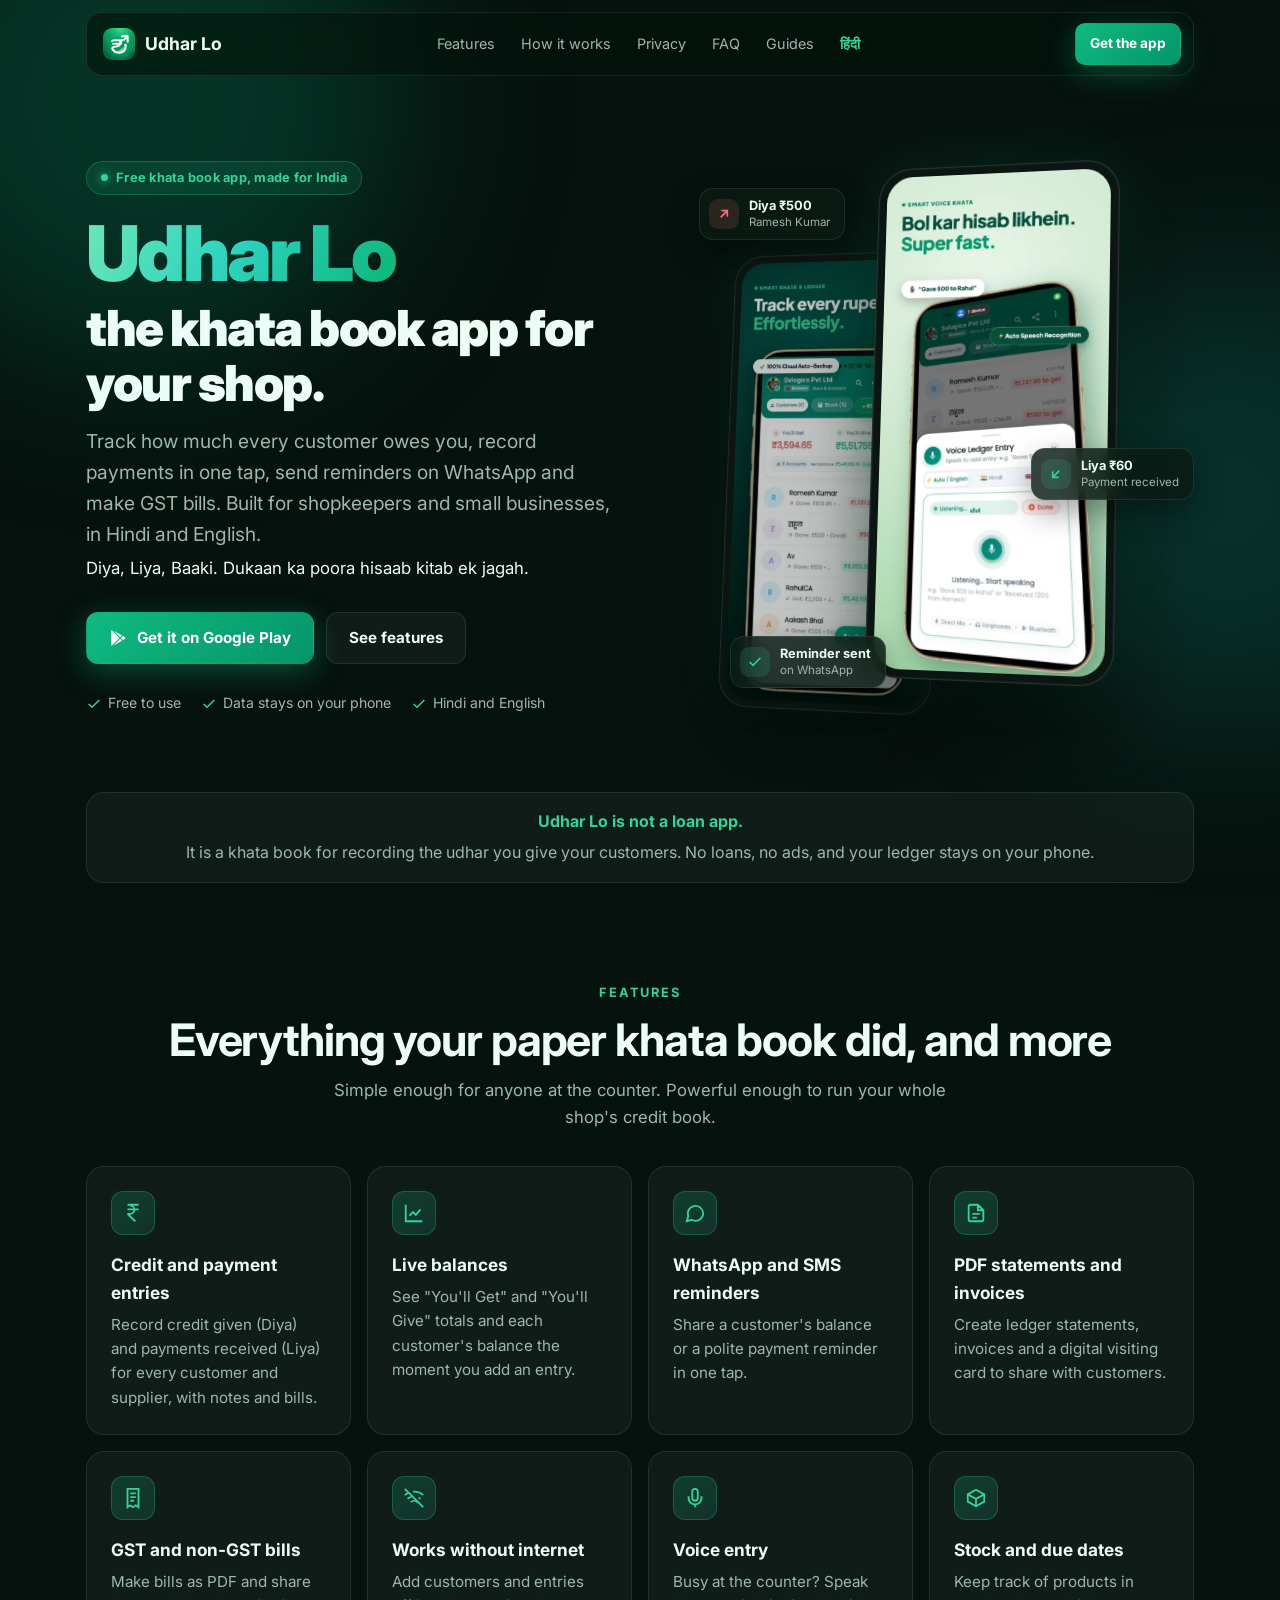
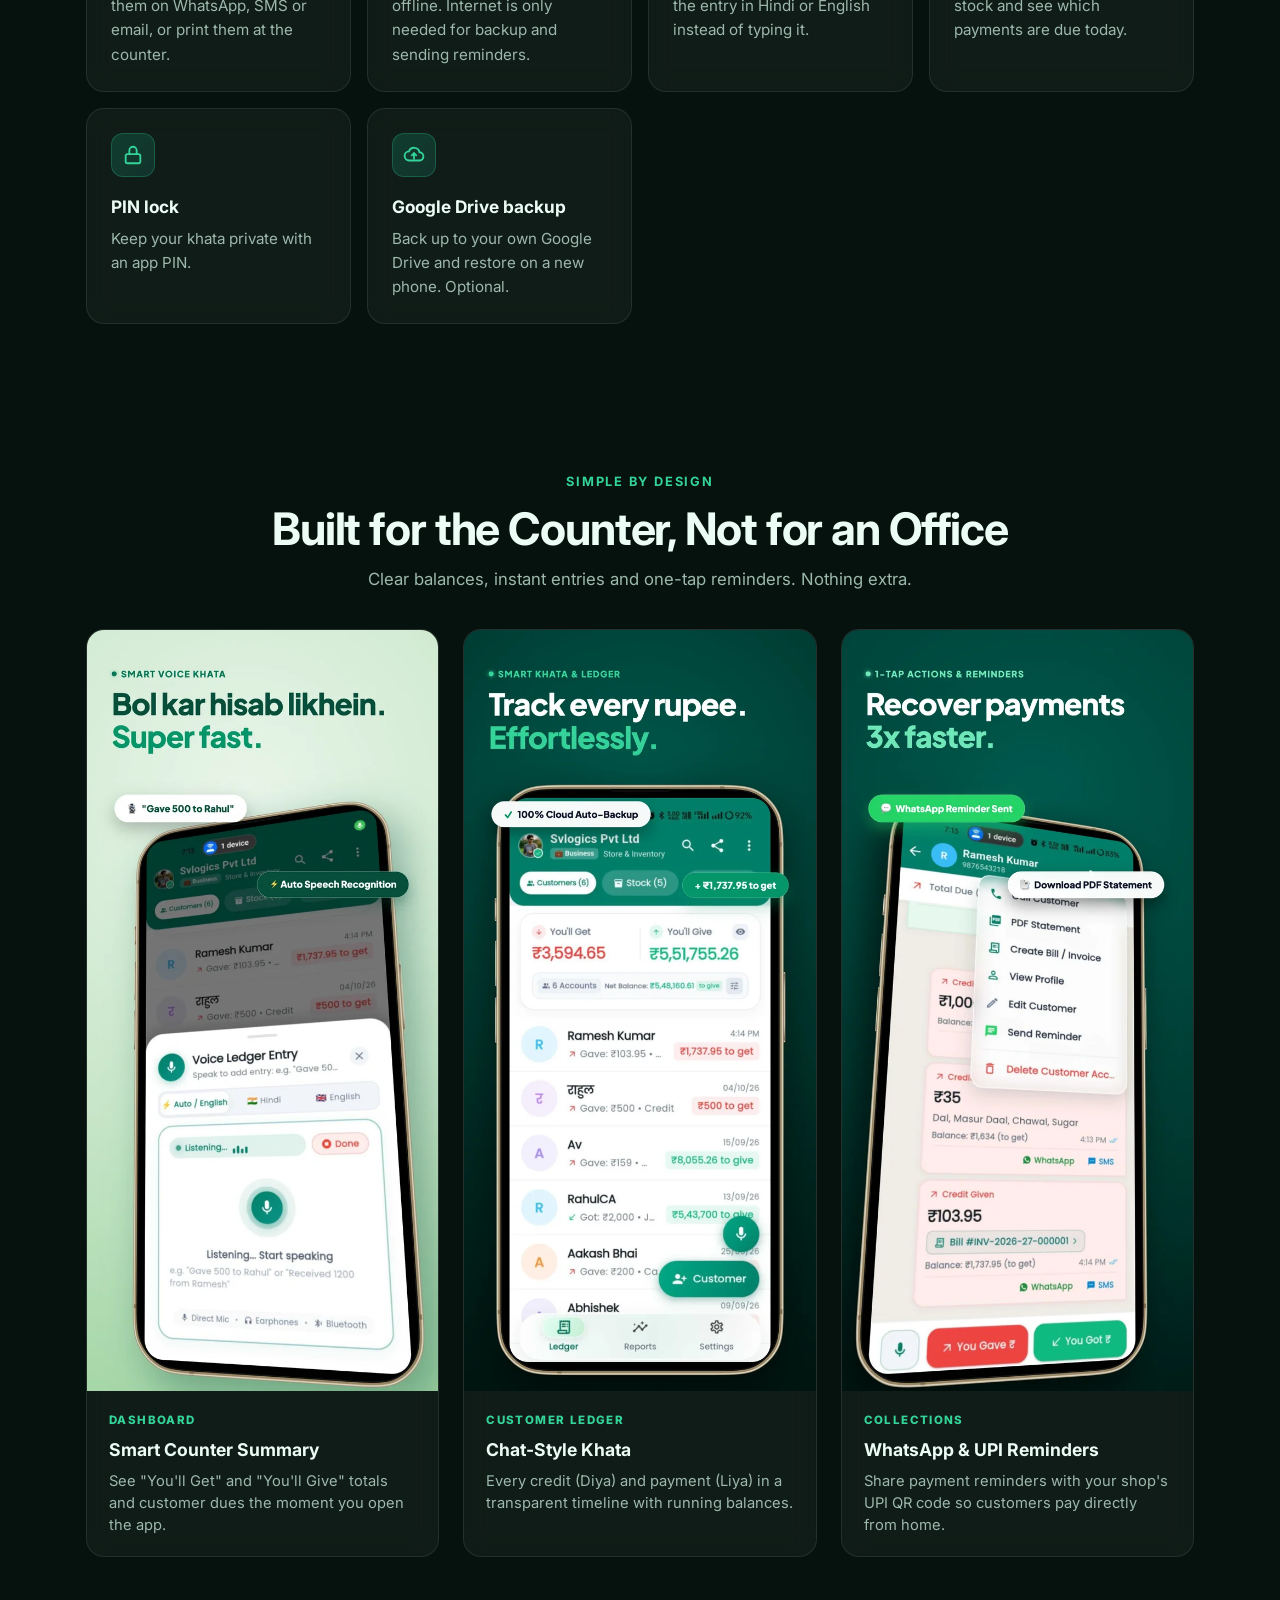
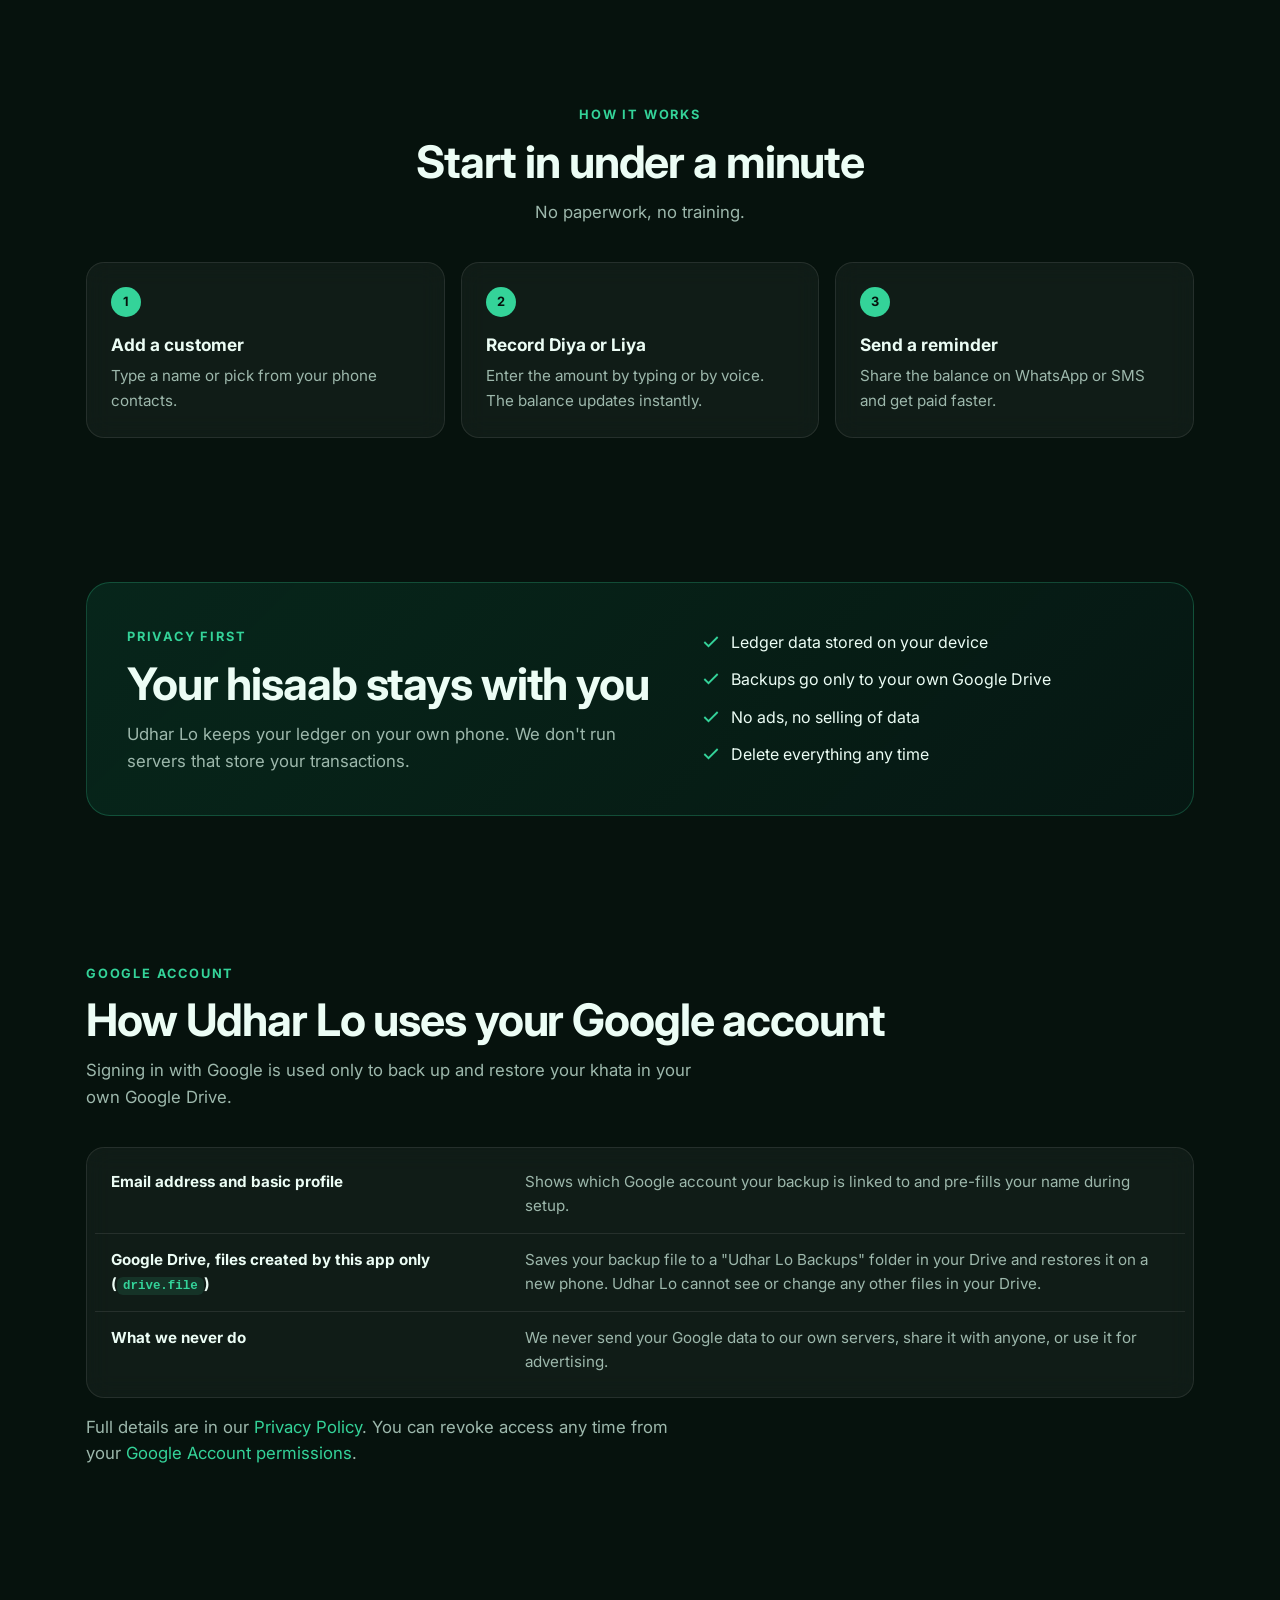
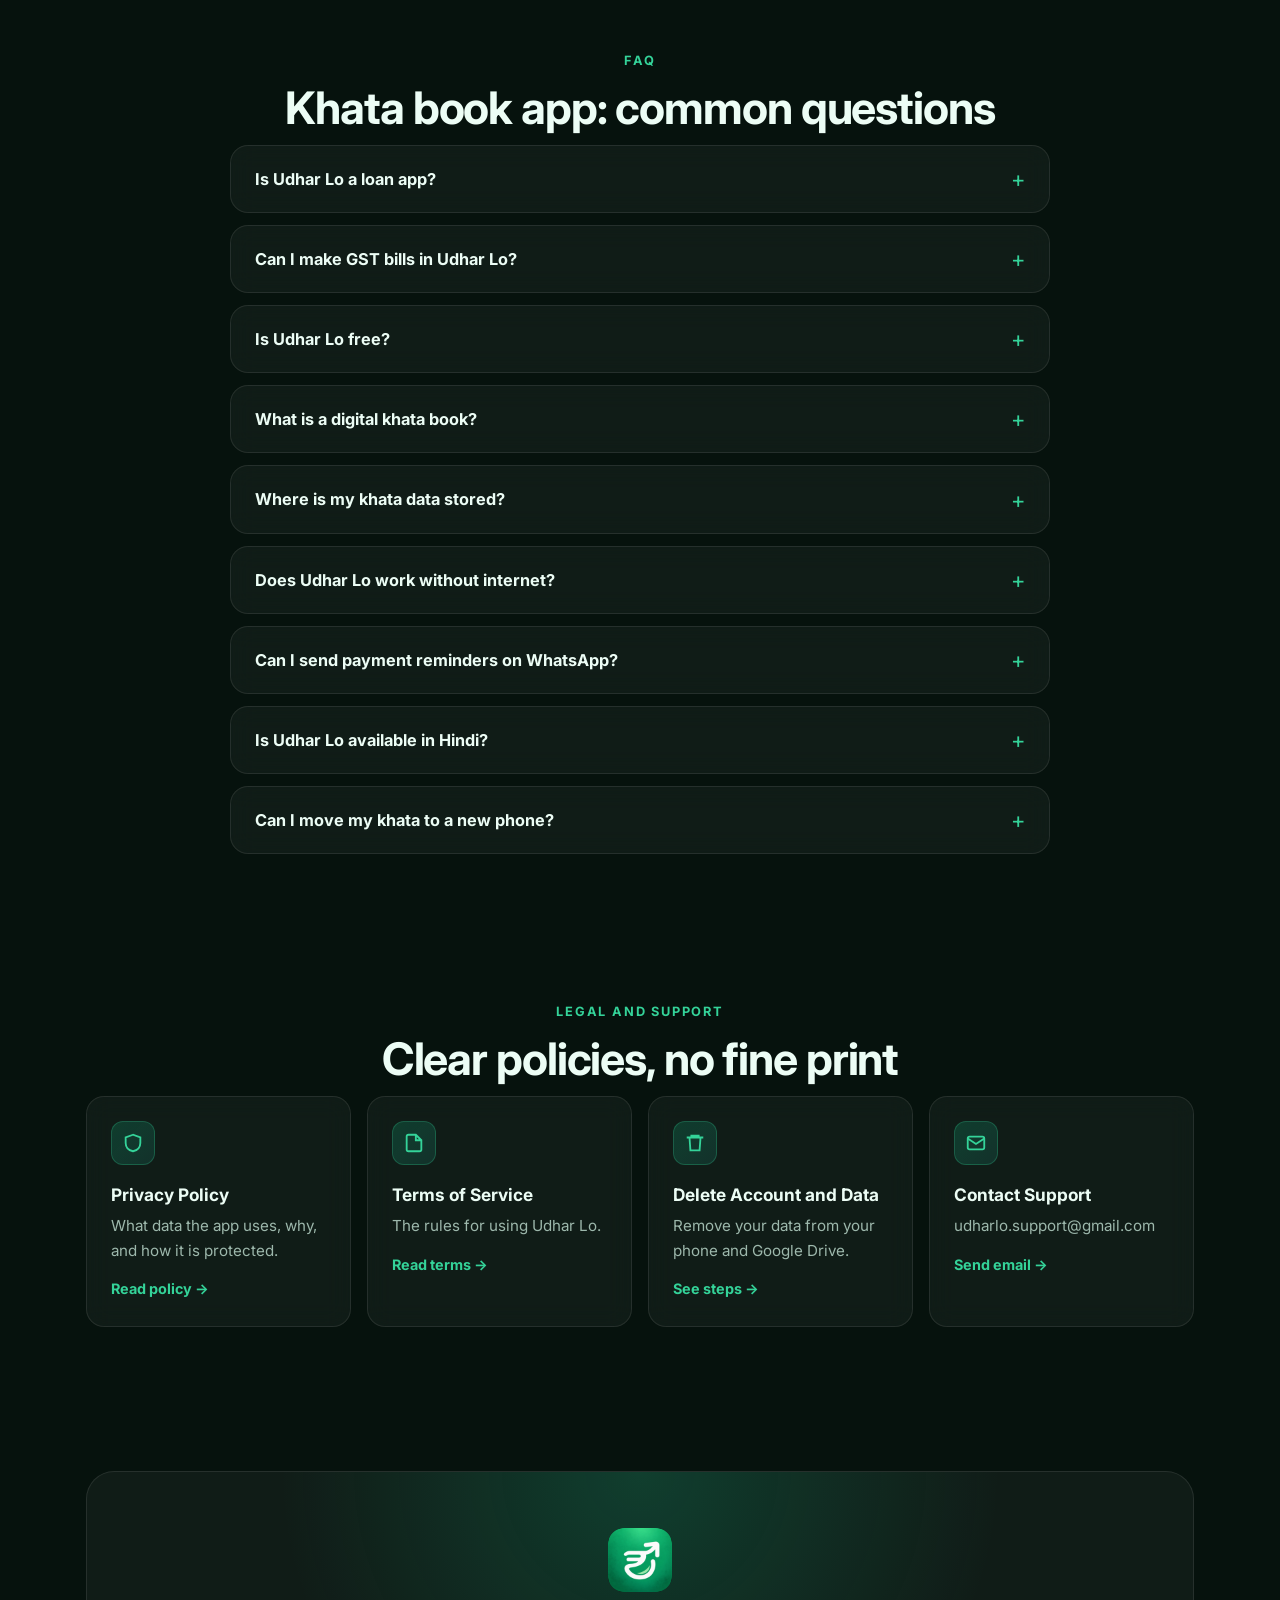
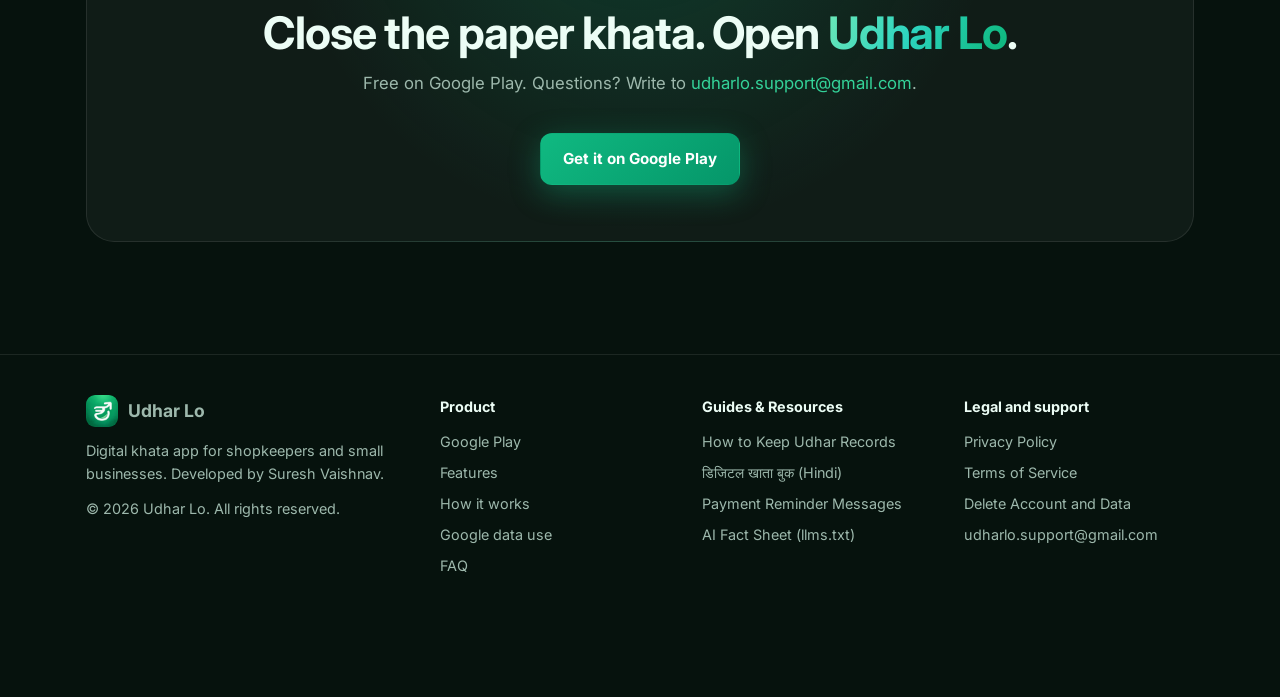
==== index.html @ da9d31ad "perf(seo): serve WebP for showcase screenshots instead of 1.4MB PNGs The three showcase images loade" ====
<!DOCTYPE html>
<html lang="en">
<head>
  <meta charset="UTF-8">
  <script>document.documentElement.classList.add('js');</script>
  <meta name="viewport" content="width=device-width, initial-scale=1.0">
  <title>Udhar Lo: Free Udhar Khata Book and Billing App for Shops</title>
  <meta name="description" content="Free udhar khata app for Indian shops. Keep dukaan ka hisab kitab, send WhatsApp payment reminders and make GST bills. Works offline, in Hindi. No ads.">
  <meta name="robots" content="index, follow">
  <link rel="canonical" href="https://udharlo.github.io/">
  <meta name="theme-color" content="#06120D">
  <meta property="og:type" content="website">
  <meta property="og:site_name" content="Udhar Lo">
  <meta property="og:locale" content="en_IN">
  <meta property="og:title" content="Udhar Lo: Free Khata Book and Billing App">
  <meta property="og:description" content="Track udhar, send WhatsApp reminders and make GST bills. Your hisaab stays on your phone. No loans, no ads.">
  <meta property="og:image" content="https://udharlo.github.io/img/og-image.jpg">
  <meta property="og:image:width" content="1200">
  <meta property="og:image:height" content="630">
  <meta property="og:image:alt" content="Udhar Lo khata book app showing customer balances">
  <meta property="og:url" content="https://udharlo.github.io/">
  <meta name="twitter:card" content="summary_large_image">
  <meta name="twitter:title" content="Udhar Lo: Free Khata Book and Billing App">
  <meta name="twitter:description" content="Track udhar, send WhatsApp reminders and make GST bills. Your hisaab stays on your phone. No loans, no ads.">
  <meta name="twitter:image" content="https://udharlo.github.io/img/og-image.jpg">
  <link rel="apple-touch-icon" href="img/icon.png">
  <link rel="icon" href="img/icon.png">
  <link rel="preconnect" href="https://fonts.googleapis.com">
  <link rel="preconnect" href="https://fonts.gstatic.com" crossorigin>
  <link href="https://fonts.googleapis.com/css2?family=Inter:wght@400;700;900&display=swap" rel="stylesheet">
  <script type="application/ld+json">
  {
    "@context": "https://schema.org",
    "@type": "SoftwareApplication",
    "name": "Udhar Lo",
    "operatingSystem": "Android",
    "applicationCategory": "BusinessApplication",
    "description": "Free digital khata book and billing app for shopkeepers and small businesses in India. Track udhar (credit given to customers), record payments, send WhatsApp and SMS reminders, and create GST and non-GST bills. Not a loan app.",
    "inLanguage": ["en", "hi"],
    "image": "https://udharlo.github.io/img/og-image.jpg",
    "screenshot": ["https://udharlo.github.io/img/udhar_lo_slide_2_hd.png", "https://udharlo.github.io/img/udhar_lo_slide_1_hd.png", "https://udharlo.github.io/img/udhar_lo_slide_3_hd.png"],
    "featureList": "Udhar and payment entries, customer and supplier ledger, due date tracking, WhatsApp and SMS payment reminders, GST and non-GST bills, PDF statements and invoices, voice entry in Hindi and English, stock tracking, works offline, PIN lock, optional Google Drive backup",
    "url": "https://udharlo.github.io/",
    "downloadUrl": "https://play.google.com/store/apps/details?id=co.udharlo",
    "sameAs": ["https://play.google.com/store/apps/details?id=co.udharlo"],
    "author": { "@type": "Person", "name": "Suresh Vaishnav" },
    "offers": { "@type": "Offer", "price": "0", "priceCurrency": "INR" }
  }
  </script>
  <script type="application/ld+json">
{
  "@context": "https://schema.org",
  "@type": "FAQPage",
  "mainEntity": [
    {
      "@type": "Question",
      "name": "Is Udhar Lo a loan app?",
      "acceptedAnswer": {
        "@type": "Answer",
        "text": "No. Udhar Lo is a khata book for recording your own business transactions. Udhar here means the credit you give your customers. The app does not give loans, credit lines or any banking or financial services, and it does not move money between users."
      }
    },
    {
      "@type": "Question",
      "name": "Can I make GST bills in Udhar Lo?",
      "acceptedAnswer": {
        "@type": "Answer",
        "text": "Yes. You can create GST and non-GST bills as PDF and share them on WhatsApp, SMS or email, or print them."
      }
    },
    {
      "@type": "Question",
      "name": "Is Udhar Lo free?",
      "acceptedAnswer": {
        "@type": "Answer",
        "text": "Yes. Udhar Lo is free to download and use from Google Play. There are no ads."
      }
    },
    {
      "@type": "Question",
      "name": "What is a digital khata book?",
      "acceptedAnswer": {
        "@type": "Answer",
        "text": "A digital khata book (also called a digital bahi khata or udhar khata app) is an app that replaces the paper udhar register. You record credit given to customers and payments received, and the app keeps every balance up to date for you."
      }
    },
    {
      "@type": "Question",
      "name": "Where is my khata data stored?",
      "acceptedAnswer": {
        "@type": "Answer",
        "text": "Your ledger is stored on your own phone. If you turn on backup, a copy is saved in your own Google Drive. We do not store your transactions on our servers."
      }
    },
    {
      "@type": "Question",
      "name": "Does Udhar Lo work without internet?",
      "acceptedAnswer": {
        "@type": "Answer",
        "text": "Yes. You can add customers and record entries offline. Internet is needed only for Google Drive backup and for sending reminders on WhatsApp."
      }
    },
    {
      "@type": "Question",
      "name": "Can I send payment reminders on WhatsApp?",
      "acceptedAnswer": {
        "@type": "Answer",
        "text": "Yes. From any customer's ledger you can share their balance or a payment reminder on WhatsApp or SMS in one tap."
      }
    },
    {
      "@type": "Question",
      "name": "Is Udhar Lo available in Hindi?",
      "acceptedAnswer": {
        "@type": "Answer",
        "text": "Yes. The app works in Hindi and English."
      }
    },
    {
      "@type": "Question",
      "name": "Can I move my khata to a new phone?",
      "acceptedAnswer": {
        "@type": "Answer",
        "text": "Yes. Back up to your Google Drive, then sign in with the same Google account on the new phone and restore."
      }
    }
  ]
}
  </script>
  <style>
    :root {
      --bg: #06120D;
      --bg-2: #0A1B14;
      --glass: rgba(255, 255, 255, 0.045);
      --glass-strong: rgba(255, 255, 255, 0.08);
      --line: rgba(255, 255, 255, 0.09);
      --text: #ECFDF5;
      --muted: #9DB8AC;
      --green: #10B981;
      --green-2: #34D399;
      --teal: #2DD4BF;
      --red: #F87171;
      --radius: 18px;
    }
    * { box-sizing: border-box; }
    html { scroll-behavior: smooth; }
    body {
      margin: 0; background: var(--bg); color: var(--text);
      font-family: 'Inter', -apple-system, BlinkMacSystemFont, 'Segoe UI', Roboto, sans-serif;
      line-height: 1.6; -webkit-font-smoothing: antialiased; overflow-x: hidden;
    }
    a { color: var(--green-2); text-decoration: none; }
    a:hover { text-decoration: underline; }
    img { max-width: 100%; display: block; }
    .container { max-width: 1140px; margin: 0 auto; padding: 0 16px; }
    .skip { position: absolute; left: -999px; top: 8px; background: var(--green); color: #fff; padding: 8px 12px; border-radius: 8px; z-index: 100; }
    .skip:focus { left: 8px; }

    .glow {
      position: fixed; z-index: 0; pointer-events: none; border-radius: 50%; filter: blur(90px); opacity: .45;
    }
    .glow.a { width: 520px; height: 520px; background: #065F46; top: -160px; left: -120px; }
    .glow.b { width: 460px; height: 460px; background: #0F766E; top: 30%; right: -180px; opacity: .3; }
    .page { position: relative; z-index: 1; overflow-x: clip; }
    .hero > * { min-width: 0; }

    /* Header */
    .site-header {
      position: sticky; top: 12px; z-index: 50; margin: 12px auto 0; max-width: 1140px; padding: 0 16px;
    }
    .bar {
      display: flex; align-items: center; justify-content: space-between; gap: 12px;
      padding: 10px 12px 10px 16px; border-radius: 16px;
      background: rgba(6, 18, 13, 0.6); border: 1px solid var(--line);
      backdrop-filter: blur(16px) saturate(160%); -webkit-backdrop-filter: blur(16px) saturate(160%);
    }
    .brand { display: flex; align-items: center; gap: 10px; color: var(--text); font-weight: 700; font-size: 1.1rem; }
    .brand:hover { text-decoration: none; }
    .brand img { width: 32px; height: 32px; border-radius: 9px; }
    .nav { display: flex; gap: 2px; }
    .nav a { color: var(--muted); padding: 8px 12px; border-radius: 10px; font-size: .9rem; font-weight: 400; }
    .nav a:hover { color: var(--text); background: var(--glass-strong); text-decoration: none; }
    @media (max-width: 860px) { .nav { display: none; } }

    .btn {
      display: inline-flex; align-items: center; gap: 10px; padding: 13px 22px; border-radius: 12px;
      font-weight: 700; font-size: .95rem; border: 1px solid transparent; transition: transform .15s, box-shadow .15s, background .15s;
    }
    .btn:hover { text-decoration: none; transform: translateY(-1px); }
    .btn-primary { background: linear-gradient(135deg, var(--green), #059669); color: #fff; box-shadow: 0 8px 30px rgba(16, 185, 129, .35); }
    .btn-primary:hover { box-shadow: 0 10px 40px rgba(16, 185, 129, .5); }
    .btn-ghost { background: var(--glass); border-color: var(--line); color: var(--text); }
    .btn-sm { padding: 9px 14px; font-size: .85rem; border-radius: 10px; }
    .btn svg { width: 18px; height: 18px; flex: none; }

    /* Hero */
    .hero { display: grid; grid-template-columns: 1.1fr 1fr; gap: 48px; align-items: center; padding: 72px 0 56px; }
    @media (max-width: 900px) { .hero { grid-template-columns: 1fr; text-align: center; padding-top: 48px; } }
    .pill {
      display: inline-flex; align-items: center; gap: 8px; padding: 6px 14px; border-radius: 999px;
      background: rgba(16, 185, 129, .12); border: 1px solid rgba(52, 211, 153, .25);
      color: var(--green-2); font-size: .8rem; font-weight: 700; letter-spacing: .02em;
    }
    .pill .dot { width: 7px; height: 7px; border-radius: 50%; background: var(--green-2); box-shadow: 0 0 10px var(--green-2); }
    .hero h1 { font-size: clamp(2.8rem, 7vw, 4.8rem); line-height: 1.02; margin: 20px 0 16px; letter-spacing: -0.035em; font-weight: 900; }
    .h1-sub { display: block; font-size: clamp(1.9rem, 4.4vw, 3.1rem); line-height: 1.1; letter-spacing: -0.03em; margin-top: 8px; }
    .grad { background: linear-gradient(120deg, #6EE7B7, #2DD4BF 45%, #10B981); -webkit-background-clip: text; background-clip: text; color: transparent; }
    .hero .lead { font-size: 1.2rem; color: var(--muted); max-width: 540px; margin: 0 0 6px; }
    .hero .lead-hi { font-size: 1.05rem; color: var(--text); opacity: .85; margin: 0; }
    @media (max-width: 900px) { .hero .lead { margin-inline: auto; } }
    .cta { display: flex; gap: 12px; flex-wrap: wrap; margin-top: 30px; }
    @media (max-width: 900px) { .cta { justify-content: center; } }
    .trust { display: flex; gap: 20px; flex-wrap: wrap; margin-top: 28px; color: var(--muted); font-size: .88rem; }
    .trust span { display: inline-flex; align-items: center; gap: 6px; }
    .trust svg { width: 16px; height: 16px; color: var(--green-2); }
    @media (max-width: 900px) { .trust { justify-content: center; } }

    /* Phones */
    .phones { position: relative; height: 580px; perspective: 1400px; overflow: visible; }
    @media (max-width: 900px) { .phones { height: 460px; max-width: 360px; margin: 0 auto; width: 100%; overflow: visible; } }
    .phone {
      position: absolute; width: 250px; border-radius: 34px; padding: 8px; background: #0B1612;
      border: 1px solid rgba(255,255,255,.12);
      box-shadow: 0 40px 80px rgba(0,0,0,.55), 0 0 0 1px rgba(255,255,255,.03) inset, 0 0 60px rgba(16,185,129,.15);
      transform-style: preserve-3d; transition: transform .25s ease-out;
    }
    .phone img { width: 100%; height: auto; border-radius: 27px; aspect-ratio: 9 / 19.5; object-fit: cover; object-position: top; }
    .phone.front { left: 50%; top: 10px; transform: translateX(-30%) rotateY(-14deg) rotateX(6deg); z-index: 2; }
    .phone.back { left: 50%; top: 70px; transform: translateX(-95%) rotateY(-14deg) rotateX(6deg) scale(.88); opacity: .75; z-index: 1; }
    @media (max-width: 900px) { .phone { width: 190px; } }
    @media (max-width: 480px) { .bar .btn-sm { display: none; } .hero h1 br { display: none; } }

    /* Sections */
    section { padding: 72px 0; }
    .kicker { color: var(--green-2); font-weight: 700; font-size: .8rem; letter-spacing: .14em; text-transform: uppercase; }
    .h2 { font-size: clamp(1.9rem, 4vw, 2.8rem); line-height: 1.12; letter-spacing: -0.025em; margin: 10px 0 12px; font-weight: 700; }
    .sub { color: var(--muted); max-width: 620px; margin: 0 0 36px; font-size: 1.05rem; }
    .center { text-align: center; }
    .center .sub { margin-inline: auto; }

    .grid { display: grid; gap: 16px; grid-template-columns: repeat(auto-fit, minmax(260px, 1fr)); }
    .card {
      position: relative; background: var(--glass); border: 1px solid var(--line); border-radius: var(--radius);
      padding: 24px; backdrop-filter: blur(12px); -webkit-backdrop-filter: blur(12px); overflow: hidden;
      transition: border-color .2s, transform .2s, background .2s;
    }
    .card::before {
      content: ""; position: absolute; inset: 0; border-radius: inherit; pointer-events: none; opacity: 0; transition: opacity .3s;
      background: radial-gradient(400px circle at var(--mx, 50%) var(--my, 0%), rgba(52, 211, 153, .12), transparent 45%);
    }
    .card:hover { border-color: rgba(52, 211, 153, .35); background: var(--glass-strong); }
    .card:hover::before { opacity: 1; }
    .card h3 { margin: 0 0 6px; font-size: 1.08rem; }
    .card p { margin: 0; color: var(--muted); font-size: .95rem; }
    .ic {
      width: 44px; height: 44px; border-radius: 12px; display: grid; place-items: center; margin-bottom: 16px;
      background: linear-gradient(135deg, rgba(16,185,129,.22), rgba(45,212,191,.12)); border: 1px solid rgba(52,211,153,.25); color: var(--green-2);
    }
    .ic svg { width: 22px; height: 22px; }

    /* Showcase Grid */
    .showcase-grid { display: grid; grid-template-columns: repeat(3, 1fr); gap: 24px; }
    @media (max-width: 900px) { .showcase-grid { grid-template-columns: 1fr; max-width: 440px; margin: 0 auto; } }
    .shot { padding: 0; border-radius: var(--radius); overflow: hidden; }
    .shot picture, .shot img { width: 100%; height: auto; display: block; aspect-ratio: 9 / 19.5; object-fit: cover; object-position: top; }
    .shot .cap { padding: 20px 22px; }
    .shot .cap h3 { margin: 0 0 6px; font-size: 1.1rem; }
    .shot .cap p { margin: 0; color: var(--muted); font-size: .92rem; line-height: 1.5; }
    .badge-num {
      font-size: .72rem; font-weight: 800; color: var(--green-2); letter-spacing: .12em;
      text-transform: uppercase; display: block; margin-bottom: 6px;
    }

    /* Steps */
    .steps { display: grid; gap: 16px; grid-template-columns: repeat(auto-fit, minmax(240px, 1fr)); counter-reset: s; }
    .step .num {
      counter-increment: s; font-size: .8rem; font-weight: 700; color: var(--bg); background: var(--green-2);
      width: 30px; height: 30px; border-radius: 50%; display: grid; place-items: center; margin-bottom: 14px;
    }
    .step .num::before { content: counter(s); }

    /* Privacy band */
    .band {
      display: grid; grid-template-columns: 1.2fr 1fr; gap: 32px; align-items: center;
      padding: 40px; border-radius: 24px; border: 1px solid rgba(52,211,153,.25);
      background: linear-gradient(135deg, rgba(16,185,129,.12), rgba(15,118,110,.06));
    }
    @media (max-width: 800px) { .band { grid-template-columns: 1fr; padding: 28px 20px; } }
    .checks { list-style: none; padding: 0; margin: 0; display: grid; gap: 12px; }
    .checks li { display: flex; gap: 10px; align-items: flex-start; color: var(--text); }
    .checks svg { width: 20px; height: 20px; color: var(--green-2); flex: none; margin-top: 2px; }

    table { width: 100%; border-collapse: collapse; font-size: .95rem; }
    th, td { text-align: left; padding: 14px 16px; border-bottom: 1px solid var(--line); vertical-align: top; }
    th { color: var(--text); font-weight: 700; width: 38%; }
    td { color: var(--muted); }
    tr:last-child th, tr:last-child td { border-bottom: 0; }
    code { font-family: ui-monospace, SFMono-Regular, Menlo, monospace; font-size: .82em; background: rgba(52,211,153,.12); color: var(--green-2); padding: 2px 6px; border-radius: 6px; }
    @media (max-width: 600px) { th, td { display: block; width: 100%; } th { border-bottom: 0; padding-bottom: 2px; } }

    a.card { display: block; color: inherit; }
    a.card:hover { text-decoration: none; transform: translateY(-3px); }
    .more { display: inline-flex; gap: 6px; margin-top: 14px; color: var(--green-2); font-weight: 700; font-size: .9rem; }

    .faqs { display: grid; gap: 12px; max-width: 820px; margin: 0 auto; }
    .faq { padding: 0; }
    .faq summary { list-style: none; cursor: pointer; padding: 20px 56px 20px 24px; position: relative; }
    .faq summary::-webkit-details-marker { display: none; }
    .faq summary::after { content: "+"; position: absolute; right: 24px; top: 50%; transform: translateY(-50%); font-size: 1.4rem; color: var(--green-2); transition: transform .2s; }
    .faq[open] summary::after { transform: translateY(-50%) rotate(45deg); }
    .faq summary h3 { margin: 0; font-size: 1.02rem; }
    .faq p { padding: 0 24px 20px; }

    /* Final CTA */
    .final { text-align: center; padding: 56px 24px; border-radius: 28px; border: 1px solid var(--line);
      background: radial-gradient(600px circle at 50% 0%, rgba(16,185,129,.22), transparent 60%), var(--glass); }

    /* Footer */
    footer { border-top: 1px solid var(--line); margin-top: 40px; padding: 40px 0 120px; color: var(--muted); font-size: .9rem; }
    .foot { display: grid; grid-template-columns: 1.4fr 1fr 1fr 1fr; gap: 32px; }
    @media (max-width: 700px) { .foot { grid-template-columns: 1fr; } }
    .foot h4 { color: var(--text); margin: 0 0 12px; font-size: .9rem; }
    .foot ul { list-style: none; padding: 0; margin: 0; display: grid; gap: 8px; }
    .foot a { color: var(--muted); }
    .foot a:hover { color: var(--green-2); }

    /* Quick links dock */
    .dock {
      position: fixed; left: 50%; bottom: 16px; transform: translate(-50%, 140%); z-index: 60;
      opacity: 0; pointer-events: none; transition: transform .35s ease, opacity .35s ease;
      display: flex; gap: 4px; padding: 6px; border-radius: 16px;
      background: rgba(6, 18, 13, 0.72); border: 1px solid var(--line);
      backdrop-filter: blur(16px) saturate(160%); -webkit-backdrop-filter: blur(16px) saturate(160%);
      box-shadow: 0 12px 40px rgba(0,0,0,.45); max-width: calc(100vw - 32px); overflow-x: auto;
    }
    .dock.show { transform: translate(-50%, 0); opacity: 1; pointer-events: auto; }
    .dock a {
      display: flex; flex-direction: column; align-items: center; gap: 3px; min-width: 64px;
      padding: 8px 10px; border-radius: 12px; color: var(--muted); font-size: .72rem; font-weight: 700; white-space: nowrap;
    }
    .dock a:hover, .dock a:focus-visible { background: var(--glass-strong); color: var(--text); text-decoration: none; }
    .dock a.play { background: rgba(16,185,129,.16); color: var(--green-2); }
    .dock svg { width: 20px; height: 20px; }

    /* Reveal */
    .js .reveal { opacity: 0; transform: translateY(24px); transition: opacity .7s ease, transform .7s ease; }
    .js .reveal.in { opacity: 1; transform: none; }
    @media (prefers-reduced-motion: reduce) {
      html { scroll-behavior: auto; }
      .js .reveal { opacity: 1; transform: none; transition: none; }
      .phone { transition: none; }
    }

    /* ===== Animations (all motion respects prefers-reduced-motion) ===== */
    .chip {
      position: absolute; z-index: 3; display: flex; align-items: center; gap: 10px;
      padding: 9px 14px 9px 9px; border-radius: 14px; white-space: nowrap;
      background: rgba(10, 27, 20, .82); border: 1px solid var(--line);
      backdrop-filter: blur(12px); -webkit-backdrop-filter: blur(12px);
      box-shadow: 0 12px 30px rgba(0,0,0,.35); font-size: .8rem; line-height: 1.25; text-align: left;
    }
    .chip b { display: block; color: var(--text); font-weight: 700; }
    .chip small { color: var(--muted); font-size: .72rem; }
    .chip-ic { width: 30px; height: 30px; border-radius: 9px; display: grid; place-items: center; flex: none; }
    .chip-ic svg { width: 16px; height: 16px; }
    .chip-ic.up { background: rgba(248,113,113,.15); color: var(--red); }
    .chip-ic.down, .chip-ic.wa { background: rgba(52,211,153,.15); color: var(--green-2); }
    .chip.c1 { top: 40px; left: 2%; }
    .chip.c2 { top: 300px; right: 0; }
    .chip.c3 { bottom: 40px; left: 8%; }
    @media (max-width: 900px) {
      .chip { font-size: .72rem; padding: 7px 10px 7px 7px; }
      .chip-ic { width: 26px; height: 26px; }
      .chip.c1 { top: 18px; left: 0; }
      .chip.c2 { top: 210px; right: 0; }
      .chip.c3 { bottom: 24px; left: 4px; }
    }

    @media (prefers-reduced-motion: no-preference) {
      /* Phones float gently (uses translate so it stacks with the tilt transform) */
      .phone.front { animation: float 6s ease-in-out infinite; }
      .phone.back { animation: float 7s ease-in-out -2s infinite; }
      @keyframes float { 0%, 100% { translate: 0 0; } 50% { translate: 0 -12px; } }

      /* Entry chips pop in one by one, then drift */
      .chip { opacity: 0; animation: chipIn .6s cubic-bezier(.2,.8,.2,1.2) forwards, drift 5s ease-in-out infinite; }
      .chip.c1 { animation-delay: .7s, 1.3s; }
      .chip.c2 { animation-delay: 1.4s, 2s; }
      .chip.c3 { animation-delay: 2.1s, 2.7s; }
      @keyframes chipIn { from { opacity: 0; transform: translateY(14px) scale(.9); } to { opacity: 1; transform: none; } }
      @keyframes drift { 0%, 100% { translate: 0 0; } 50% { translate: 0 -6px; } }

      /* Hero text rises in on load */
      .hero > div:first-child > * { animation: rise .7s ease both; }
      .hero > div:first-child > :nth-child(2) { animation-delay: .08s; }
      .hero > div:first-child > :nth-child(3) { animation-delay: .16s; }
      .hero > div:first-child > :nth-child(4) { animation-delay: .22s; }
      .hero > div:first-child > :nth-child(5) { animation-delay: .3s; }
      .hero > div:first-child > :nth-child(6) { animation-delay: .38s; }
      @keyframes rise { from { opacity: 0; transform: translateY(16px); } to { opacity: 1; transform: none; } }

      /* Brand gradient slowly shifts */
      .grad { background-image: linear-gradient(120deg, #6EE7B7, #2DD4BF 25%, #10B981 50%, #2DD4BF 75%, #6EE7B7); background-size: 200% auto; animation: shine 8s linear infinite; }
      @keyframes shine { to { background-position: 200% center; } }

      /* Light sweep across the primary button */
      .btn-primary { position: relative; overflow: hidden; }
      .btn-primary::after {
        content: ""; position: absolute; inset: 0; pointer-events: none;
        background: linear-gradient(110deg, transparent 30%, rgba(255,255,255,.28) 50%, transparent 70%);
        transform: translateX(-120%); animation: sweep 5s ease-in-out 1.5s infinite;
      }
      @keyframes sweep { 0% { transform: translateX(-120%); } 25%, 100% { transform: translateX(120%); } }

      /* Cards and steps reveal one after another */
      .js .grid > .reveal:nth-child(2), .js .steps > .reveal:nth-child(2) { transition-delay: .08s; }
      .js .grid > .reveal:nth-child(3), .js .steps > .reveal:nth-child(3) { transition-delay: .16s; }
      .js .grid > .reveal:nth-child(4) { transition-delay: .24s; }
      .js .grid > .reveal:nth-child(5) { transition-delay: .08s; }
      .js .grid > .reveal:nth-child(6) { transition-delay: .16s; }
      .js .grid > .reveal:nth-child(7) { transition-delay: .24s; }
      .js .grid > .reveal:nth-child(8) { transition-delay: .32s; }

      /* Feature icons bob on hover */
      .card:hover .ic { animation: bob .5s ease; }
      @keyframes bob { 40% { transform: translateY(-4px) rotate(-6deg); } }

      /* Step numbers pop when the step appears */
      .js .step.reveal.in .num { animation: pop .5s cubic-bezier(.2,.8,.2,1.4) .25s both; }
      @keyframes pop { from { transform: scale(.4); opacity: 0; } to { transform: none; opacity: 1; } }

      /* Privacy ticks draw themselves */
      .js .band.reveal .checks svg path { stroke-dasharray: 24; stroke-dashoffset: 24; transition: stroke-dashoffset .6s ease; }
      .js .band.reveal.in .checks svg path { stroke-dashoffset: 0; }
      .js .band.reveal.in .checks li:nth-child(2) svg path { transition-delay: .15s; }
      .js .band.reveal.in .checks li:nth-child(3) svg path { transition-delay: .3s; }
      .js .band.reveal.in .checks li:nth-child(4) svg path { transition-delay: .45s; }

      /* Not-a-loan band: soft glow pulse once visible */
      .js .notloan.in .notloan-card { animation: glow 3s ease-in-out .6s 2; }
      @keyframes glow { 50% { box-shadow: 0 0 0 1px rgba(52,211,153,.35), 0 0 40px rgba(16,185,129,.18); } }
    }

    /* Not a loan app band */
    .notloan { padding: 8px 0 24px; }
    .notloan-card { display: flex; flex-wrap: wrap; gap: 6px 12px; align-items: baseline; justify-content: center; text-align: center; padding: 16px 20px; }
    .notloan-card strong { color: var(--green-2); }
    .notloan-card span { color: var(--muted); }
    :focus-visible { outline: 2px solid var(--green-2); outline-offset: 3px; border-radius: 8px; }
  </style>
</head>
<body>
<a class="skip" href="#main">Skip to content</a>
<div class="glow a" aria-hidden="true"></div>
<div class="glow b" aria-hidden="true"></div>

<div class="page">
  <header class="site-header">
    <div class="bar">
      <a class="brand" href="index.html"><img src="img/icon.png" alt="" width="32" height="32">Udhar Lo</a>
      <nav class="nav" aria-label="Main">
        <a href="#features">Features</a>
        <a href="#how">How it works</a>
        <a href="#privacy">Privacy</a>
        <a href="#faq">FAQ</a>
        <a href="guides/udhar-record-kaise-rakhe.html">Guides</a>
        <a href="hi/digital-khata-book.html" style="color:var(--green-2);font-weight:700">हिंदी</a>
      </nav>
      <a class="btn btn-primary btn-sm" href="https://play.google.com/store/apps/details?id=co.udharlo&utm_source=website&utm_medium=header">Get the app</a>
    </div>
  </header>

  <main id="main">
    <div class="container">

      <!-- Hero -->
      <section class="hero" aria-labelledby="hero-title">
        <div>
          <span class="pill"><span class="dot"></span>Free khata book app, made for India</span>
          <h1 id="hero-title"><span class="grad">Udhar Lo</span> <br><span class="h1-sub">the khata book app for your shop.</span></h1>
          <p class="lead">Track how much every customer owes you, record payments in one tap, send reminders on WhatsApp and make GST bills. Built for shopkeepers and small businesses, in Hindi and English.</p>
          <p class="lead-hi" lang="hi-Latn">Diya, Liya, Baaki. Dukaan ka poora hisaab kitab ek jagah.</p>
          <div class="cta">
            <a class="btn btn-primary" href="https://play.google.com/store/apps/details?id=co.udharlo&utm_source=website&utm_medium=hero">
              <svg viewBox="0 0 24 24" fill="currentColor" aria-hidden="true"><path d="M3.6 1.8 13.8 12 3.6 22.2a1.5 1.5 0 0 1-.6-1.2V3a1.5 1.5 0 0 1 .6-1.2Zm11.3 11.3 2.4 2.4-11 6.3 8.6-8.7Zm3.7-3.7 2.8 1.6a1.2 1.2 0 0 1 0 2l-2.8 1.6-2.6-2.6 2.6-2.6ZM6.3 2.2l11 6.3-2.4 2.4-8.6-8.7Z"/></svg>
              Get it on Google Play
            </a>
            <a class="btn btn-ghost" href="#features">See features</a>
          </div>
          <div class="trust">
            <span><svg viewBox="0 0 24 24" fill="none" stroke="currentColor" stroke-width="2.2" aria-hidden="true"><path d="M20 6 9 17l-5-5"/></svg>Free to use</span>
            <span><svg viewBox="0 0 24 24" fill="none" stroke="currentColor" stroke-width="2.2" aria-hidden="true"><path d="M20 6 9 17l-5-5"/></svg>Data stays on your phone</span>
            <span><svg viewBox="0 0 24 24" fill="none" stroke="currentColor" stroke-width="2.2" aria-hidden="true"><path d="M20 6 9 17l-5-5"/></svg>Hindi and English</span>
          </div>
        </div>
        <div class="phones" id="phones" aria-label="Udhar Lo app screenshots">
          <div class="phone back"><picture><source srcset="img/udhar_lo_slide_1.webp" type="image/webp"><img src="img/udhar_lo_slide_1_hd.png" alt="Customer ledger screen showing credit given and payment received entries" width="428" height="926" loading="eager"></picture></div>
          <div class="chip c1" aria-hidden="true"><span class="chip-ic up"><svg viewBox="0 0 24 24" fill="none" stroke="currentColor" stroke-width="2.4"><path d="M7 17 17 7M8 7h9v9"/></svg></span><span><b>Diya ₹500</b><small>Ramesh Kumar</small></span></div>
          <div class="chip c2" aria-hidden="true"><span class="chip-ic down"><svg viewBox="0 0 24 24" fill="none" stroke="currentColor" stroke-width="2.4"><path d="M17 7 7 17M16 17H7V8"/></svg></span><span><b>Liya ₹60</b><small>Payment received</small></span></div>
          <div class="chip c3" aria-hidden="true"><span class="chip-ic wa"><svg viewBox="0 0 24 24" fill="none" stroke="currentColor" stroke-width="2.4"><path d="M20 6 9 17l-5-5"/></svg></span><span><b>Reminder sent</b><small>on WhatsApp</small></span></div>
          <div class="phone front"><picture><source srcset="img/udhar_lo_slide_2.webp" type="image/webp"><img src="img/udhar_lo_slide_2_hd.png" alt="Udhar Lo dashboard showing You'll Get and You'll Give totals and customer list" width="428" height="926" loading="eager" fetchpriority="high"></picture></div>
        </div>
      </section>

      <!-- Not a loan app -->
      <section class="notloan reveal" aria-label="What Udhar Lo is">
        <div class="card notloan-card">
          <strong>Udhar Lo is not a loan app.</strong>
          <span>It is a khata book for recording the udhar you give your customers. No loans, no ads, and your ledger stays on your phone.</span>
        </div>
      </section>

      <!-- Features -->
      <section id="features" aria-labelledby="features-title">
        <div class="center reveal">
          <span class="kicker">Features</span>
          <h2 class="h2" id="features-title">Everything your paper khata book did, and more</h2>
          <p class="sub">Simple enough for anyone at the counter. Powerful enough to run your whole shop's credit book.</p>
        </div>
        <div class="grid">
          <article class="card reveal">
            <div class="ic"><svg viewBox="0 0 24 24" fill="none" stroke="currentColor" stroke-width="2" aria-hidden="true"><path d="M6 3h12M6 8h12M6 13l8.5 8M6 13h3a4.5 4.5 0 0 0 0-9"/></svg></div>
            <h3>Credit and payment entries</h3>
            <p>Record credit given (Diya) and payments received (Liya) for every customer and supplier, with notes and bills.</p>
          </article>
          <article class="card reveal">
            <div class="ic"><svg viewBox="0 0 24 24" fill="none" stroke="currentColor" stroke-width="2" aria-hidden="true"><path d="M3 3v18h18M7 15l4-4 3 3 5-6"/></svg></div>
            <h3>Live balances</h3>
            <p>See "You'll Get" and "You'll Give" totals and each customer's balance the moment you add an entry.</p>
          </article>
          <article class="card reveal">
            <div class="ic"><svg viewBox="0 0 24 24" fill="none" stroke="currentColor" stroke-width="2" aria-hidden="true"><path d="M21 12a8.5 8.5 0 0 1-12.6 7.4L3 21l1.6-5.2A8.5 8.5 0 1 1 21 12Z"/></svg></div>
            <h3>WhatsApp and SMS reminders</h3>
            <p>Share a customer's balance or a polite payment reminder in one tap.</p>
          </article>
          <article class="card reveal">
            <div class="ic"><svg viewBox="0 0 24 24" fill="none" stroke="currentColor" stroke-width="2" aria-hidden="true"><path d="M14 3H6a2 2 0 0 0-2 2v14a2 2 0 0 0 2 2h12a2 2 0 0 0 2-2V9l-6-6ZM14 3v6h6M8 13h8M8 17h5"/></svg></div>
            <h3>PDF statements and invoices</h3>
            <p>Create ledger statements, invoices and a digital visiting card to share with customers.</p>
          </article>
          <article class="card reveal">
            <div class="ic"><svg viewBox="0 0 24 24" fill="none" stroke="currentColor" stroke-width="2" aria-hidden="true"><path d="M6 2h12v20l-3-2-3 2-3-2-3 2V2ZM9 7h6M9 11h6M9 15h4"/></svg></div>
            <h3>GST and non-GST bills</h3>
            <p>Make bills as PDF and share them on WhatsApp, SMS or email, or print them at the counter.</p>
          </article>
          <article class="card reveal">
            <div class="ic"><svg viewBox="0 0 24 24" fill="none" stroke="currentColor" stroke-width="2" aria-hidden="true"><path d="M2 2l20 20M8.5 16.5a5 5 0 0 1 7 0M5 13a10 10 0 0 1 5.2-2.8M19 13a10 10 0 0 0-2-1.5M2 8.8a15 15 0 0 1 4.2-2.7M22 8.8A15 15 0 0 0 11 5.1M12 20h.01"/></svg></div>
            <h3>Works without internet</h3>
            <p>Add customers and entries offline. Internet is only needed for backup and sending reminders.</p>
          </article>
          <article class="card reveal">
            <div class="ic"><svg viewBox="0 0 24 24" fill="none" stroke="currentColor" stroke-width="2" aria-hidden="true"><path d="M12 2a3 3 0 0 0-3 3v7a3 3 0 0 0 6 0V5a3 3 0 0 0-3-3ZM19 10v2a7 7 0 0 1-14 0v-2M12 19v3"/></svg></div>
            <h3>Voice entry</h3>
            <p>Busy at the counter? Speak the entry in Hindi or English instead of typing it.</p>
          </article>
          <article class="card reveal">
            <div class="ic"><svg viewBox="0 0 24 24" fill="none" stroke="currentColor" stroke-width="2" aria-hidden="true"><path d="M21 8 12 3 3 8v8l9 5 9-5V8ZM3 8l9 5 9-5M12 13v8"/></svg></div>
            <h3>Stock and due dates</h3>
            <p>Keep track of products in stock and see which payments are due today.</p>
          </article>
          <article class="card reveal">
            <div class="ic"><svg viewBox="0 0 24 24" fill="none" stroke="currentColor" stroke-width="2" aria-hidden="true"><rect x="4" y="11" width="16" height="10" rx="2"/><path d="M8 11V7a4 4 0 0 1 8 0v4"/></svg></div>
            <h3>PIN lock</h3>
            <p>Keep your khata private with an app PIN.</p>
          </article>
          <article class="card reveal">
            <div class="ic"><svg viewBox="0 0 24 24" fill="none" stroke="currentColor" stroke-width="2" aria-hidden="true"><path d="M7 18a5 5 0 0 1-.5-10A6 6 0 0 1 18 9a4.5 4.5 0 0 1-.5 9H7Z"/><path d="m9 13 3-3 3 3M12 10v7"/></svg></div>
            <h3>Google Drive backup</h3>
            <p>Back up to your own Google Drive and restore on a new phone. Optional.</p>
          </article>
        </div>
      </section>

      <!-- Showcase: 3 Core App Screens -->
      <section id="screens" aria-labelledby="screens-title">
        <div class="center reveal">
          <span class="kicker">Simple by Design</span>
          <h2 class="h2" id="screens-title">Built for the Counter, Not for an Office</h2>
          <p class="sub">Clear balances, instant entries and one-tap reminders. Nothing extra.</p>
        </div>
        <div class="showcase-grid">
          <figure class="card shot reveal" style="margin:0">
            <picture>
              <source srcset="img/udhar_lo_slide_2.webp" type="image/webp">
              <img src="img/udhar_lo_slide_2.webp" alt="Smart store counter dashboard screen" width="430" height="760" loading="lazy">
            </picture>
            <figcaption class="cap">
              <span class="badge-num">Dashboard</span>
              <h3>Smart Counter Summary</h3>
              <p>See "You'll Get" and "You'll Give" totals and customer dues the moment you open the app.</p>
            </figcaption>
          </figure>

          <figure class="card shot reveal" style="margin:0">
            <picture>
              <source srcset="img/udhar_lo_slide_1.webp" type="image/webp">
              <img src="img/udhar_lo_slide_1.webp" alt="Customer Chat Ledger screen" width="430" height="760" loading="lazy">
            </picture>
            <figcaption class="cap">
              <span class="badge-num">Customer Ledger</span>
              <h3>Chat-Style Khata</h3>
              <p>Every credit (Diya) and payment (Liya) in a transparent timeline with running balances.</p>
            </figcaption>
          </figure>

          <figure class="card shot reveal" style="margin:0">
            <picture>
              <source srcset="img/udhar_lo_slide_3.webp" type="image/webp">
              <img src="img/udhar_lo_slide_3.webp" alt="WhatsApp payment reminder with UPI QR" width="430" height="760" loading="lazy">
            </picture>
            <figcaption class="cap">
              <span class="badge-num">Collections</span>
              <h3>WhatsApp & UPI Reminders</h3>
              <p>Share payment reminders with your shop's UPI QR code so customers pay directly from home.</p>
            </figcaption>
          </figure>
        </div>
      </section>

      <!-- How it works -->
      <section id="how" aria-labelledby="how-title">
        <div class="center reveal">
          <span class="kicker">How it works</span>
          <h2 class="h2" id="how-title">Start in under a minute</h2>
          <p class="sub">No paperwork, no training.</p>
        </div>
        <div class="steps">
          <div class="card step reveal"><div class="num"></div><h3>Add a customer</h3><p>Type a name or pick from your phone contacts.</p></div>
          <div class="card step reveal"><div class="num"></div><h3>Record Diya or Liya</h3><p>Enter the amount by typing or by voice. The balance updates instantly.</p></div>
          <div class="card step reveal"><div class="num"></div><h3>Send a reminder</h3><p>Share the balance on WhatsApp or SMS and get paid faster.</p></div>
        </div>
      </section>

      <!-- Privacy -->
      <section id="privacy" aria-labelledby="privacy-title">
        <div class="band reveal">
          <div>
            <span class="kicker">Privacy first</span>
            <h2 class="h2" id="privacy-title">Your hisaab stays with you</h2>
            <p class="sub" style="margin-bottom:0">Udhar Lo keeps your ledger on your own phone. We don't run servers that store your transactions.</p>
          </div>
          <ul class="checks">
            <li><svg viewBox="0 0 24 24" fill="none" stroke="currentColor" stroke-width="2.2" aria-hidden="true"><path d="M20 6 9 17l-5-5"/></svg>Ledger data stored on your device</li>
            <li><svg viewBox="0 0 24 24" fill="none" stroke="currentColor" stroke-width="2.2" aria-hidden="true"><path d="M20 6 9 17l-5-5"/></svg>Backups go only to your own Google Drive</li>
            <li><svg viewBox="0 0 24 24" fill="none" stroke="currentColor" stroke-width="2.2" aria-hidden="true"><path d="M20 6 9 17l-5-5"/></svg>No ads, no selling of data</li>
            <li><svg viewBox="0 0 24 24" fill="none" stroke="currentColor" stroke-width="2.2" aria-hidden="true"><path d="M20 6 9 17l-5-5"/></svg>Delete everything any time</li>
          </ul>
        </div>
      </section>

      <!-- Google data -->
      <section id="google-data" aria-labelledby="google-title">
        <div class="reveal">
          <span class="kicker">Google account</span>
          <h2 class="h2" id="google-title">How Udhar Lo uses your Google account</h2>
          <p class="sub">Signing in with Google is used only to back up and restore your khata in your own Google Drive.</p>
        </div>
        <div class="card reveal" style="padding:8px">
          <table>
            <tbody>
              <tr><th>Email address and basic profile</th><td>Shows which Google account your backup is linked to and pre-fills your name during setup.</td></tr>
              <tr><th>Google Drive, files created by this app only (<code>drive.file</code>)</th><td>Saves your backup file to a "Udhar Lo Backups" folder in your Drive and restores it on a new phone. Udhar Lo cannot see or change any other files in your Drive.</td></tr>
              <tr><th>What we never do</th><td>We never send your Google data to our own servers, share it with anyone, or use it for advertising.</td></tr>
            </tbody>
          </table>
        </div>
        <p class="sub reveal" style="margin-top:16px">Full details are in our <a href="privacy-policy.html#google-user-data">Privacy Policy</a>. You can revoke access any time from your <a href="https://myaccount.google.com/permissions">Google Account permissions</a>.</p>
      </section>

      <!-- FAQ -->
      <section id="faq" aria-labelledby="faq-title">
        <div class="center reveal">
          <span class="kicker">FAQ</span>
          <h2 class="h2" id="faq-title">Khata book app: common questions</h2>
        </div>
        <div class="faqs">
          <details class="card faq reveal">
            <summary><h3>Is Udhar Lo a loan app?</h3></summary>
            <p>No. Udhar Lo is a khata book for recording your own business transactions. Udhar here means the credit you give your customers. The app does not give loans, credit lines or any banking or financial services, and it does not move money between users.</p>
          </details>
          <details class="card faq reveal">
            <summary><h3>Can I make GST bills in Udhar Lo?</h3></summary>
            <p>Yes. You can create GST and non-GST bills as PDF and share them on WhatsApp, SMS or email, or print them.</p>
          </details>
          <details class="card faq reveal">
            <summary><h3>Is Udhar Lo free?</h3></summary>
            <p>Yes. Udhar Lo is free to download and use from Google Play. There are no ads.</p>
          </details>
          <details class="card faq reveal">
            <summary><h3>What is a digital khata book?</h3></summary>
            <p>A digital khata book (also called a digital bahi khata or udhar khata app) is an app that replaces the paper udhar register. You record credit given to customers and payments received, and the app keeps every balance up to date for you.</p>
          </details>
          <details class="card faq reveal">
            <summary><h3>Where is my khata data stored?</h3></summary>
            <p>Your ledger is stored on your own phone. If you turn on backup, a copy is saved in your own Google Drive. We do not store your transactions on our servers.</p>
          </details>
          <details class="card faq reveal">
            <summary><h3>Does Udhar Lo work without internet?</h3></summary>
            <p>Yes. You can add customers and record entries offline. Internet is needed only for Google Drive backup and for sending reminders on WhatsApp.</p>
          </details>
          <details class="card faq reveal">
            <summary><h3>Can I send payment reminders on WhatsApp?</h3></summary>
            <p>Yes. From any customer's ledger you can share their balance or a payment reminder on WhatsApp or SMS in one tap.</p>
          </details>
          <details class="card faq reveal">
            <summary><h3>Is Udhar Lo available in Hindi?</h3></summary>
            <p>Yes. The app works in Hindi and English.</p>
          </details>
          <details class="card faq reveal">
            <summary><h3>Can I move my khata to a new phone?</h3></summary>
            <p>Yes. Back up to your Google Drive, then sign in with the same Google account on the new phone and restore.</p>
          </details>
        </div>
      </section>

      <!-- Legal -->
      <section id="legal" aria-labelledby="legal-title">
        <div class="center reveal">
          <span class="kicker">Legal and support</span>
          <h2 class="h2" id="legal-title">Clear policies, no fine print</h2>
        </div>
        <div class="grid">
          <a class="card reveal" href="privacy-policy.html">
            <div class="ic"><svg viewBox="0 0 24 24" fill="none" stroke="currentColor" stroke-width="2" aria-hidden="true"><path d="M12 3 4 6v6c0 5 3.5 8 8 9 4.5-1 8-4 8-9V6l-8-3Z"/></svg></div>
            <h3>Privacy Policy</h3><p>What data the app uses, why, and how it is protected.</p><span class="more">Read policy →</span>
          </a>
          <a class="card reveal" href="terms.html">
            <div class="ic"><svg viewBox="0 0 24 24" fill="none" stroke="currentColor" stroke-width="2" aria-hidden="true"><path d="M14 3H6a2 2 0 0 0-2 2v14a2 2 0 0 0 2 2h12a2 2 0 0 0 2-2V9l-6-6ZM14 3v6h6"/></svg></div>
            <h3>Terms of Service</h3><p>The rules for using Udhar Lo.</p><span class="more">Read terms →</span>
          </a>
          <a class="card reveal" href="delete-account.html">
            <div class="ic"><svg viewBox="0 0 24 24" fill="none" stroke="currentColor" stroke-width="2" aria-hidden="true"><path d="M3 6h18M8 6V4h8v2M6 6l1 14h10l1-14"/></svg></div>
            <h3>Delete Account and Data</h3><p>Remove your data from your phone and Google Drive.</p><span class="more">See steps →</span>
          </a>
          <a class="card reveal" href="mailto:udharlo.support@gmail.com">
            <div class="ic"><svg viewBox="0 0 24 24" fill="none" stroke="currentColor" stroke-width="2" aria-hidden="true"><rect x="3" y="5" width="18" height="14" rx="2"/><path d="m3 7 9 6 9-6"/></svg></div>
            <h3>Contact Support</h3><p>udharlo.support@gmail.com</p><span class="more">Send email →</span>
          </a>
        </div>
      </section>

      <!-- Final CTA -->
      <section id="contact" aria-labelledby="final-title">
        <div class="final reveal">
          <img src="img/icon.png" alt="" width="64" height="64" style="margin:0 auto 16px;border-radius:16px">
          <h2 class="h2" id="final-title">Close the paper khata. Open <span class="grad">Udhar Lo</span>.</h2>
          <p class="sub" style="margin-inline:auto">Free on Google Play. Questions? Write to <a href="mailto:udharlo.support@gmail.com">udharlo.support@gmail.com</a>.</p>
          <div class="cta" style="justify-content:center">
            <a class="btn btn-primary" href="https://play.google.com/store/apps/details?id=co.udharlo&utm_source=website&utm_medium=final">Get it on Google Play</a>
          </div>
        </div>
      </section>
    </div>
  </main>

  <footer>
    <div class="container foot">
      <div>
        <a class="brand" href="index.html"><img src="img/icon.png" alt="" width="32" height="32">Udhar Lo</a>
        <p style="margin:12px 0 0;max-width:320px">Digital khata app for shopkeepers and small businesses. Developed by Suresh Vaishnav.</p>
        <p style="margin:12px 0 0">&copy; 2026 Udhar Lo. All rights reserved.</p>
      </div>
      <div>
        <h4>Product</h4>
        <ul>
          <li><a href="https://play.google.com/store/apps/details?id=co.udharlo">Google Play</a></li>
          <li><a href="#features">Features</a></li>
          <li><a href="#how">How it works</a></li>
          <li><a href="#google-data">Google data use</a></li>
          <li><a href="#faq">FAQ</a></li>
        </ul>
      </div>
      <div>
        <h4>Guides & Resources</h4>
        <ul>
          <li><a href="guides/udhar-record-kaise-rakhe.html">How to Keep Udhar Records</a></li>
          <li><a href="hi/digital-khata-book.html">डिजिटल खाता बुक (Hindi)</a></li>
          <li><a href="guides/payment-reminder-message.html">Payment Reminder Messages</a></li>
          <li><a href="llms.txt">AI Fact Sheet (llms.txt)</a></li>
        </ul>
      </div>
      <div>
        <h4>Legal and support</h4>
        <ul>
          <li><a href="privacy-policy.html">Privacy Policy</a></li>
          <li><a href="terms.html">Terms of Service</a></li>
          <li><a href="delete-account.html">Delete Account and Data</a></li>
          <li><a href="mailto:udharlo.support@gmail.com">udharlo.support@gmail.com</a></li>
        </ul>
      </div>
    </div>
  </footer>
</div>

<!-- Quick links dock -->
<nav class="dock" aria-label="Quick links">
  <a class="play" href="https://play.google.com/store/apps/details?id=co.udharlo&utm_source=website&utm_medium=dock">
    <svg viewBox="0 0 24 24" fill="currentColor" aria-hidden="true"><path d="M3.6 1.8 13.8 12 3.6 22.2a1.5 1.5 0 0 1-.6-1.2V3a1.5 1.5 0 0 1 .6-1.2Zm11.3 11.3 2.4 2.4-11 6.3 8.6-8.7Zm3.7-3.7 2.8 1.6a1.2 1.2 0 0 1 0 2l-2.8 1.6-2.6-2.6 2.6-2.6ZM6.3 2.2l11 6.3-2.4 2.4-8.6-8.7Z"/></svg>Get app
  </a>
  <a href="privacy-policy.html">
    <svg viewBox="0 0 24 24" fill="none" stroke="currentColor" stroke-width="2" aria-hidden="true"><path d="M12 3 4 6v6c0 5 3.5 8 8 9 4.5-1 8-4 8-9V6l-8-3Z"/></svg>Privacy
  </a>
  <a href="terms.html">
    <svg viewBox="0 0 24 24" fill="none" stroke="currentColor" stroke-width="2" aria-hidden="true"><path d="M14 3H6a2 2 0 0 0-2 2v14a2 2 0 0 0 2 2h12a2 2 0 0 0 2-2V9l-6-6ZM14 3v6h6"/></svg>Terms
  </a>
  <a href="delete-account.html">
    <svg viewBox="0 0 24 24" fill="none" stroke="currentColor" stroke-width="2" aria-hidden="true"><path d="M3 6h18M8 6V4h8v2M6 6l1 14h10l1-14"/></svg>Delete data
  </a>
  <a href="guides/udhar-record-kaise-rakhe.html">
    <svg viewBox="0 0 24 24" fill="none" stroke="currentColor" stroke-width="2" aria-hidden="true"><path d="M4 19.5A2.5 2.5 0 0 1 6.5 17H20M4 4.5A2.5 2.5 0 0 1 6.5 2H20v20H6.5A2.5 2.5 0 0 1 4 19.5v-15Z"/></svg>Guides
  </a>
  <a href="hi/digital-khata-book.html">
    <span style="font-size:1.05rem;line-height:1">हिं</span>हिंदी
  </a>
  <a href="mailto:udharlo.support@gmail.com">
    <svg viewBox="0 0 24 24" fill="none" stroke="currentColor" stroke-width="2" aria-hidden="true"><rect x="3" y="5" width="18" height="14" rx="2"/><path d="m3 7 9 6 9-6"/></svg>Contact
  </a>
</nav>

<script>
  (function () {
    var reduce = window.matchMedia('(prefers-reduced-motion: reduce)').matches;

    // Scroll reveal
    var els = document.querySelectorAll('.reveal');
    if (reduce || !('IntersectionObserver' in window)) {
      els.forEach(function (e) { e.classList.add('in'); });
    } else {
      var io = new IntersectionObserver(function (entries) {
        entries.forEach(function (en) { if (en.isIntersecting) { en.target.classList.add('in'); io.unobserve(en.target); } });
      }, { threshold: 0.12 });
      els.forEach(function (e) { io.observe(e); });
    }

    // Show quick links dock once the hero CTAs scroll out of view
    var dock = document.querySelector('.dock'), heroCta = document.querySelector('.hero .cta');
    if ('IntersectionObserver' in window) {
      new IntersectionObserver(function (en) { dock.classList.toggle('show', !en[0].isIntersecting && en[0].boundingClientRect.top < 0); }).observe(heroCta);
    } else { dock.classList.add('show'); }

    // Card spotlight follows cursor
    document.querySelectorAll('.card').forEach(function (c) {
      c.addEventListener('pointermove', function (e) {
        var r = c.getBoundingClientRect();
        c.style.setProperty('--mx', (e.clientX - r.left) + 'px');
        c.style.setProperty('--my', (e.clientY - r.top) + 'px');
      });
    });

    // Phone tilt follows cursor (desktop only)
    var phones = document.getElementById('phones');
    var front = phones.querySelector('.front'), back = phones.querySelector('.back');
    if (!reduce && window.matchMedia('(hover: hover)').matches) {
      phones.addEventListener('pointermove', function (e) {
        var r = phones.getBoundingClientRect();
        var x = (e.clientX - r.left) / r.width - 0.5, y = (e.clientY - r.top) / r.height - 0.5;
        front.style.transform = 'translateX(-30%) rotateY(' + (-14 + x * 18) + 'deg) rotateX(' + (6 - y * 12) + 'deg)';
        back.style.transform = 'translateX(-95%) rotateY(' + (-14 + x * 10) + 'deg) rotateX(' + (6 - y * 8) + 'deg) scale(.88)';
      });
      phones.addEventListener('pointerleave', function () { front.style.transform = ''; back.style.transform = ''; });
    }

  })();
</script>
</body>
</html>
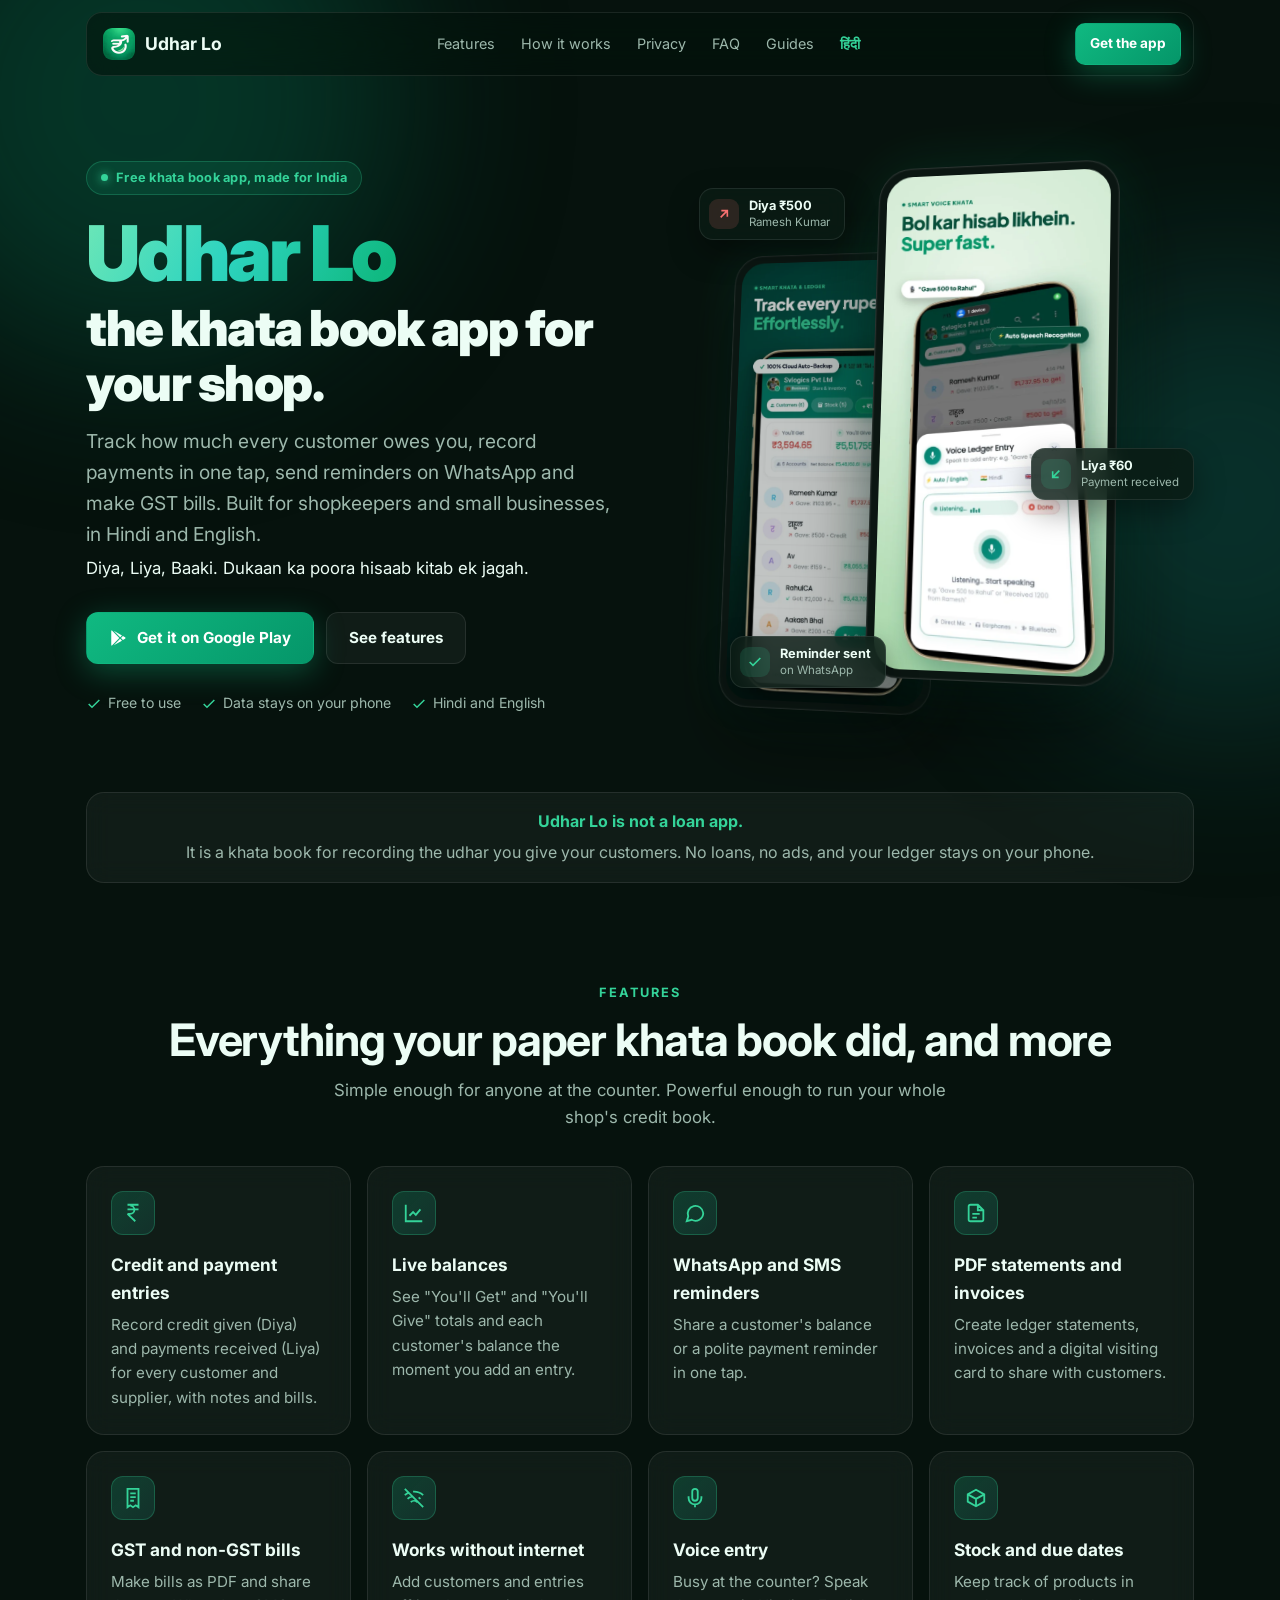
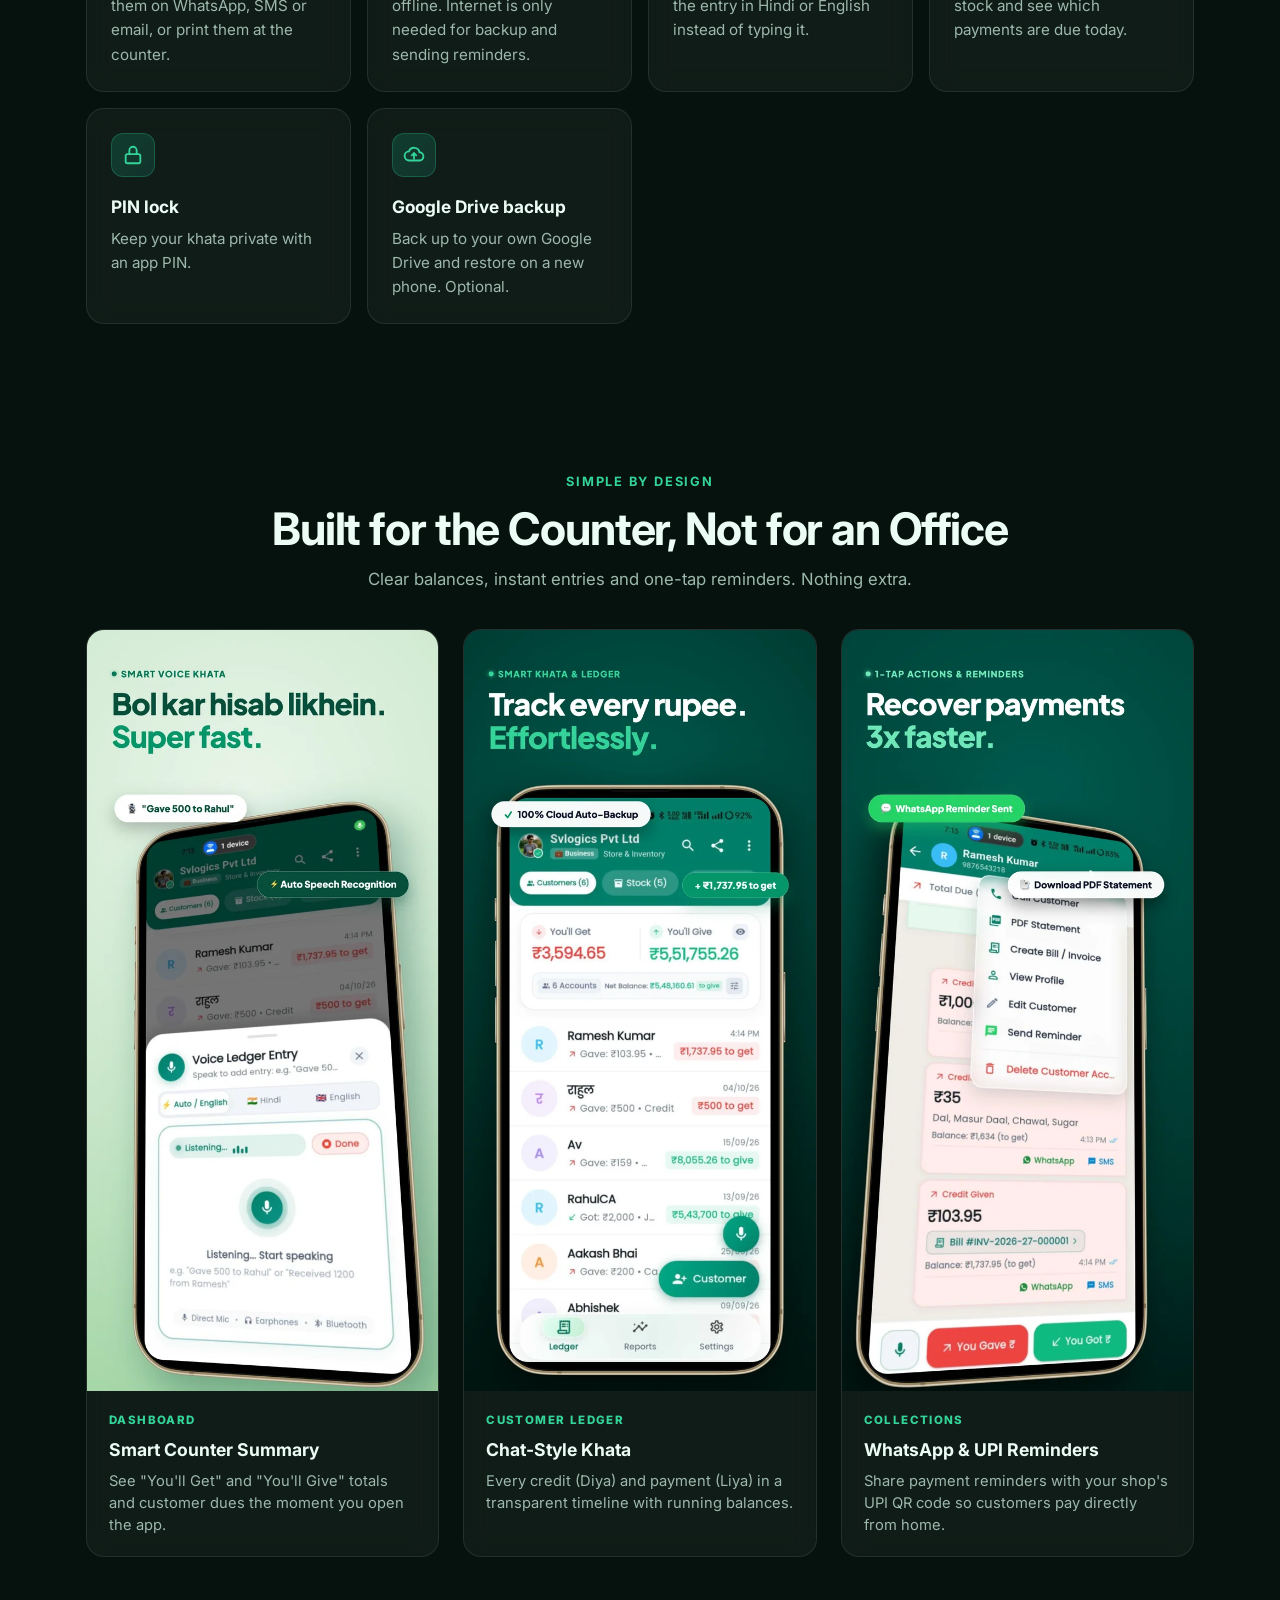
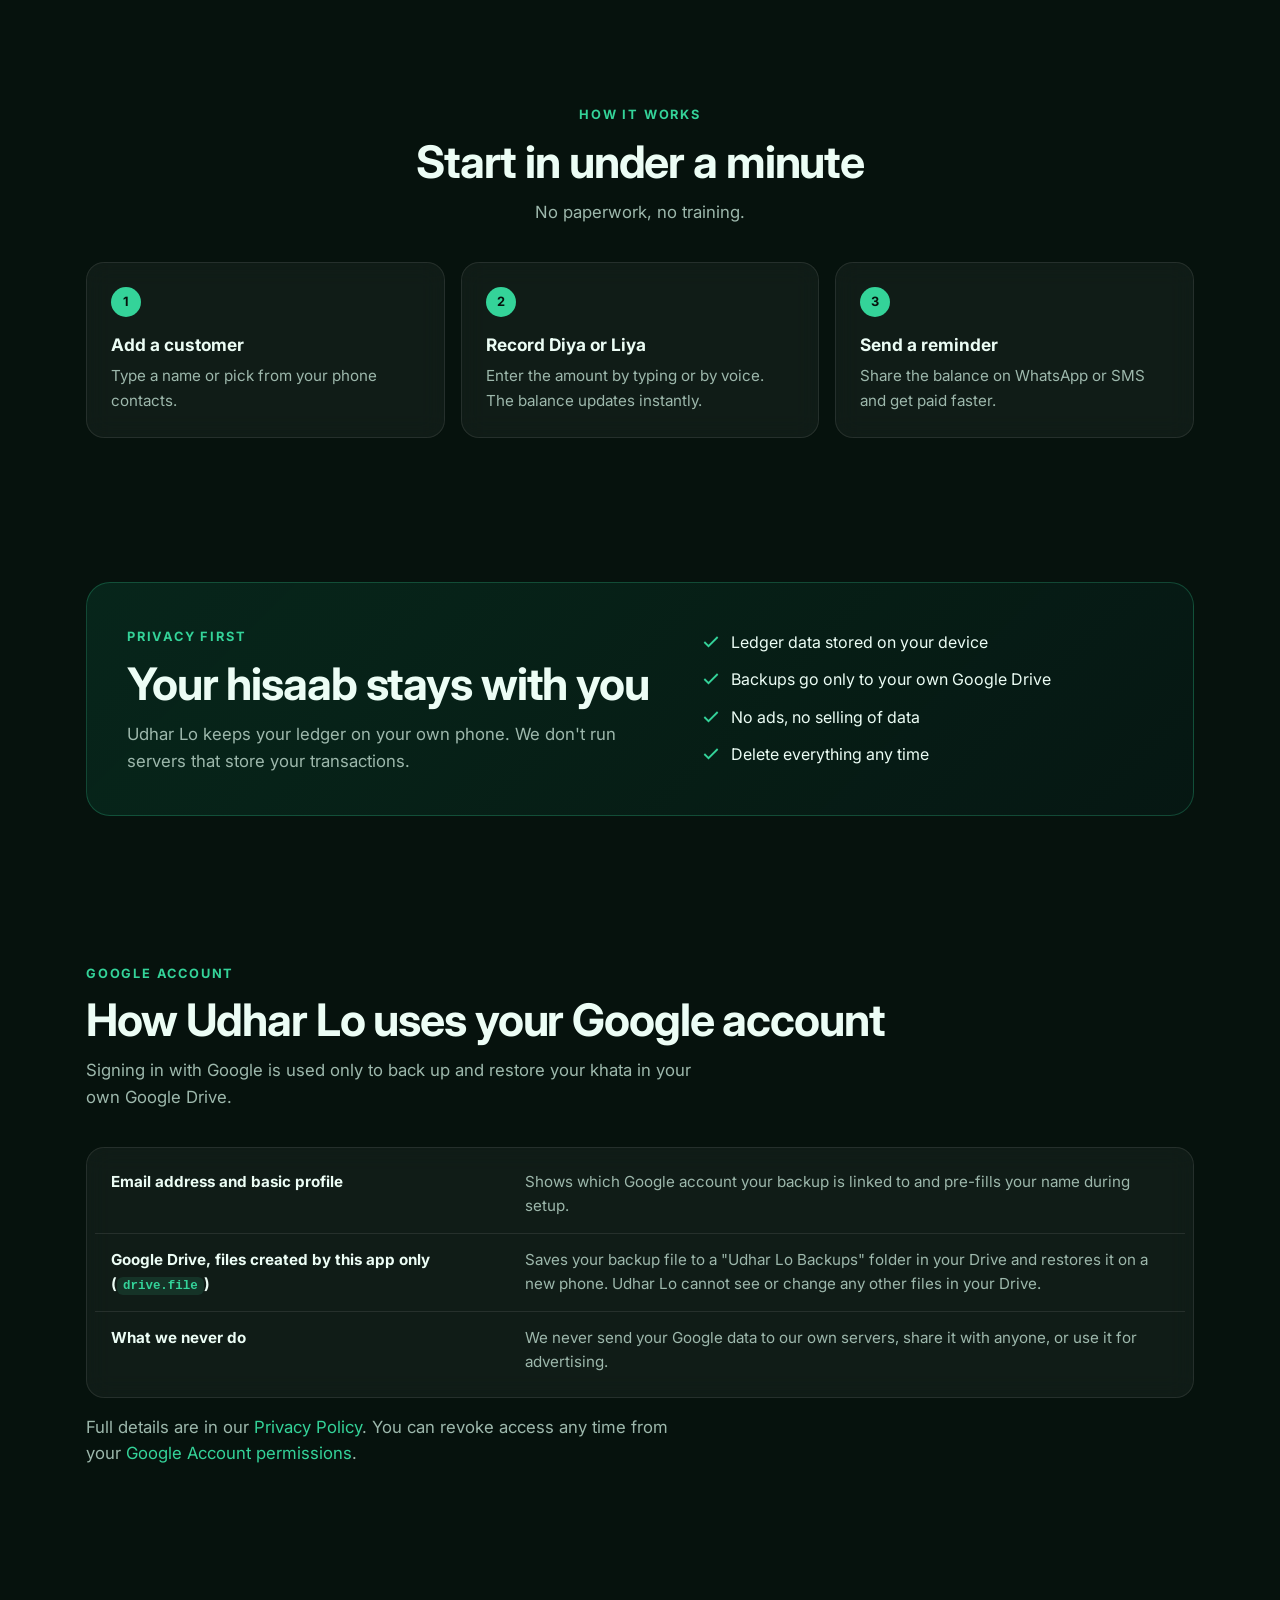
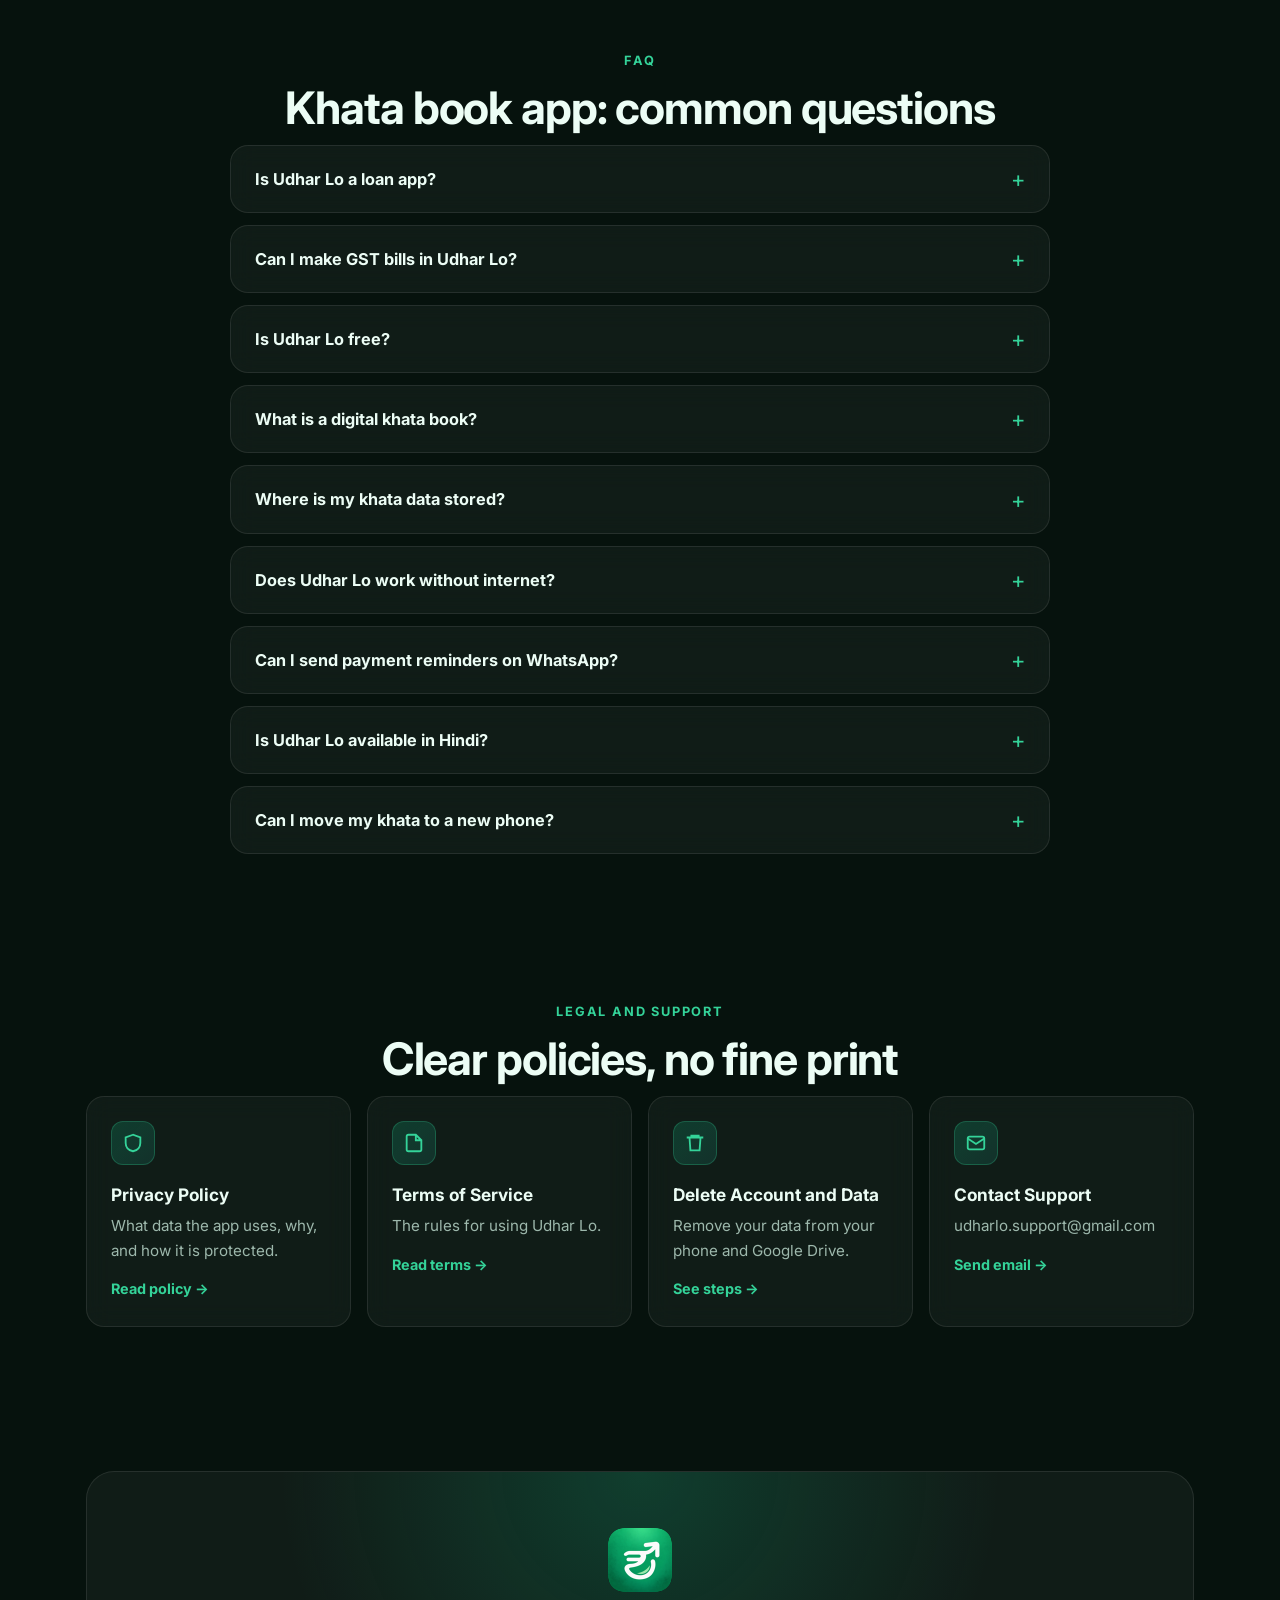
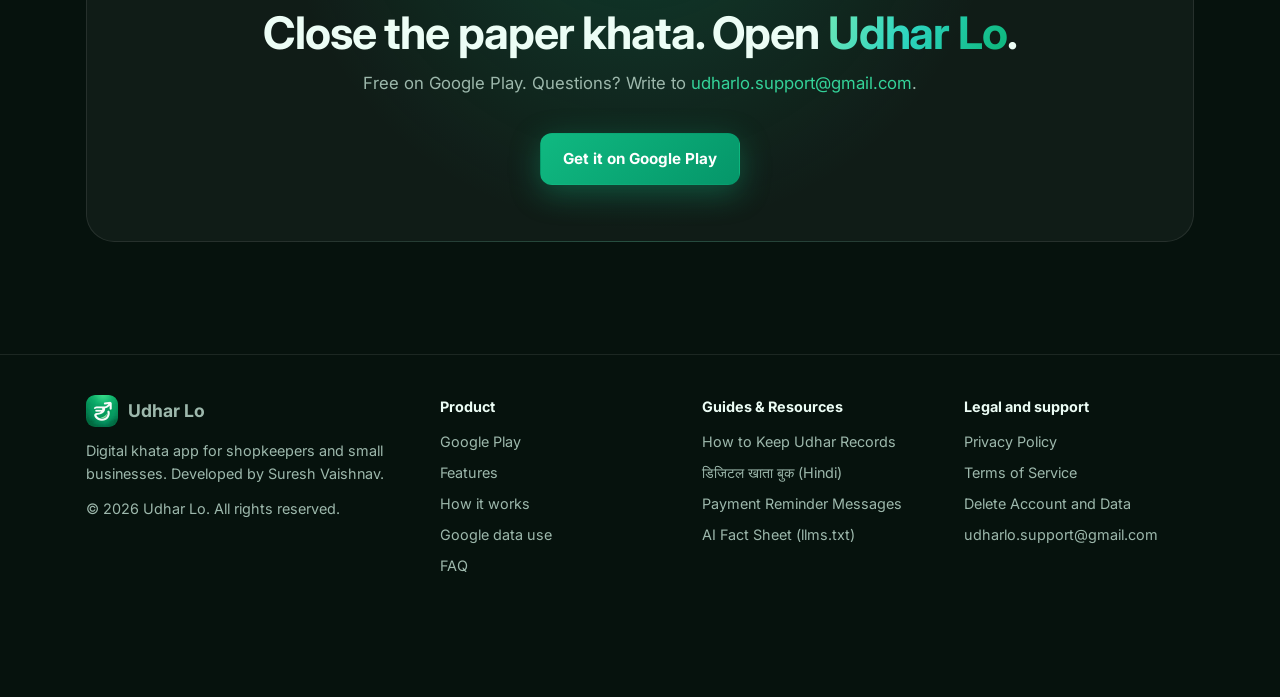
==== commit 6bffdaca: "perf: non-blocking Google Fonts, smaller header icon, fix footer heading order - Load Google Fonts w" ====
--- a/index.html
+++ b/index.html
@@ -27,7 +27,8 @@
   <link rel="icon" href="img/icon.png">
   <link rel="preconnect" href="https://fonts.googleapis.com">
   <link rel="preconnect" href="https://fonts.gstatic.com" crossorigin>
-  <link href="https://fonts.googleapis.com/css2?family=Inter:wght@400;700;900&display=swap" rel="stylesheet">
+  <link rel="stylesheet" href="https://fonts.googleapis.com/css2?family=Inter:wght@400;700;900&display=swap" media="print" onload="this.media='all'">
+  <noscript><link href="https://fonts.googleapis.com/css2?family=Inter:wght@400;700;900&display=swap" rel="stylesheet"></noscript>
   <script type="application/ld+json">
   {
     "@context": "https://schema.org",
@@ -319,7 +320,7 @@
     footer { border-top: 1px solid var(--line); margin-top: 40px; padding: 40px 0 120px; color: var(--muted); font-size: .9rem; }
     .foot { display: grid; grid-template-columns: 1.4fr 1fr 1fr 1fr; gap: 32px; }
     @media (max-width: 700px) { .foot { grid-template-columns: 1fr; } }
-    .foot h4 { color: var(--text); margin: 0 0 12px; font-size: .9rem; }
+    .foot h3 { color: var(--text); margin: 0 0 12px; font-size: .9rem; }
     .foot ul { list-style: none; padding: 0; margin: 0; display: grid; gap: 8px; }
     .foot a { color: var(--muted); }
     .foot a:hover { color: var(--green-2); }
@@ -457,7 +458,7 @@
 <div class="page">
   <header class="site-header">
     <div class="bar">
-      <a class="brand" href="index.html"><img src="img/icon.png" alt="" width="32" height="32">Udhar Lo</a>
+      <a class="brand" href="./"><img src="img/icon-128.png" alt="" width="32" height="32">Udhar Lo</a>
       <nav class="nav" aria-label="Main">
         <a href="#features">Features</a>
         <a href="#how">How it works</a>
@@ -742,7 +743,7 @@
       <!-- Final CTA -->
       <section id="contact" aria-labelledby="final-title">
         <div class="final reveal">
-          <img src="img/icon.png" alt="" width="64" height="64" style="margin:0 auto 16px;border-radius:16px">
+          <img src="img/icon-128.png" alt="" width="64" height="64" style="margin:0 auto 16px;border-radius:16px">
           <h2 class="h2" id="final-title">Close the paper khata. Open <span class="grad">Udhar Lo</span>.</h2>
           <p class="sub" style="margin-inline:auto">Free on Google Play. Questions? Write to <a href="mailto:udharlo.support@gmail.com">udharlo.support@gmail.com</a>.</p>
           <div class="cta" style="justify-content:center">
@@ -756,12 +757,12 @@
   <footer>
     <div class="container foot">
       <div>
-        <a class="brand" href="index.html"><img src="img/icon.png" alt="" width="32" height="32">Udhar Lo</a>
+        <a class="brand" href="./"><img src="img/icon-128.png" alt="" width="32" height="32">Udhar Lo</a>
         <p style="margin:12px 0 0;max-width:320px">Digital khata app for shopkeepers and small businesses. Developed by Suresh Vaishnav.</p>
         <p style="margin:12px 0 0">&copy; 2026 Udhar Lo. All rights reserved.</p>
       </div>
       <div>
-        <h4>Product</h4>
+        <h3>Product</h3>
         <ul>
           <li><a href="https://play.google.com/store/apps/details?id=co.udharlo">Google Play</a></li>
           <li><a href="#features">Features</a></li>
@@ -771,7 +772,7 @@
         </ul>
       </div>
       <div>
-        <h4>Guides & Resources</h4>
+        <h3>Guides & Resources</h3>
         <ul>
           <li><a href="guides/udhar-record-kaise-rakhe.html">How to Keep Udhar Records</a></li>
           <li><a href="hi/digital-khata-book.html">डिजिटल खाता बुक (Hindi)</a></li>
@@ -780,7 +781,7 @@
         </ul>
       </div>
       <div>
-        <h4>Legal and support</h4>
+        <h3>Legal and support</h3>
         <ul>
           <li><a href="privacy-policy.html">Privacy Policy</a></li>
           <li><a href="terms.html">Terms of Service</a></li>
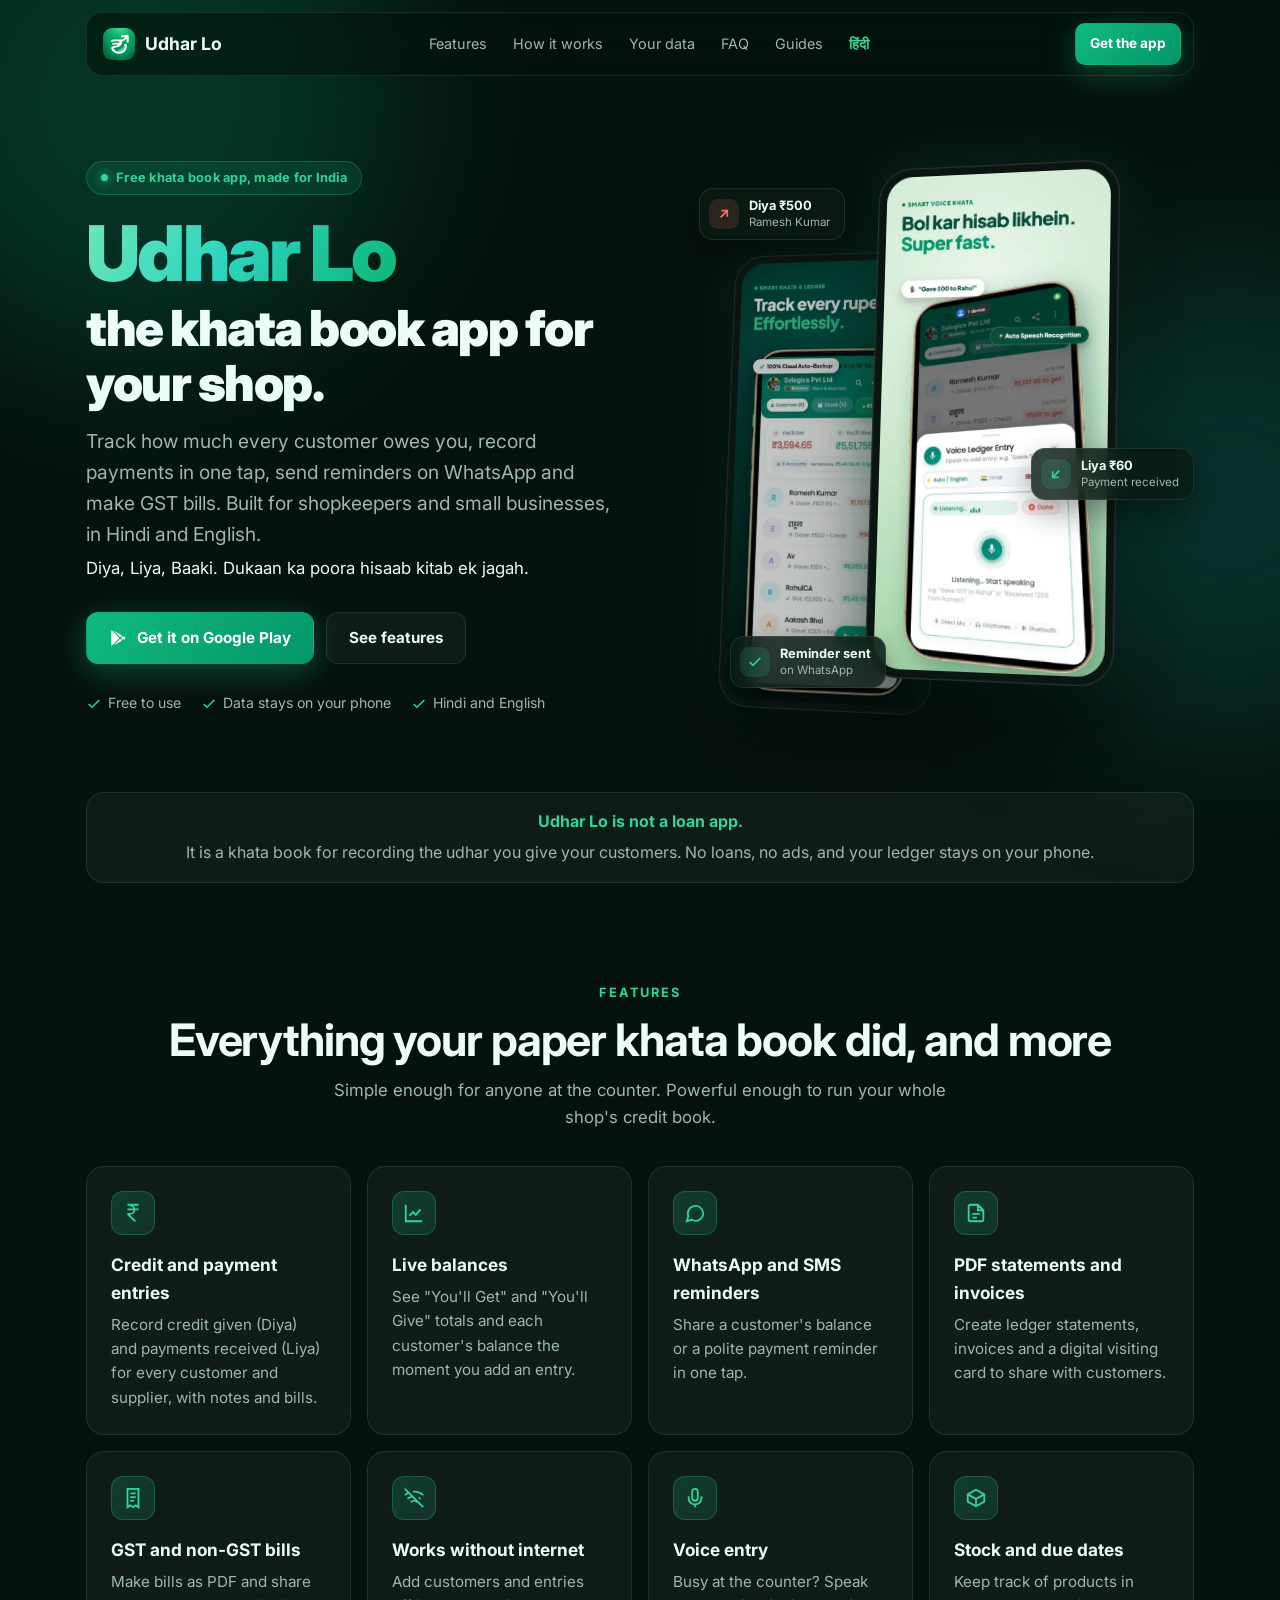
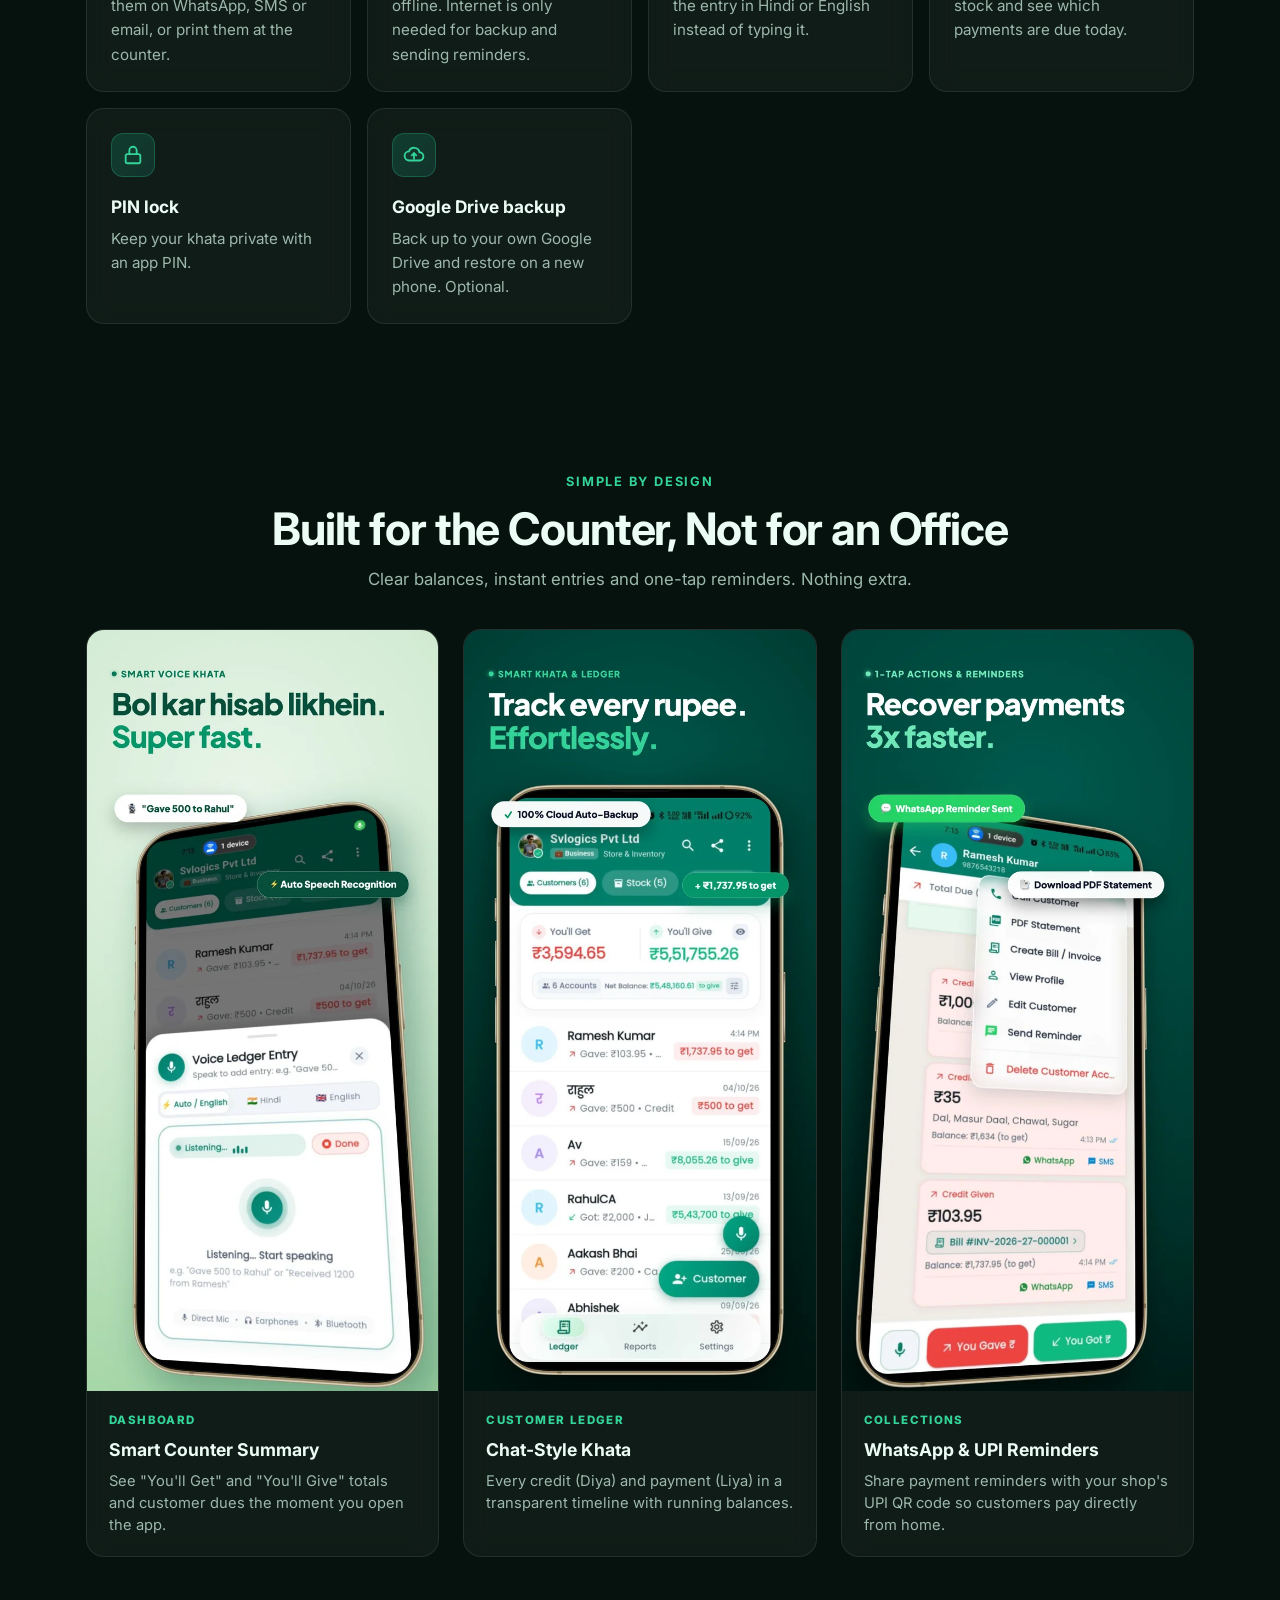
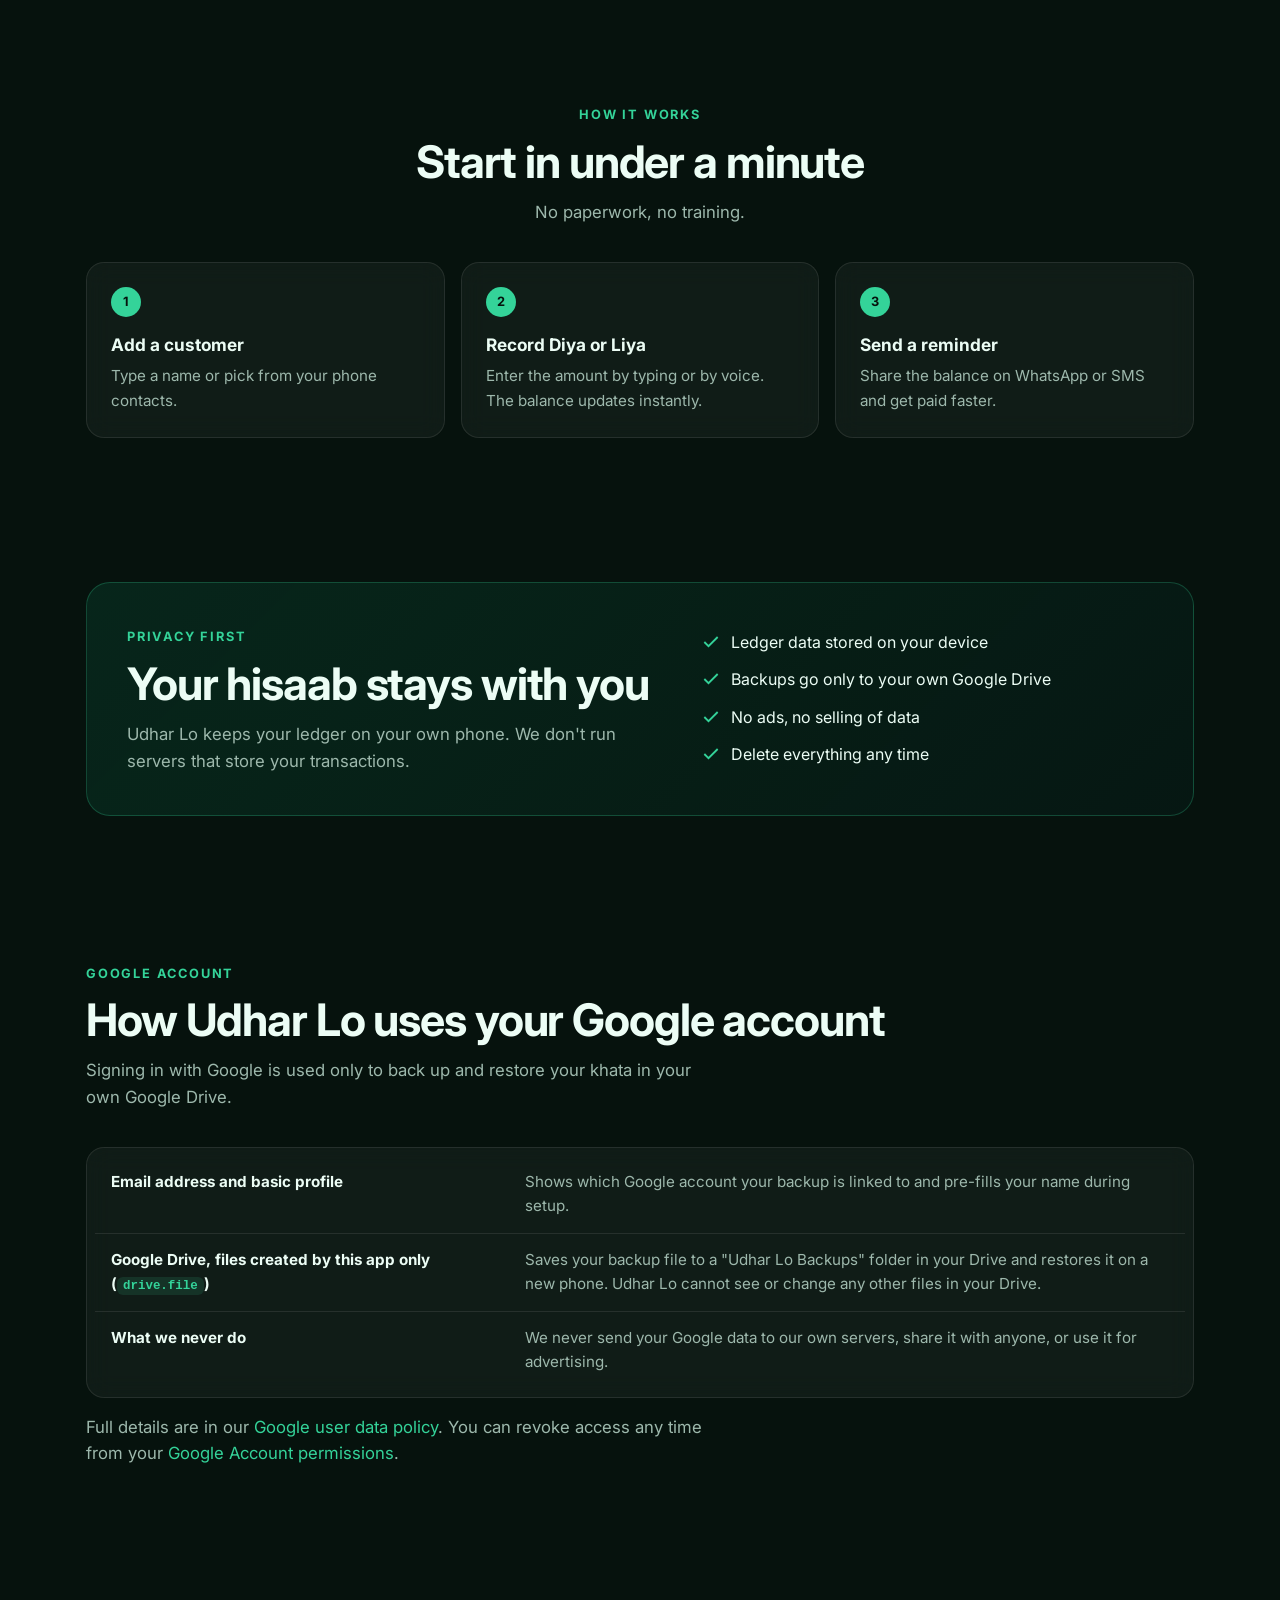
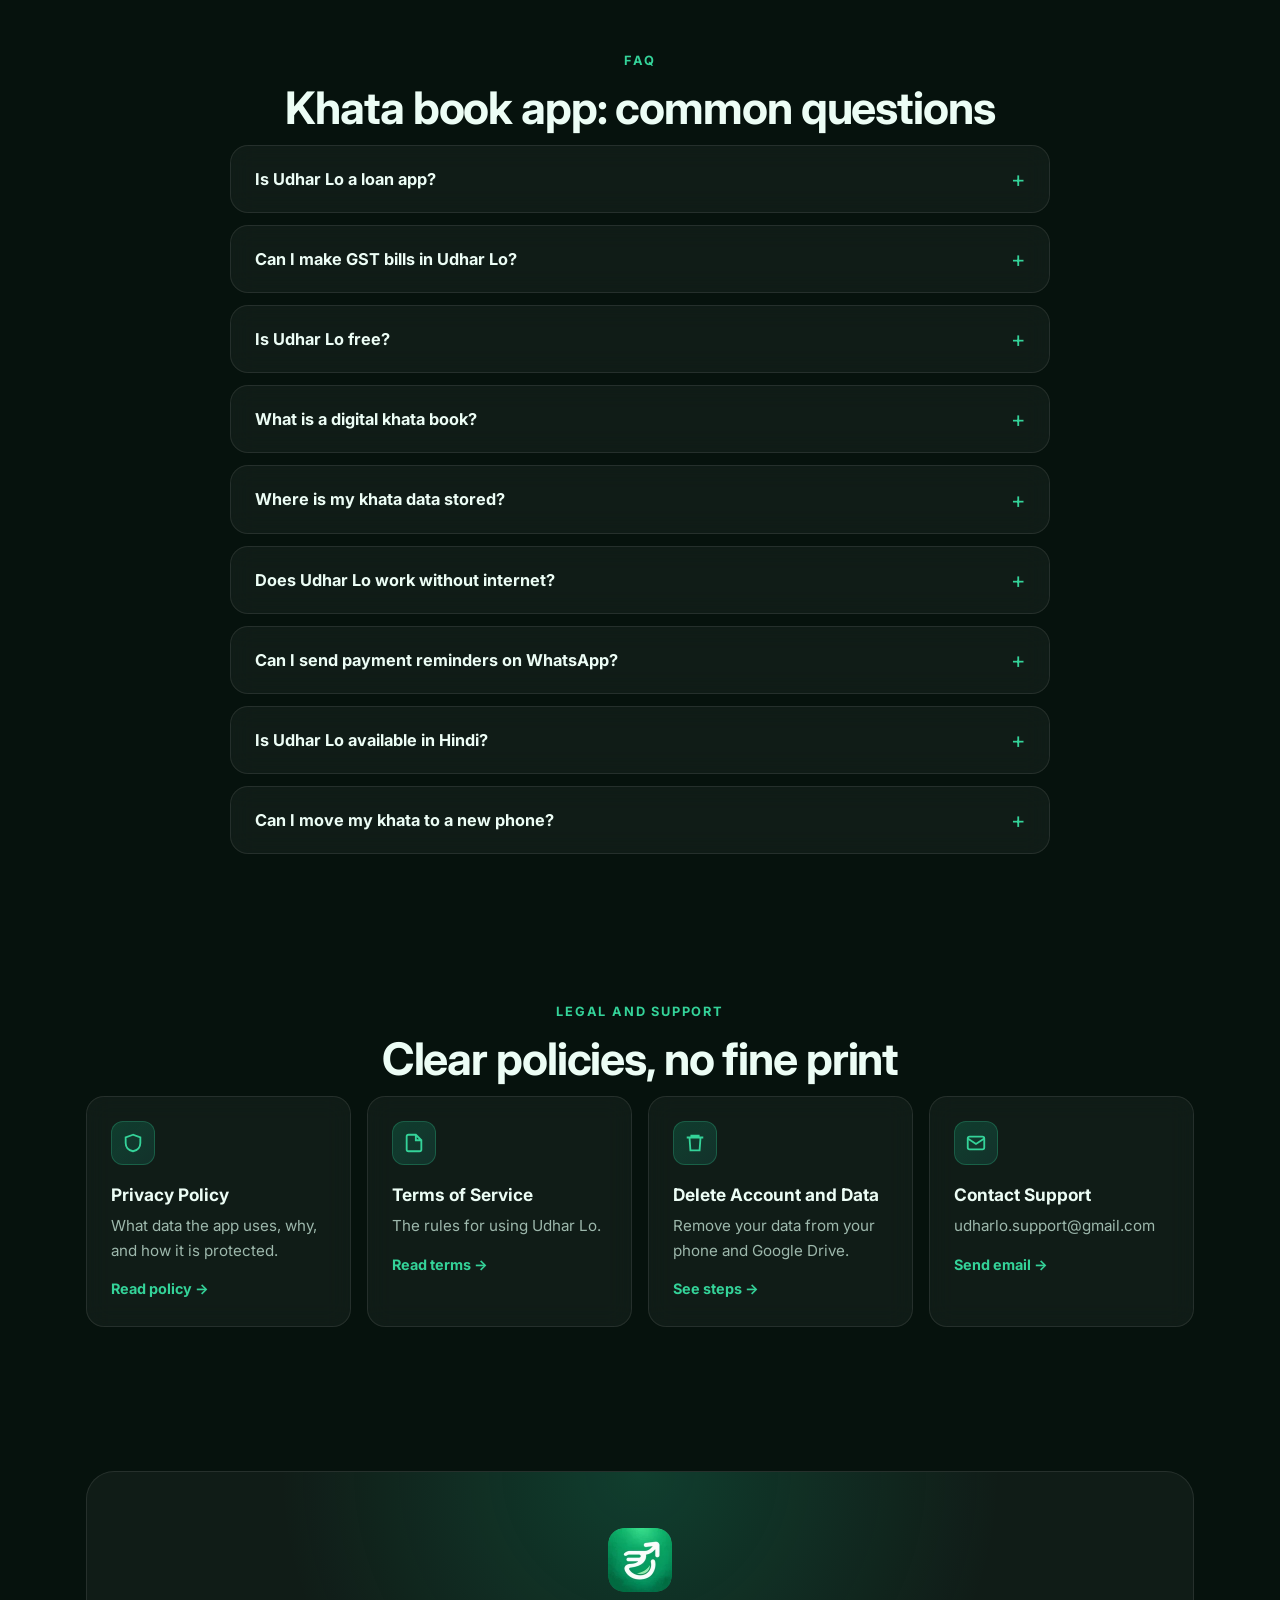
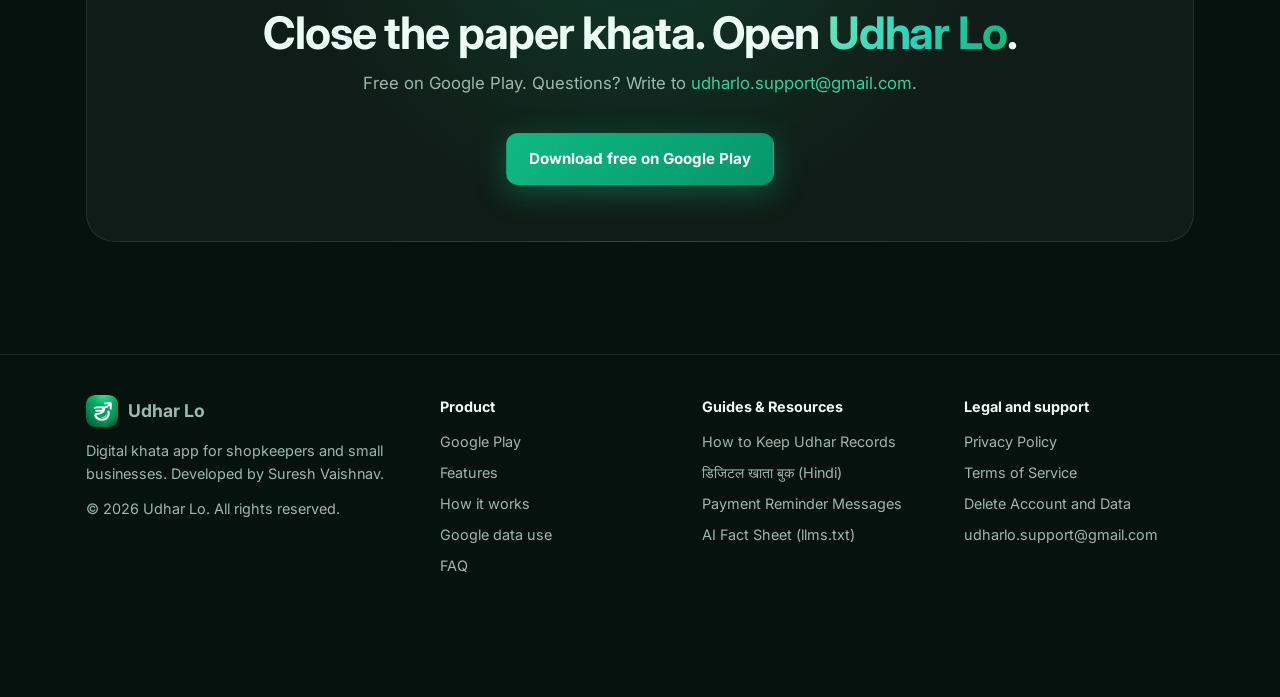
==== commit 0517b0b6: "perf/a11y: responsive images, webp icon, unique link names, heading order, llms.txt format - Add 360" ====
--- a/index.html
+++ b/index.html
@@ -458,11 +458,11 @@
 <div class="page">
   <header class="site-header">
     <div class="bar">
-      <a class="brand" href="./"><img src="img/icon-128.png" alt="" width="32" height="32">Udhar Lo</a>
+      <a class="brand" href="./"><img src="img/icon-128.webp" alt="" width="32" height="32">Udhar Lo</a>
       <nav class="nav" aria-label="Main">
         <a href="#features">Features</a>
         <a href="#how">How it works</a>
-        <a href="#privacy">Privacy</a>
+        <a href="#privacy">Your data</a>
         <a href="#faq">FAQ</a>
         <a href="guides/udhar-record-kaise-rakhe.html">Guides</a>
         <a href="hi/digital-khata-book.html" style="color:var(--green-2);font-weight:700">हिंदी</a>
@@ -495,11 +495,11 @@
           </div>
         </div>
         <div class="phones" id="phones" aria-label="Udhar Lo app screenshots">
-          <div class="phone back"><picture><source srcset="img/udhar_lo_slide_1.webp" type="image/webp"><img src="img/udhar_lo_slide_1_hd.png" alt="Customer ledger screen showing credit given and payment received entries" width="428" height="926" loading="eager"></picture></div>
+          <div class="phone back"><picture><source srcset="img/udhar_lo_slide_1-360.webp 360w, img/udhar_lo_slide_1.webp 642w" sizes="(max-width: 900px) 174px, 234px" type="image/webp"><img src="img/udhar_lo_slide_1_hd.png" alt="Customer ledger screen showing credit given and payment received entries" width="428" height="926" loading="eager"></picture></div>
           <div class="chip c1" aria-hidden="true"><span class="chip-ic up"><svg viewBox="0 0 24 24" fill="none" stroke="currentColor" stroke-width="2.4"><path d="M7 17 17 7M8 7h9v9"/></svg></span><span><b>Diya ₹500</b><small>Ramesh Kumar</small></span></div>
           <div class="chip c2" aria-hidden="true"><span class="chip-ic down"><svg viewBox="0 0 24 24" fill="none" stroke="currentColor" stroke-width="2.4"><path d="M17 7 7 17M16 17H7V8"/></svg></span><span><b>Liya ₹60</b><small>Payment received</small></span></div>
           <div class="chip c3" aria-hidden="true"><span class="chip-ic wa"><svg viewBox="0 0 24 24" fill="none" stroke="currentColor" stroke-width="2.4"><path d="M20 6 9 17l-5-5"/></svg></span><span><b>Reminder sent</b><small>on WhatsApp</small></span></div>
-          <div class="phone front"><picture><source srcset="img/udhar_lo_slide_2.webp" type="image/webp"><img src="img/udhar_lo_slide_2_hd.png" alt="Udhar Lo dashboard showing You'll Get and You'll Give totals and customer list" width="428" height="926" loading="eager" fetchpriority="high"></picture></div>
+          <div class="phone front"><picture><source srcset="img/udhar_lo_slide_2-360.webp 360w, img/udhar_lo_slide_2.webp 642w" sizes="(max-width: 900px) 174px, 234px" type="image/webp"><img src="img/udhar_lo_slide_2_hd.png" alt="Udhar Lo dashboard showing You'll Get and You'll Give totals and customer list" width="428" height="926" loading="eager" fetchpriority="high"></picture></div>
         </div>
       </section>
 
@@ -582,7 +582,7 @@
         <div class="showcase-grid">
           <figure class="card shot reveal" style="margin:0">
             <picture>
-              <source srcset="img/udhar_lo_slide_2.webp" type="image/webp">
+              <source srcset="img/udhar_lo_slide_2-360.webp 360w, img/udhar_lo_slide_2.webp 642w" sizes="(max-width: 900px) 440px, 360px" type="image/webp">
               <img src="img/udhar_lo_slide_2.webp" alt="Smart store counter dashboard screen" width="430" height="760" loading="lazy">
             </picture>
             <figcaption class="cap">
@@ -594,7 +594,7 @@
 
           <figure class="card shot reveal" style="margin:0">
             <picture>
-              <source srcset="img/udhar_lo_slide_1.webp" type="image/webp">
+              <source srcset="img/udhar_lo_slide_1-360.webp 360w, img/udhar_lo_slide_1.webp 642w" sizes="(max-width: 900px) 440px, 360px" type="image/webp">
               <img src="img/udhar_lo_slide_1.webp" alt="Customer Chat Ledger screen" width="430" height="760" loading="lazy">
             </picture>
             <figcaption class="cap">
@@ -606,7 +606,7 @@
 
           <figure class="card shot reveal" style="margin:0">
             <picture>
-              <source srcset="img/udhar_lo_slide_3.webp" type="image/webp">
+              <source srcset="img/udhar_lo_slide_3-360.webp 360w, img/udhar_lo_slide_3.webp 642w" sizes="(max-width: 900px) 440px, 360px" type="image/webp">
               <img src="img/udhar_lo_slide_3.webp" alt="WhatsApp payment reminder with UPI QR" width="430" height="760" loading="lazy">
             </picture>
             <figcaption class="cap">
@@ -665,7 +665,7 @@
             </tbody>
           </table>
         </div>
-        <p class="sub reveal" style="margin-top:16px">Full details are in our <a href="privacy-policy.html#google-user-data">Privacy Policy</a>. You can revoke access any time from your <a href="https://myaccount.google.com/permissions">Google Account permissions</a>.</p>
+        <p class="sub reveal" style="margin-top:16px">Full details are in our <a href="privacy-policy.html#google-user-data">Google user data policy</a>. You can revoke access any time from your <a href="https://myaccount.google.com/permissions">Google Account permissions</a>.</p>
       </section>
 
       <!-- FAQ -->
@@ -743,11 +743,11 @@
       <!-- Final CTA -->
       <section id="contact" aria-labelledby="final-title">
         <div class="final reveal">
-          <img src="img/icon-128.png" alt="" width="64" height="64" style="margin:0 auto 16px;border-radius:16px">
+          <img src="img/icon-128.webp" alt="" width="64" height="64" style="margin:0 auto 16px;border-radius:16px">
           <h2 class="h2" id="final-title">Close the paper khata. Open <span class="grad">Udhar Lo</span>.</h2>
           <p class="sub" style="margin-inline:auto">Free on Google Play. Questions? Write to <a href="mailto:udharlo.support@gmail.com">udharlo.support@gmail.com</a>.</p>
           <div class="cta" style="justify-content:center">
-            <a class="btn btn-primary" href="https://play.google.com/store/apps/details?id=co.udharlo&utm_source=website&utm_medium=final">Get it on Google Play</a>
+            <a class="btn btn-primary" href="https://play.google.com/store/apps/details?id=co.udharlo&utm_source=website&utm_medium=final">Download free on Google Play</a>
           </div>
         </div>
       </section>
@@ -757,7 +757,7 @@
   <footer>
     <div class="container foot">
       <div>
-        <a class="brand" href="./"><img src="img/icon-128.png" alt="" width="32" height="32">Udhar Lo</a>
+        <a class="brand" href="./"><img src="img/icon-128.webp" alt="" width="32" height="32">Udhar Lo</a>
         <p style="margin:12px 0 0;max-width:320px">Digital khata app for shopkeepers and small businesses. Developed by Suresh Vaishnav.</p>
         <p style="margin:12px 0 0">&copy; 2026 Udhar Lo. All rights reserved.</p>
       </div>
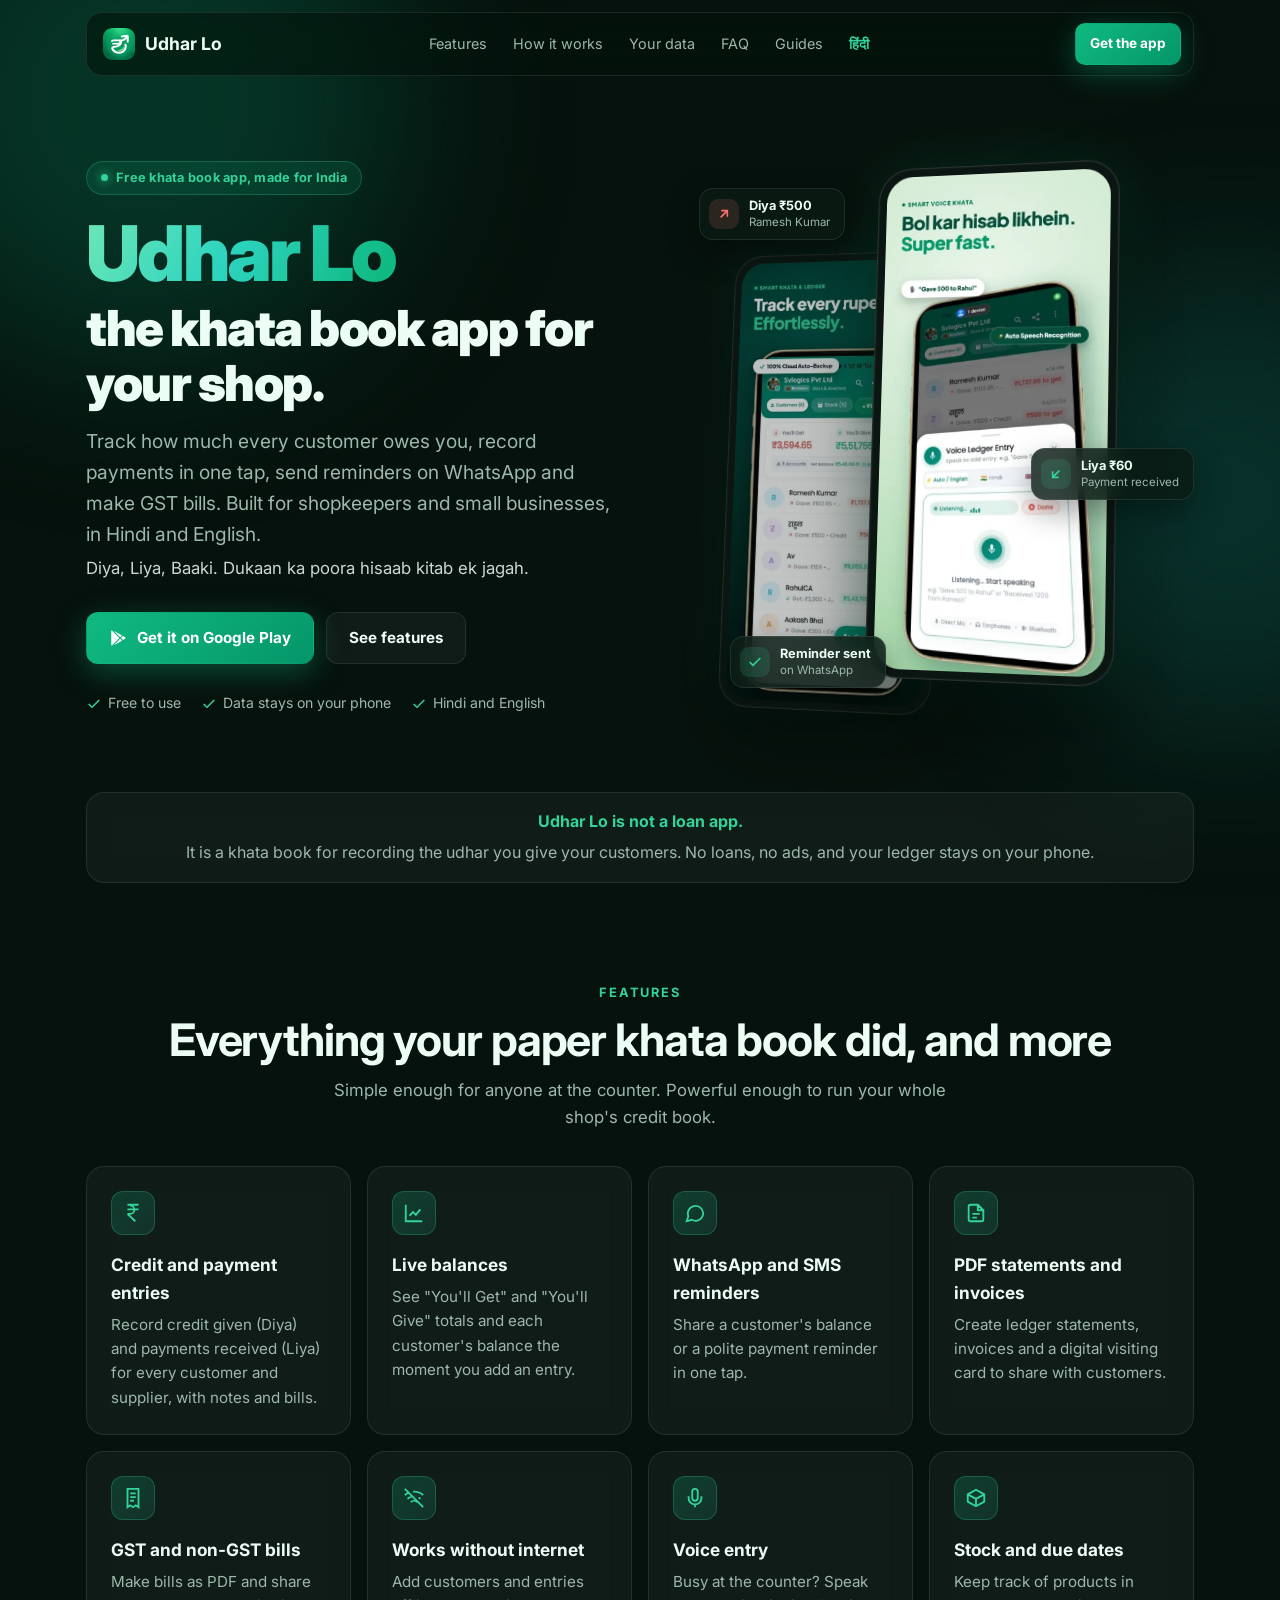
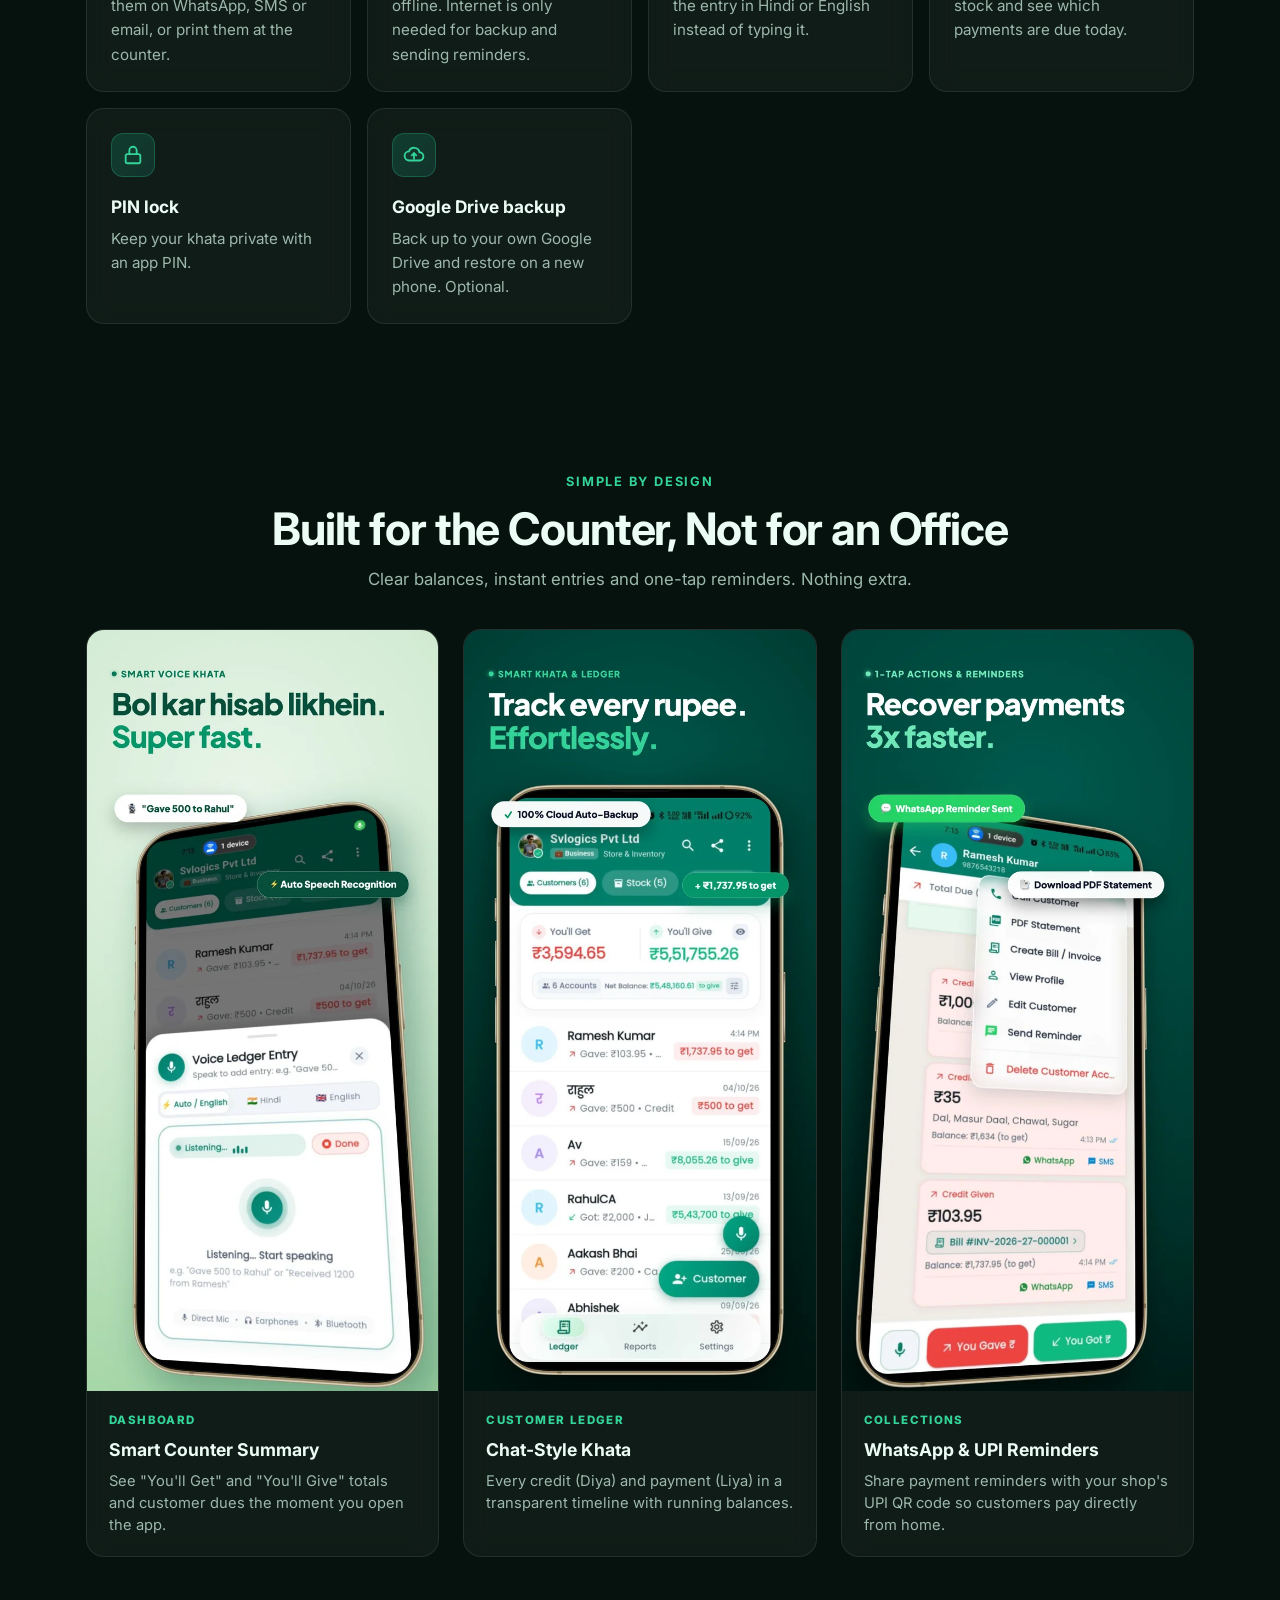
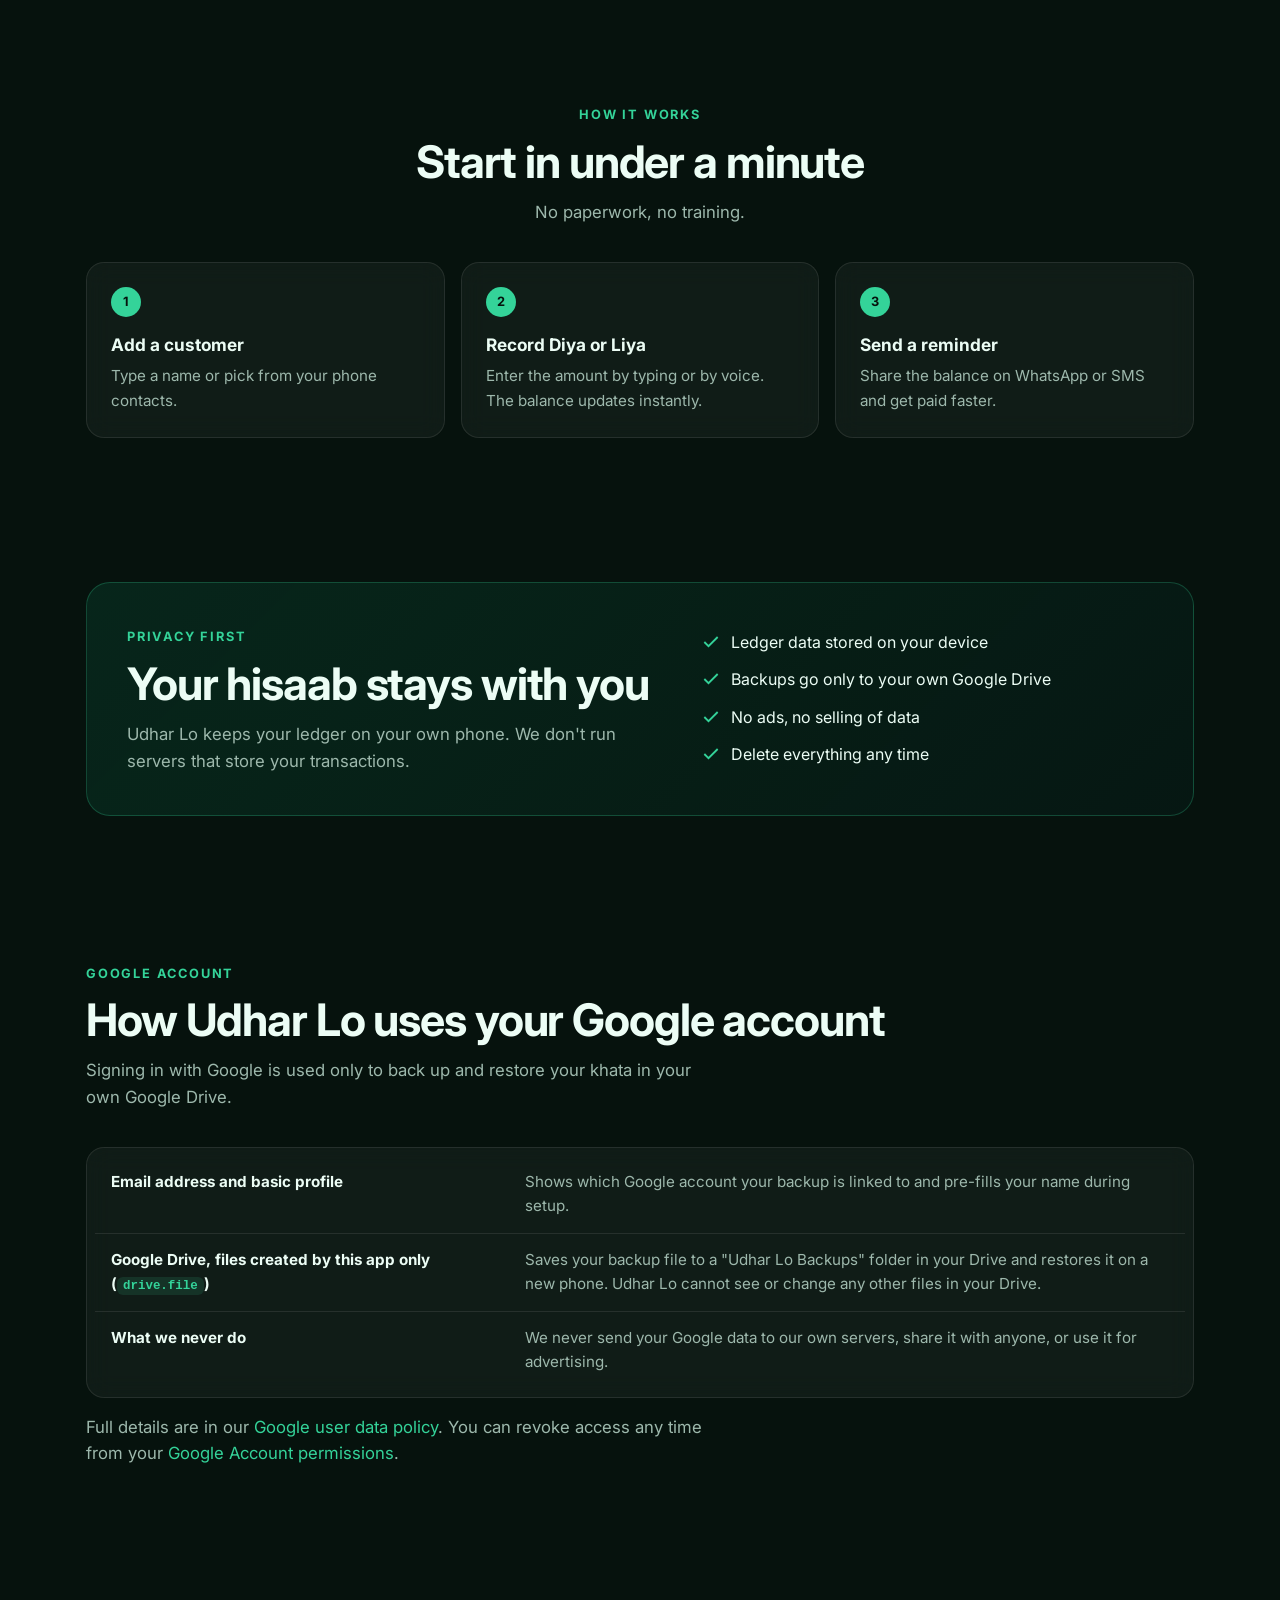
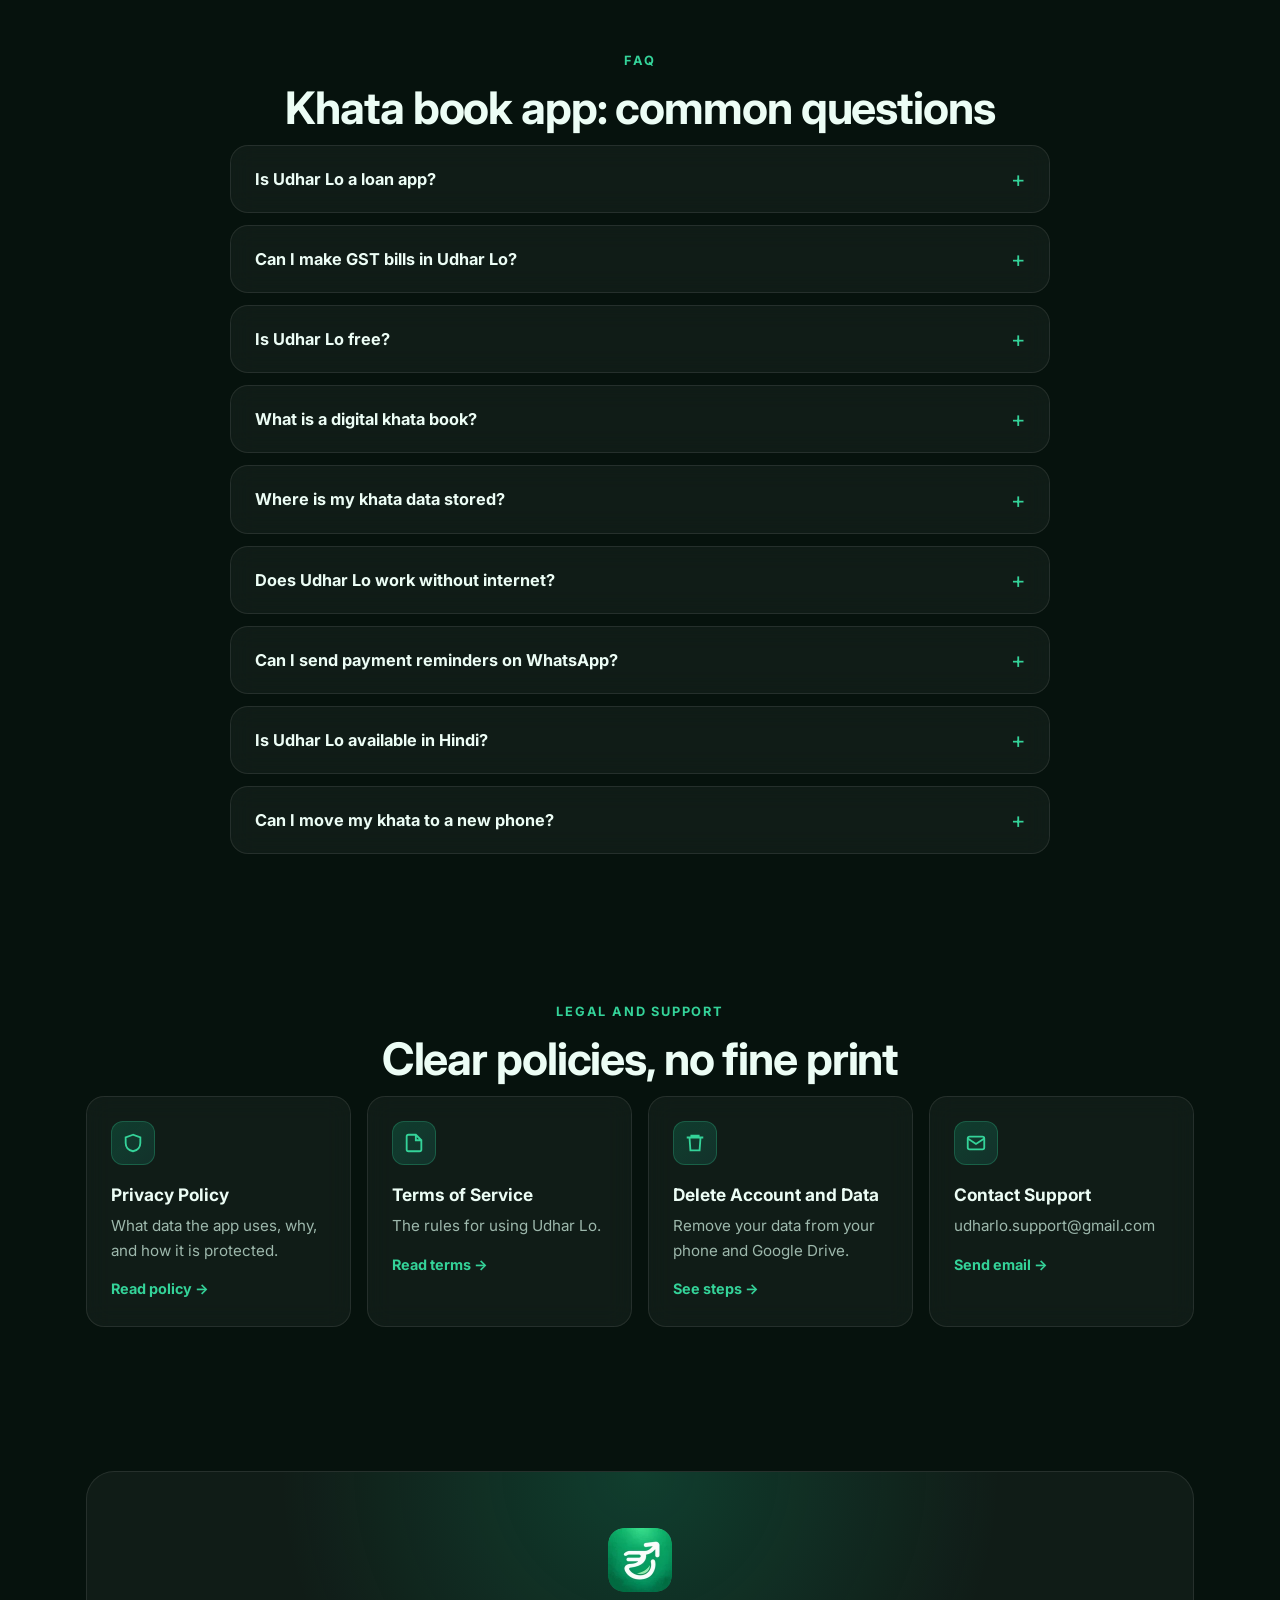
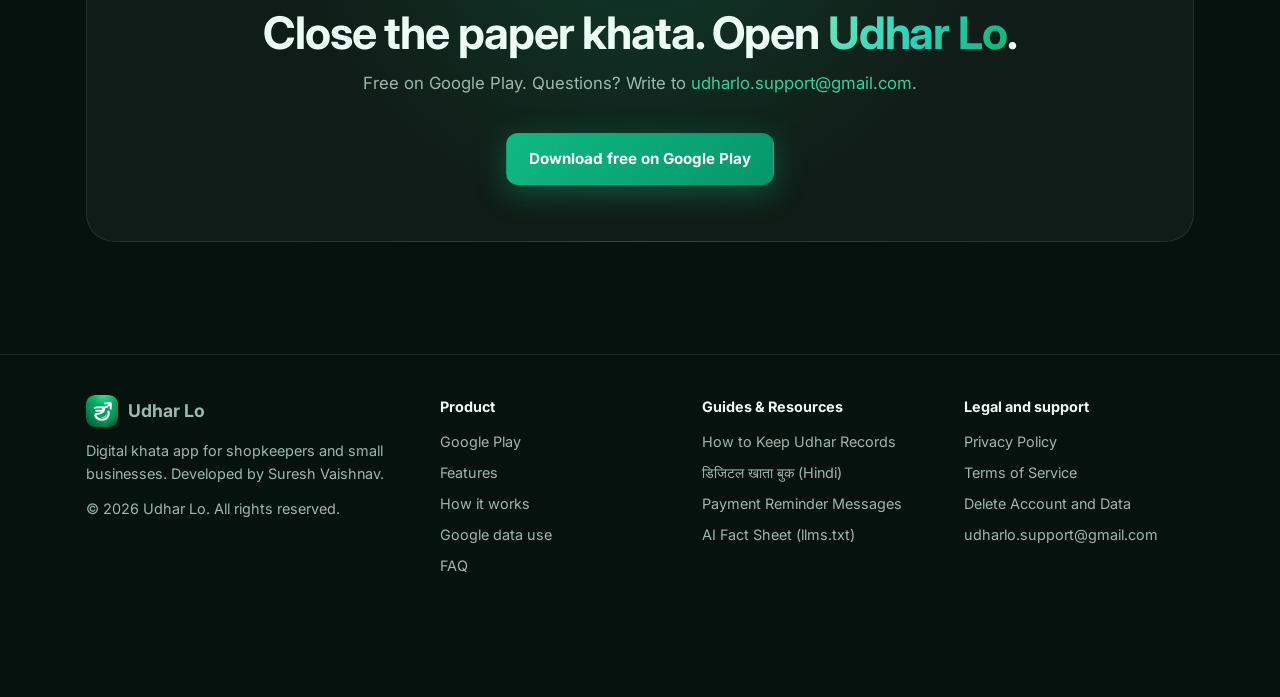
==== commit d27a6d1d: "perf(lcp): keep hero text visible from first paint The hero 'rise' entrance animated opacity from 0," ====
--- a/index.html
+++ b/index.html
@@ -398,7 +398,7 @@
       .hero > div:first-child > :nth-child(4) { animation-delay: .22s; }
       .hero > div:first-child > :nth-child(5) { animation-delay: .3s; }
       .hero > div:first-child > :nth-child(6) { animation-delay: .38s; }
-      @keyframes rise { from { opacity: 0; transform: translateY(16px); } to { opacity: 1; transform: none; } }
+      @keyframes rise { from { transform: translateY(16px); } to { transform: none; } }
 
       /* Brand gradient slowly shifts */
       .grad { background-image: linear-gradient(120deg, #6EE7B7, #2DD4BF 25%, #10B981 50%, #2DD4BF 75%, #6EE7B7); background-size: 200% auto; animation: shine 8s linear infinite; }
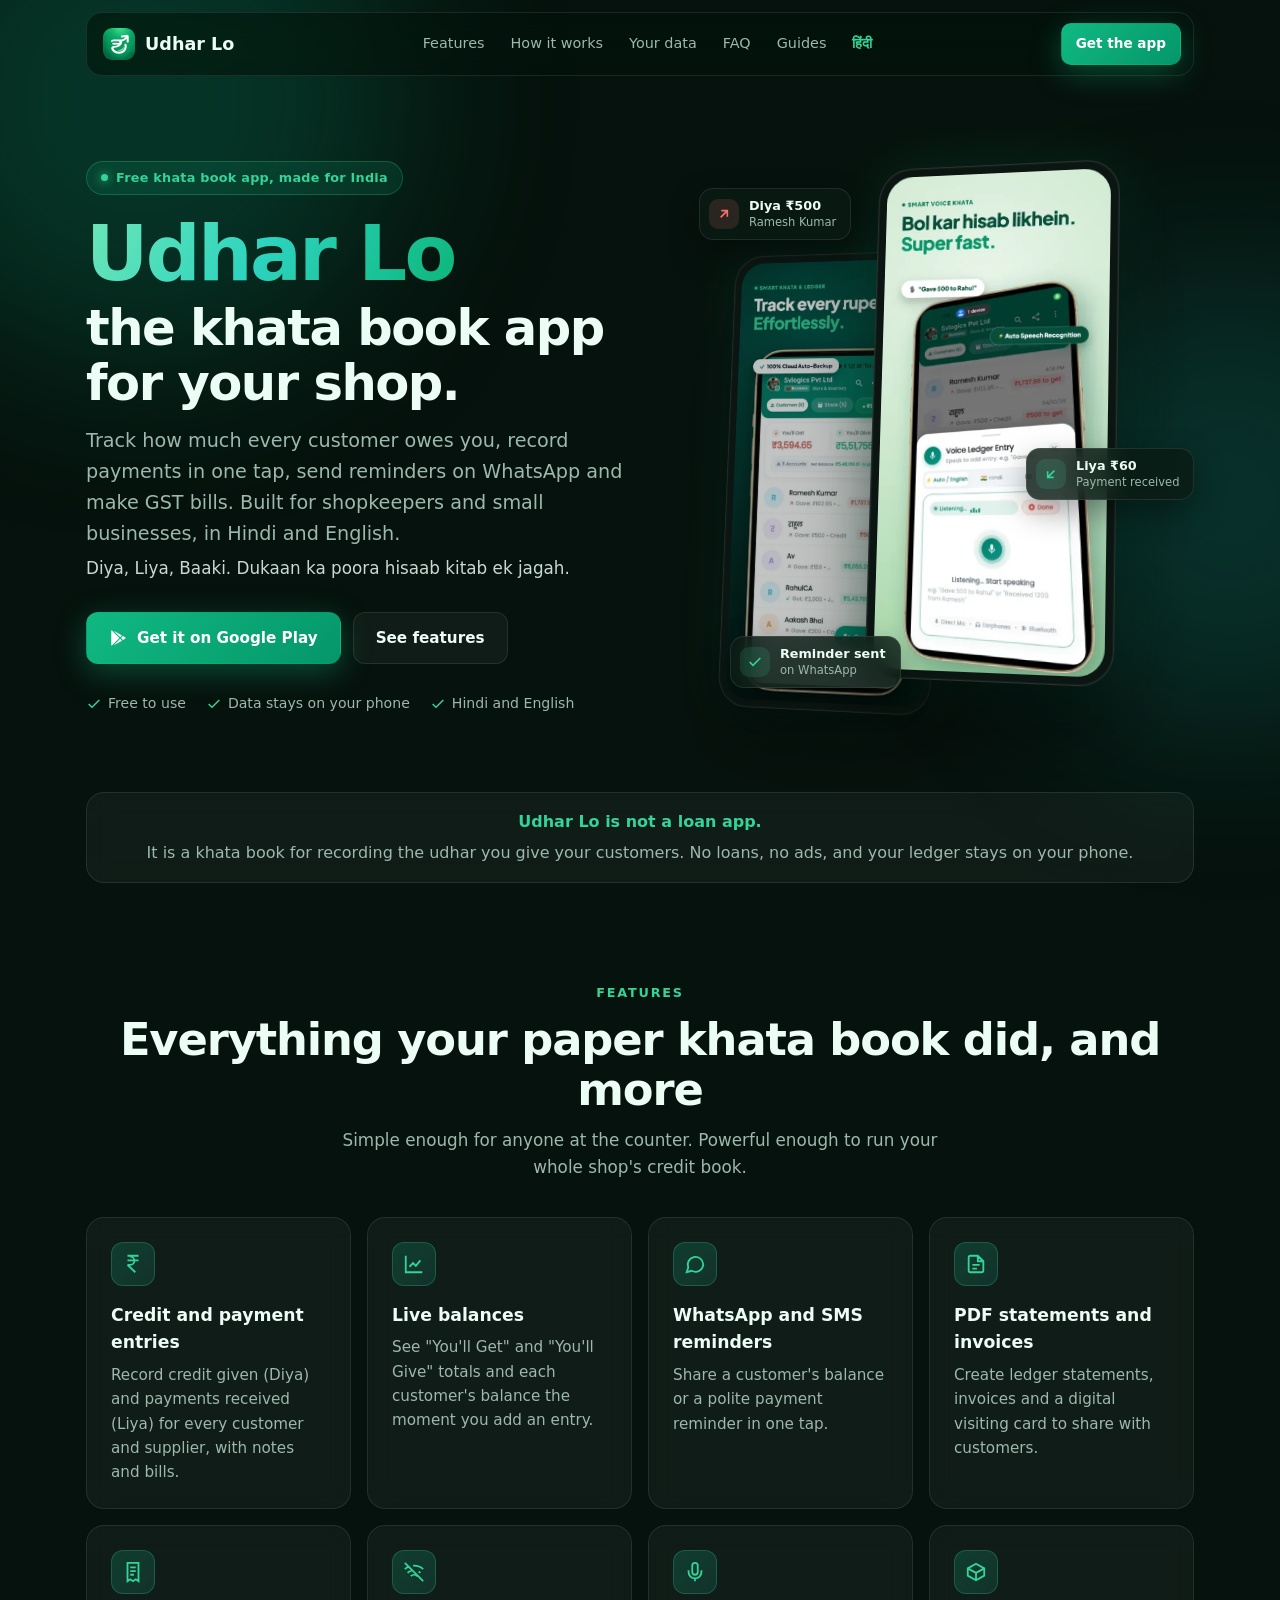
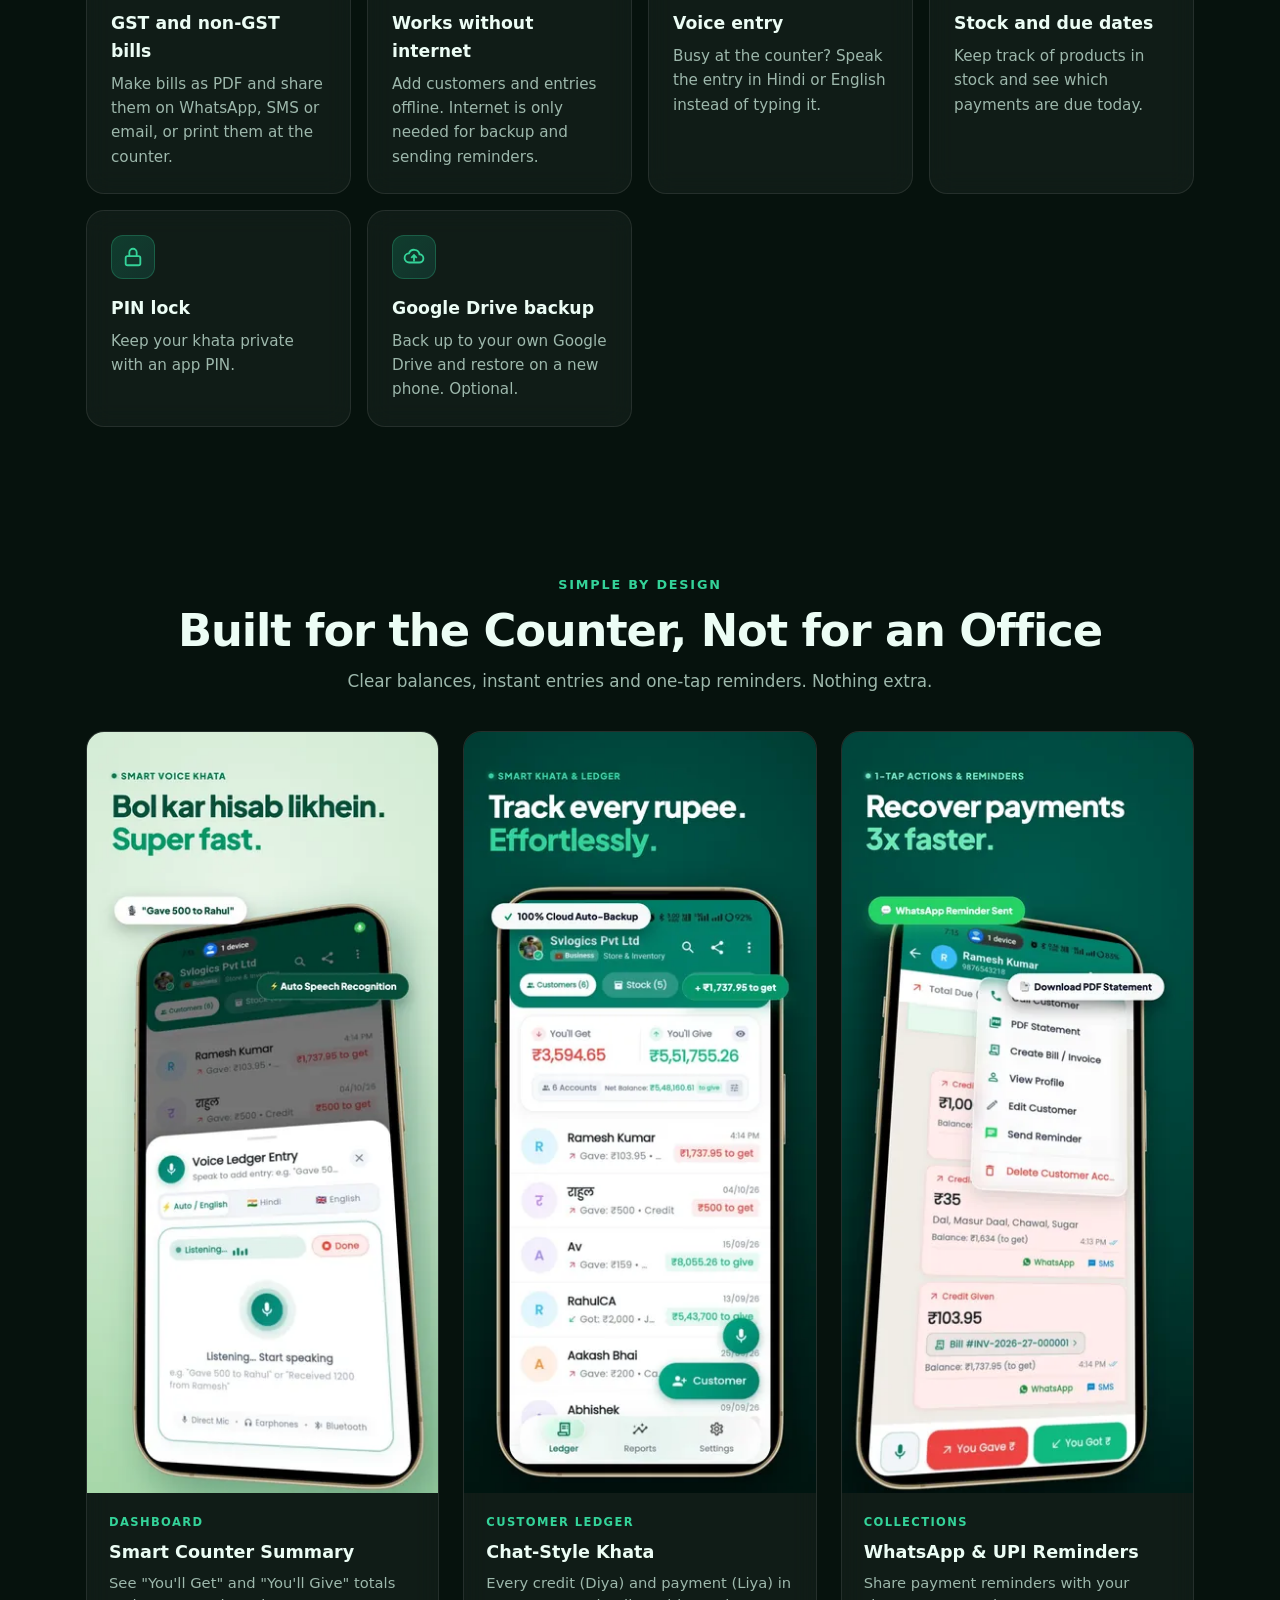
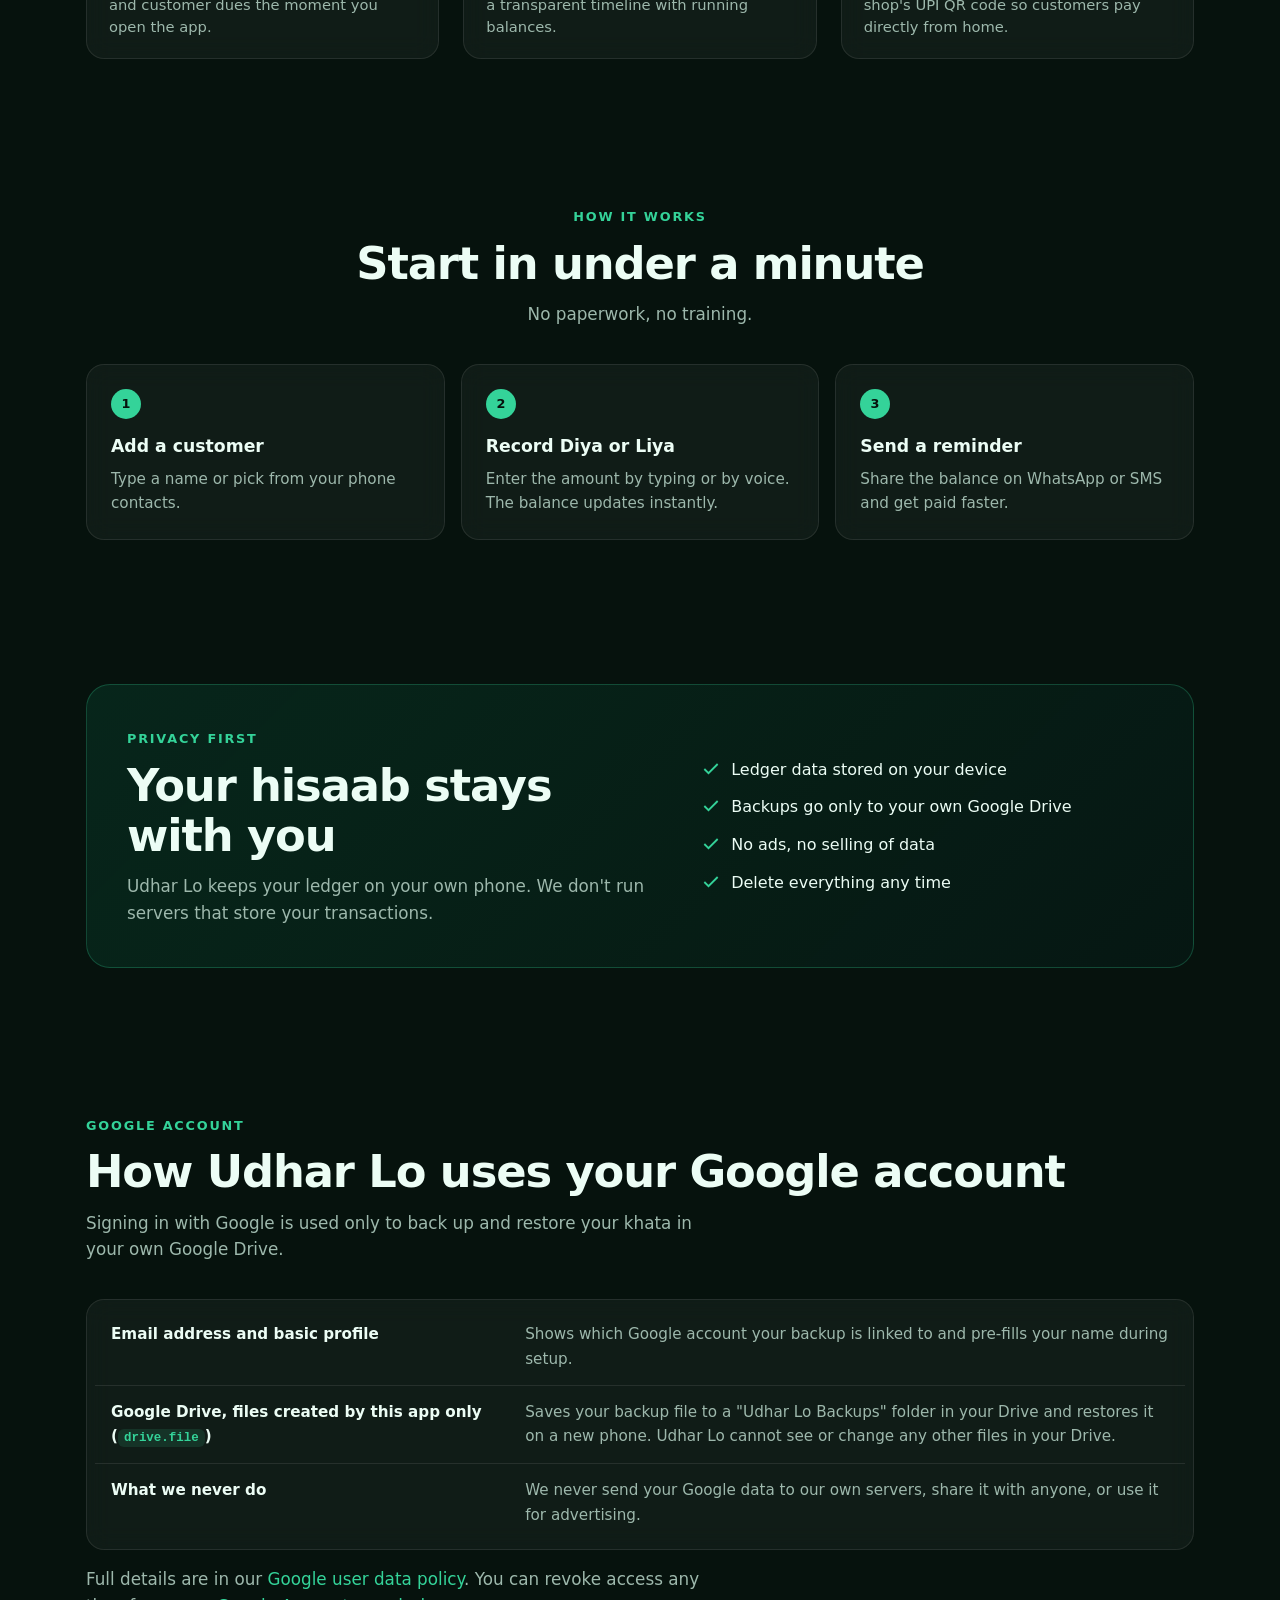
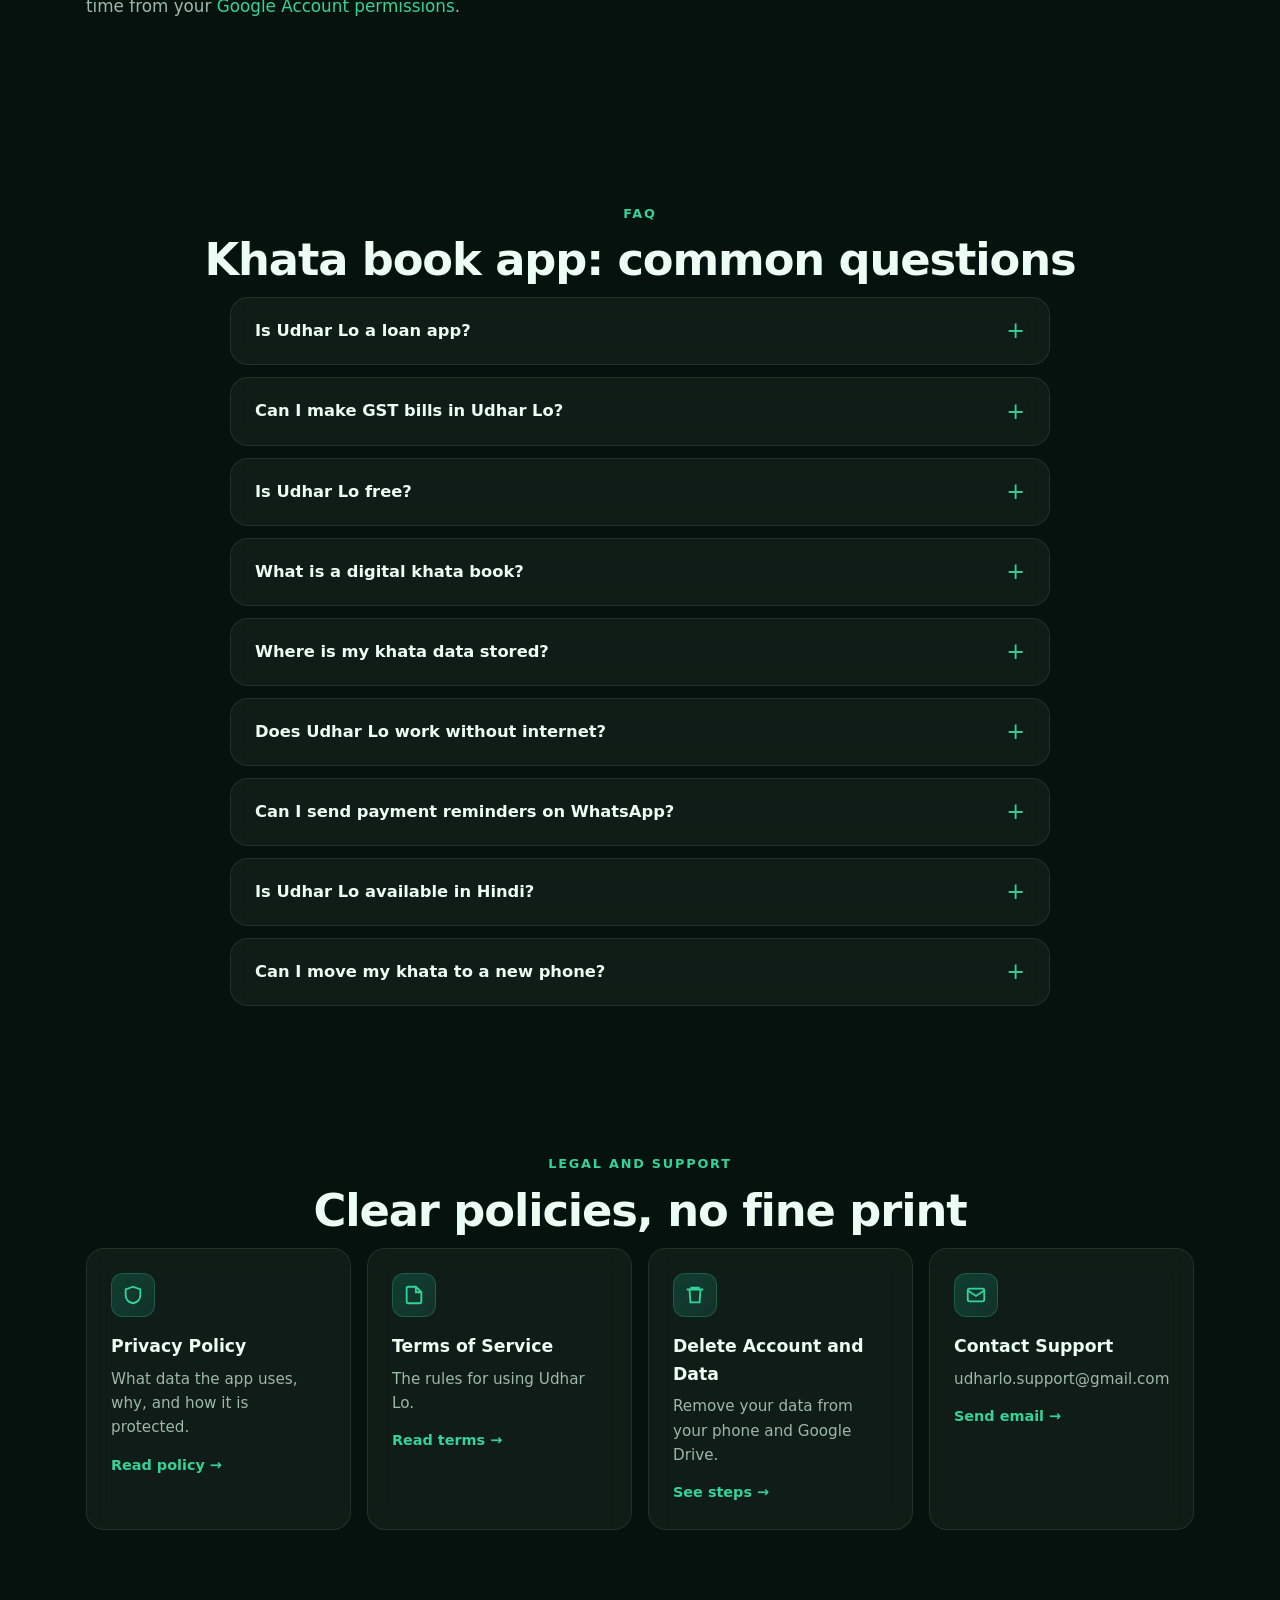
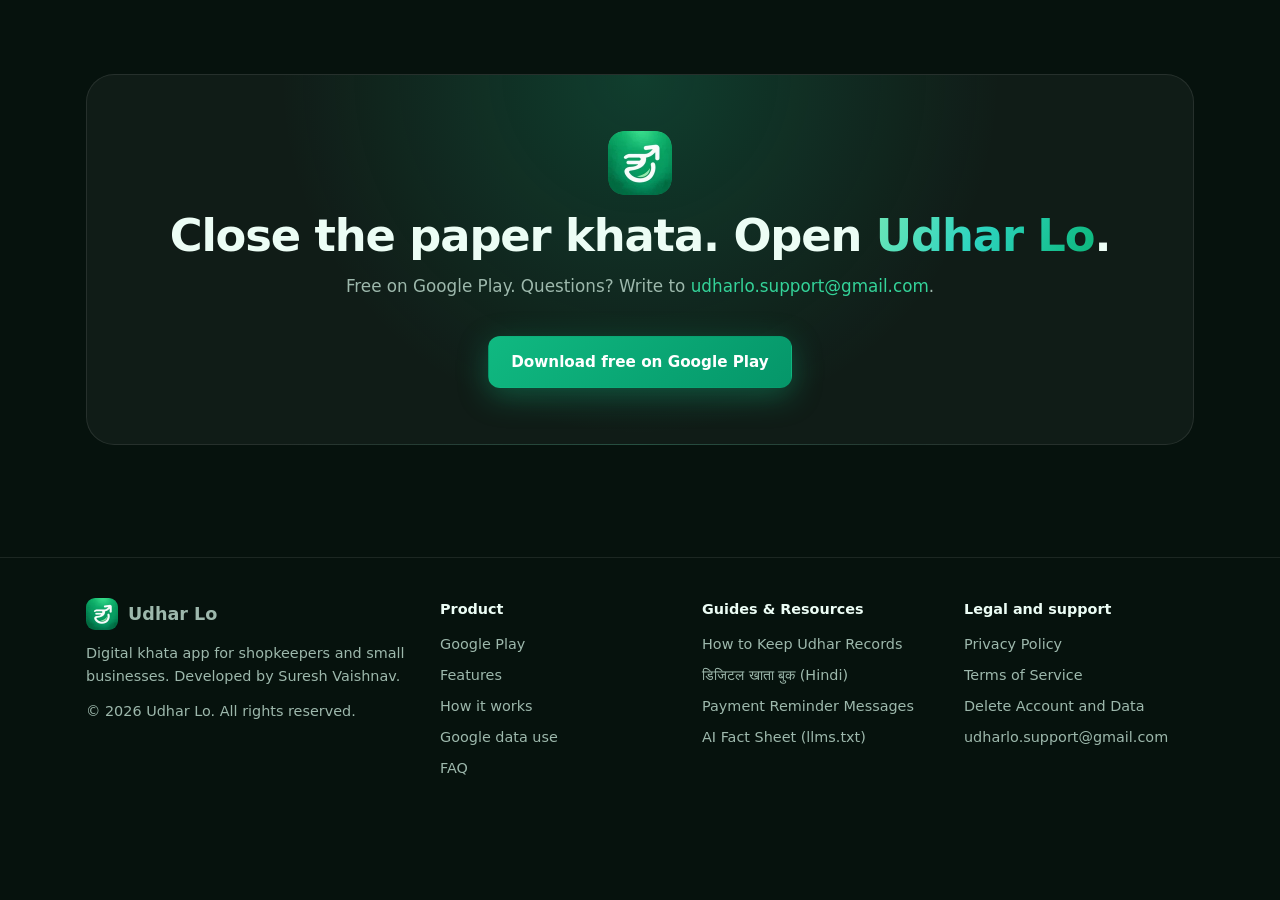
==== commit e567f5c6: "perf(cls): use system font stack instead of Google Fonts Inter Inter loaded async and swapped in aft" ====
--- a/index.html
+++ b/index.html
@@ -25,10 +25,6 @@
   <meta name="twitter:image" content="https://udharlo.github.io/img/og-image.jpg">
   <link rel="apple-touch-icon" href="img/icon.png">
   <link rel="icon" href="img/icon.png">
-  <link rel="preconnect" href="https://fonts.googleapis.com">
-  <link rel="preconnect" href="https://fonts.gstatic.com" crossorigin>
-  <link rel="stylesheet" href="https://fonts.googleapis.com/css2?family=Inter:wght@400;700;900&display=swap" media="print" onload="this.media='all'">
-  <noscript><link href="https://fonts.googleapis.com/css2?family=Inter:wght@400;700;900&display=swap" rel="stylesheet"></noscript>
   <script type="application/ld+json">
   {
     "@context": "https://schema.org",
@@ -147,7 +143,7 @@
     html { scroll-behavior: smooth; }
     body {
       margin: 0; background: var(--bg); color: var(--text);
-      font-family: 'Inter', -apple-system, BlinkMacSystemFont, 'Segoe UI', Roboto, sans-serif;
+      font-family: system-ui, -apple-system, BlinkMacSystemFont, 'Segoe UI', Roboto, sans-serif;
       line-height: 1.6; -webkit-font-smoothing: antialiased; overflow-x: hidden;
     }
     a { color: var(--green-2); text-decoration: none; }
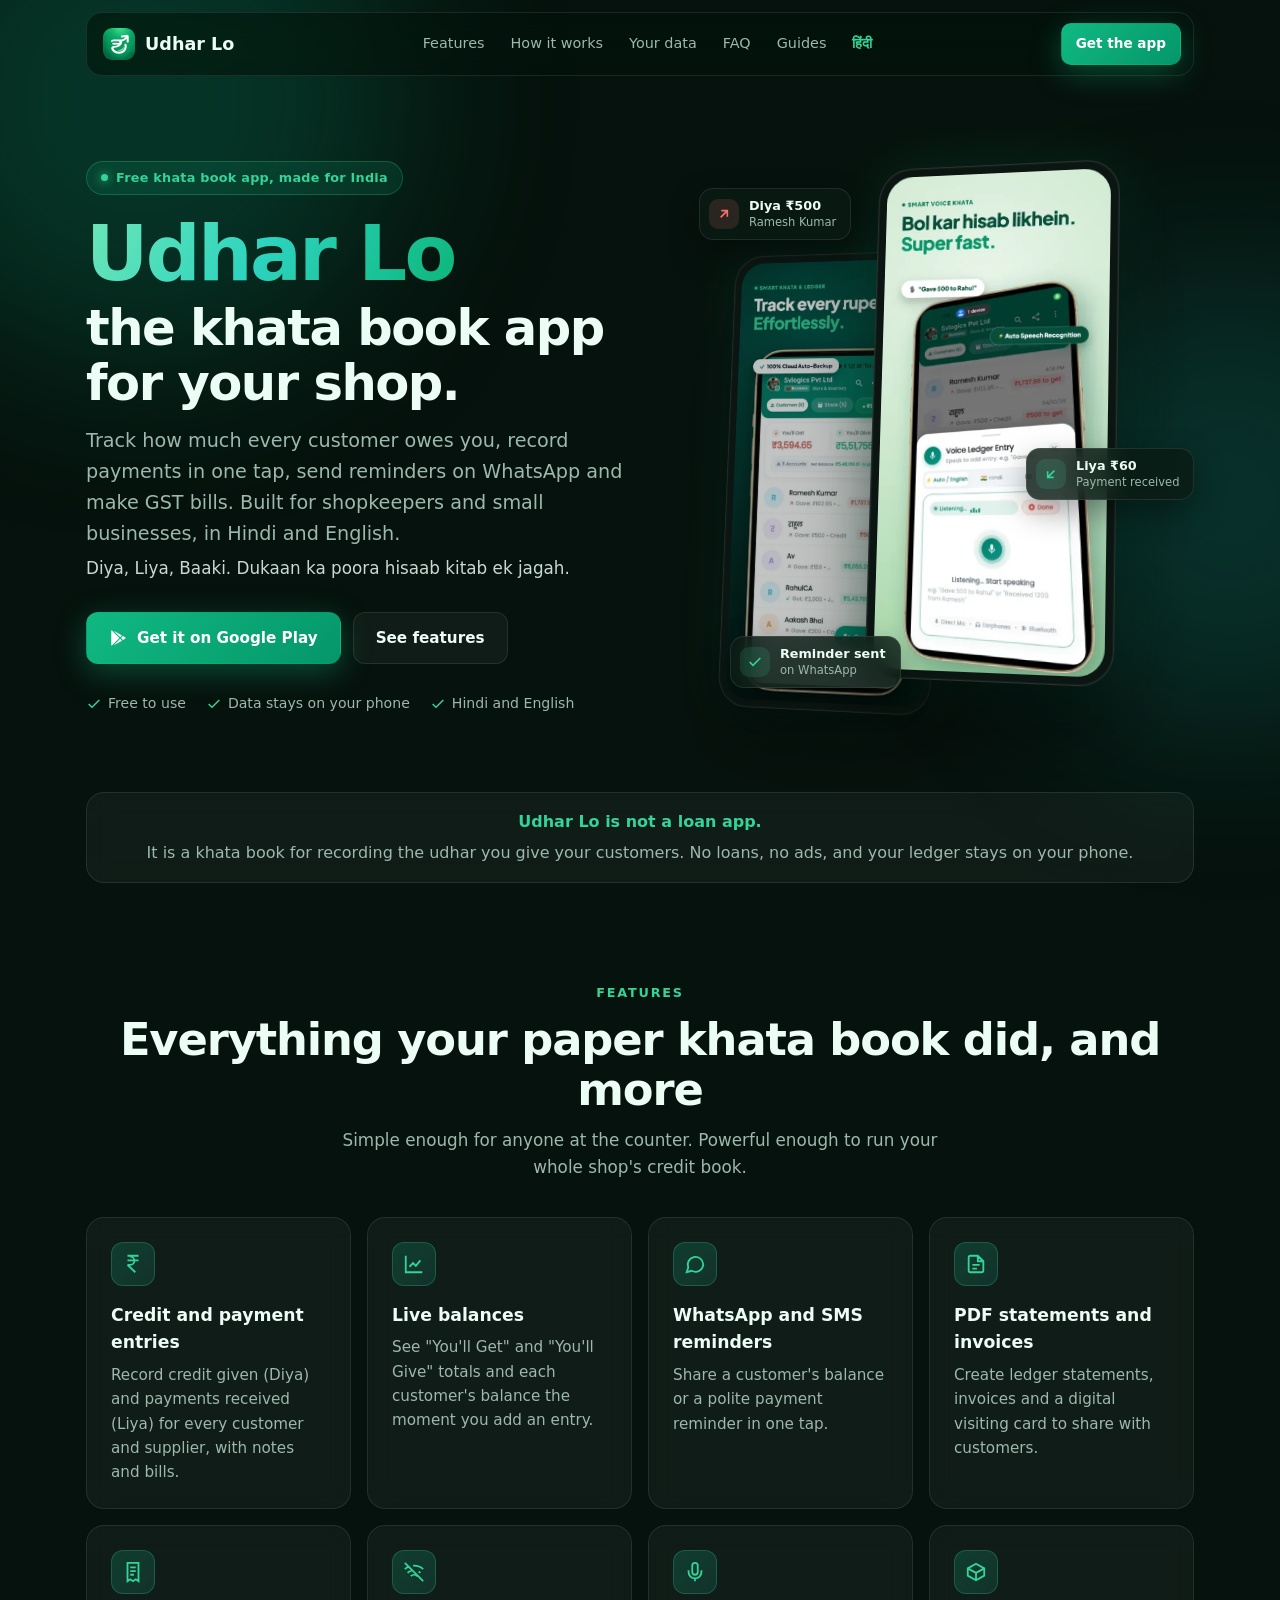
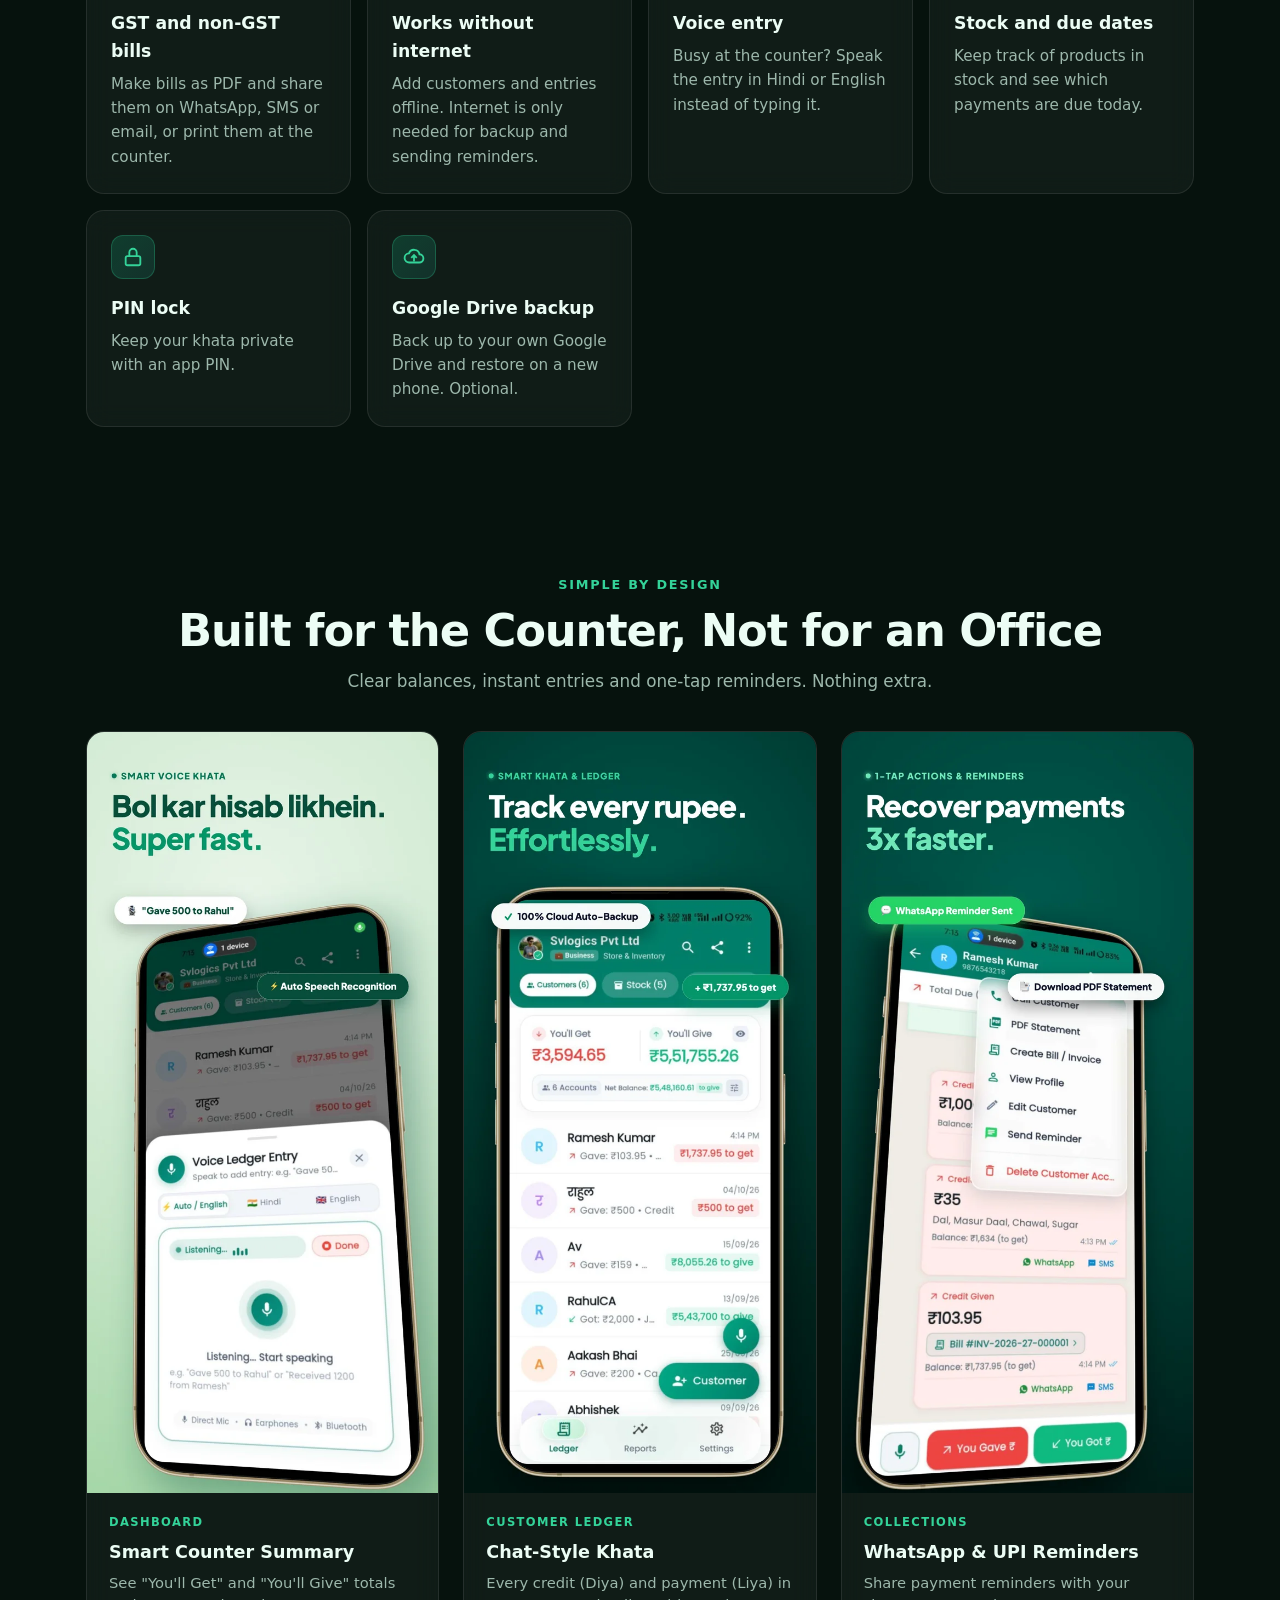
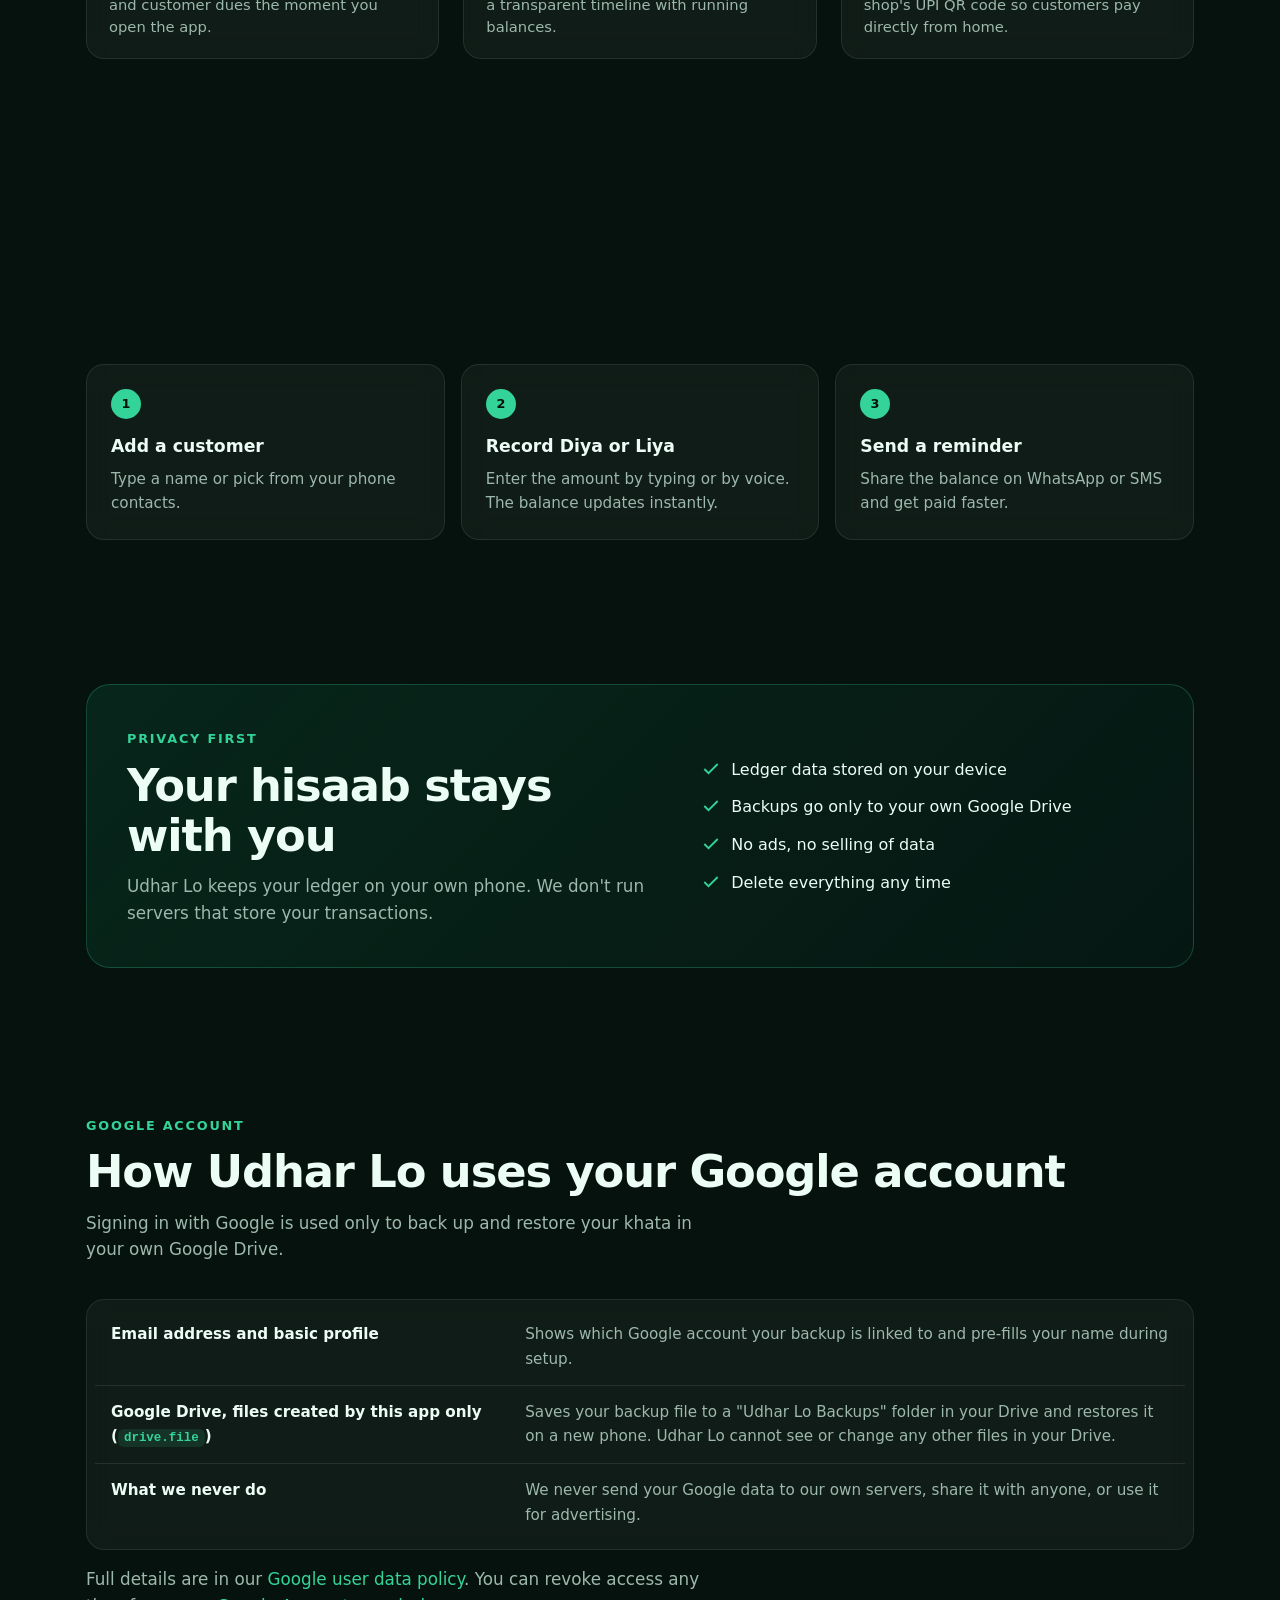
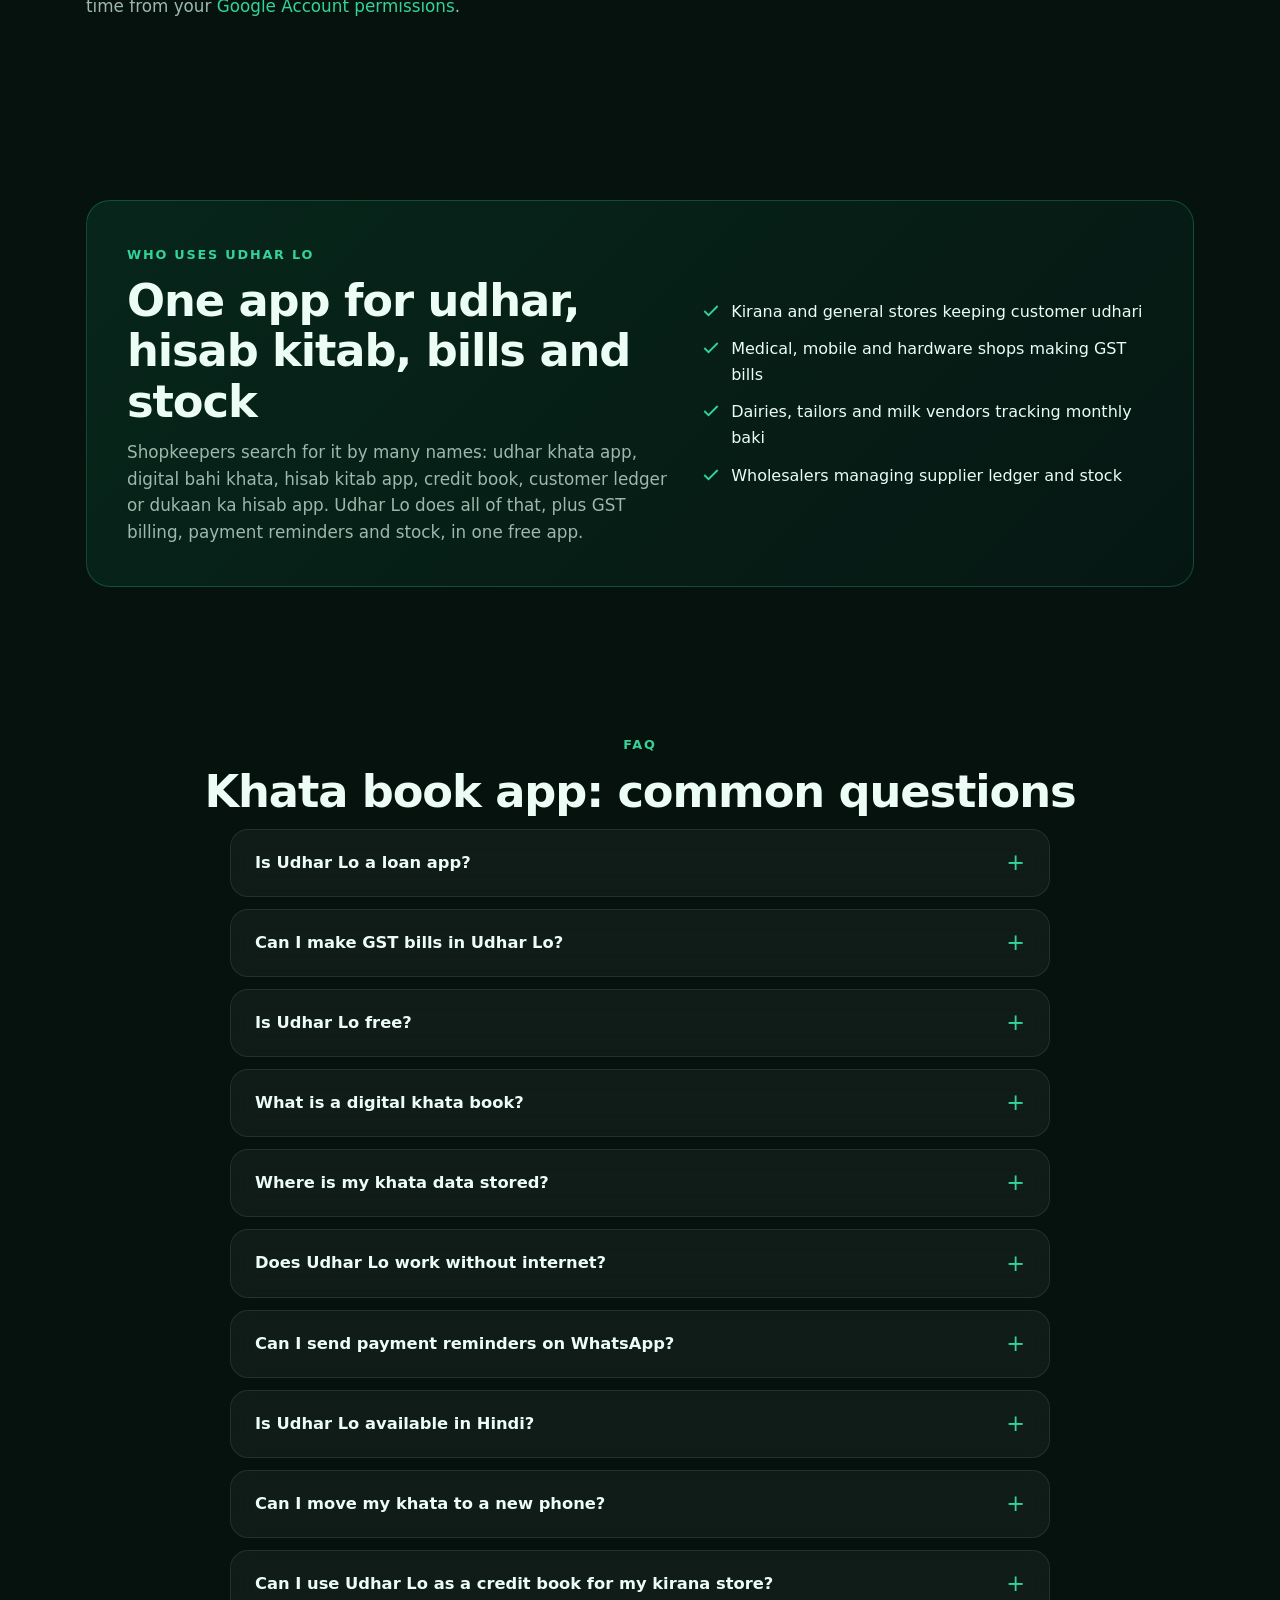
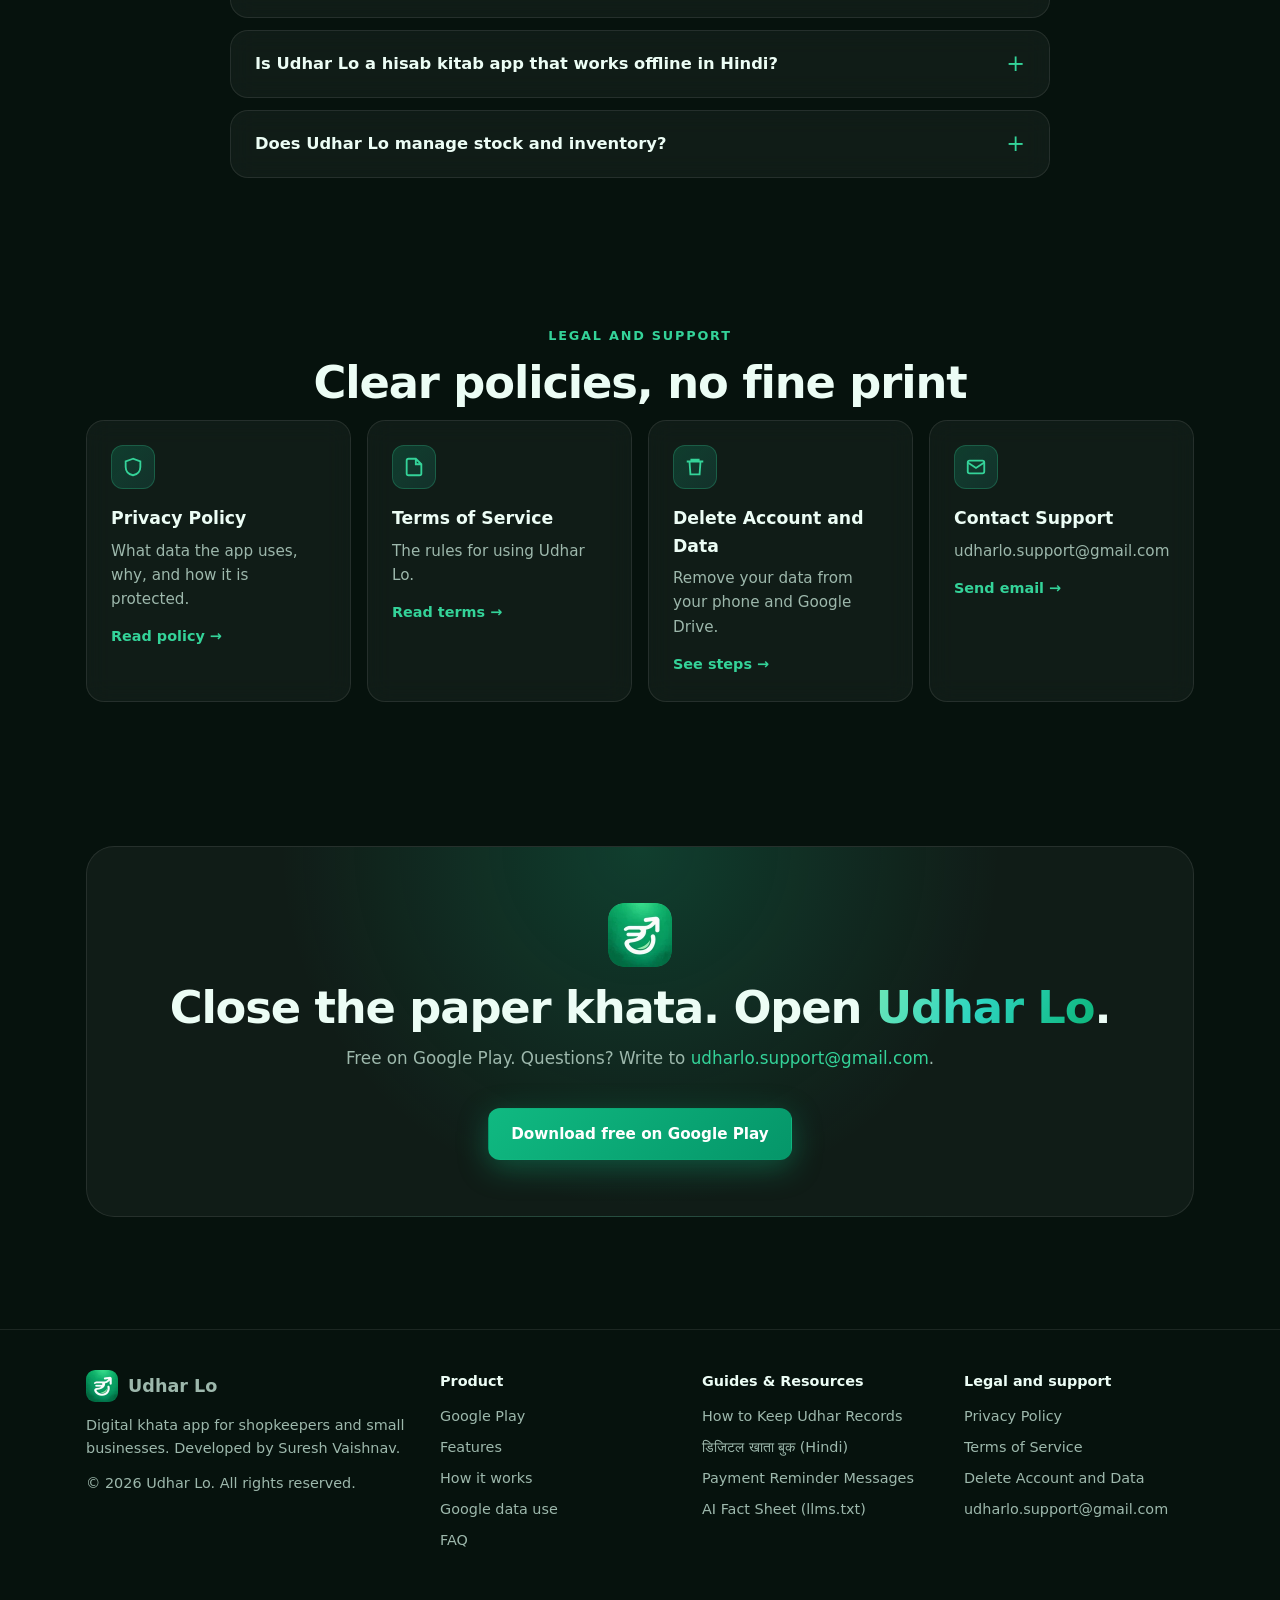
==== commit 82f87833: "seo: add use-case section, keyword FAQs, alternate names and Instagram link Co-Authored-By: Claude F" ====
--- a/index.html
+++ b/index.html
@@ -39,7 +39,9 @@
     "featureList": "Udhar and payment entries, customer and supplier ledger, due date tracking, WhatsApp and SMS payment reminders, GST and non-GST bills, PDF statements and invoices, voice entry in Hindi and English, stock tracking, works offline, PIN lock, optional Google Drive backup",
     "url": "https://udharlo.github.io/",
     "downloadUrl": "https://play.google.com/store/apps/details?id=co.udharlo",
-    "sameAs": ["https://play.google.com/store/apps/details?id=co.udharlo"],
+    "alternateName": ["Udharlo", "Udhar Lo Khata Book", "Udhar Lo Hisab Kitab App", "Udhar Lo Bahi Khata"],
+    "keywords": "udhar khata app, khata book app, digital bahi khata, hisab kitab app, dukan hisab app, credit book app, customer ledger app, udhari app, baki hisab, GST billing app, invoice maker, payment reminder app, stock app for shop, kirana store app, offline ledger app, Hindi khata app, free khata app",
+    "sameAs": ["https://play.google.com/store/apps/details?id=co.udharlo", "https://www.instagram.com/udharlo.app/"],
     "author": { "@type": "Person", "name": "Suresh Vaishnav" },
     "offers": { "@type": "Offer", "price": "0", "priceCurrency": "INR" }
   }
@@ -119,6 +121,30 @@
       "acceptedAnswer": {
         "@type": "Answer",
         "text": "Yes. Back up to your Google Drive, then sign in with the same Google account on the new phone and restore."
+      }
+    },
+    {
+      "@type": "Question",
+      "name": "Can I use Udhar Lo as a credit book for my kirana store?",
+      "acceptedAnswer": {
+        "@type": "Answer",
+        "text": "Yes. Udhar Lo is built for kirana stores, general stores, medical shops, mobile shops, hardware shops, dairies, tailors and wholesalers. It works as a customer credit book, supplier ledger and billing app in one."
+      }
+    },
+    {
+      "@type": "Question",
+      "name": "Is Udhar Lo a hisab kitab app that works offline in Hindi?",
+      "acceptedAnswer": {
+        "@type": "Answer",
+        "text": "Yes. You can keep your dukaan ka hisab kitab in Hindi or English without internet. Entries, balances and bills all work offline."
+      }
+    },
+    {
+      "@type": "Question",
+      "name": "Does Udhar Lo manage stock and inventory?",
+      "acceptedAnswer": {
+        "@type": "Answer",
+        "text": "Yes. You can track products in stock, see which customer payments are due today, and make GST or non-GST bills from the same app."
       }
     }
   ]
@@ -664,6 +690,23 @@
         <p class="sub reveal" style="margin-top:16px">Full details are in our <a href="privacy-policy.html#google-user-data">Google user data policy</a>. You can revoke access any time from your <a href="https://myaccount.google.com/permissions">Google Account permissions</a>.</p>
       </section>
 
+      <!-- Use cases -->
+      <section id="use-cases" aria-labelledby="usecases-title">
+        <div class="band reveal">
+          <div>
+            <span class="kicker">Who uses Udhar Lo</span>
+            <h2 class="h2" id="usecases-title">One app for udhar, hisab kitab, bills and stock</h2>
+            <p class="sub" style="margin-bottom:0">Shopkeepers search for it by many names: udhar khata app, digital bahi khata, hisab kitab app, credit book, customer ledger or dukaan ka hisab app. Udhar Lo does all of that, plus GST billing, payment reminders and stock, in one free app.</p>
+          </div>
+          <ul class="checks">
+            <li><svg viewBox="0 0 24 24" fill="none" stroke="currentColor" stroke-width="2.2" aria-hidden="true"><path d="M20 6 9 17l-5-5"/></svg>Kirana and general stores keeping customer udhari</li>
+            <li><svg viewBox="0 0 24 24" fill="none" stroke="currentColor" stroke-width="2.2" aria-hidden="true"><path d="M20 6 9 17l-5-5"/></svg>Medical, mobile and hardware shops making GST bills</li>
+            <li><svg viewBox="0 0 24 24" fill="none" stroke="currentColor" stroke-width="2.2" aria-hidden="true"><path d="M20 6 9 17l-5-5"/></svg>Dairies, tailors and milk vendors tracking monthly baki</li>
+            <li><svg viewBox="0 0 24 24" fill="none" stroke="currentColor" stroke-width="2.2" aria-hidden="true"><path d="M20 6 9 17l-5-5"/></svg>Wholesalers managing supplier ledger and stock</li>
+          </ul>
+        </div>
+      </section>
+
       <!-- FAQ -->
       <section id="faq" aria-labelledby="faq-title">
         <div class="center reveal">
@@ -706,6 +749,18 @@
           <details class="card faq reveal">
             <summary><h3>Can I move my khata to a new phone?</h3></summary>
             <p>Yes. Back up to your Google Drive, then sign in with the same Google account on the new phone and restore.</p>
+          </details>
+          <details class="card faq reveal">
+            <summary><h3>Can I use Udhar Lo as a credit book for my kirana store?</h3></summary>
+            <p>Yes. Udhar Lo is built for kirana stores, general stores, medical shops, mobile shops, hardware shops, dairies, tailors and wholesalers. It works as a customer credit book, supplier ledger and billing app in one.</p>
+          </details>
+          <details class="card faq reveal">
+            <summary><h3>Is Udhar Lo a hisab kitab app that works offline in Hindi?</h3></summary>
+            <p>Yes. You can keep your dukaan ka hisab kitab in Hindi or English without internet. Entries, balances and bills all work offline.</p>
+          </details>
+          <details class="card faq reveal">
+            <summary><h3>Does Udhar Lo manage stock and inventory?</h3></summary>
+            <p>Yes. You can track products in stock, see which customer payments are due today, and make GST or non-GST bills from the same app.</p>
           </details>
         </div>
       </section>
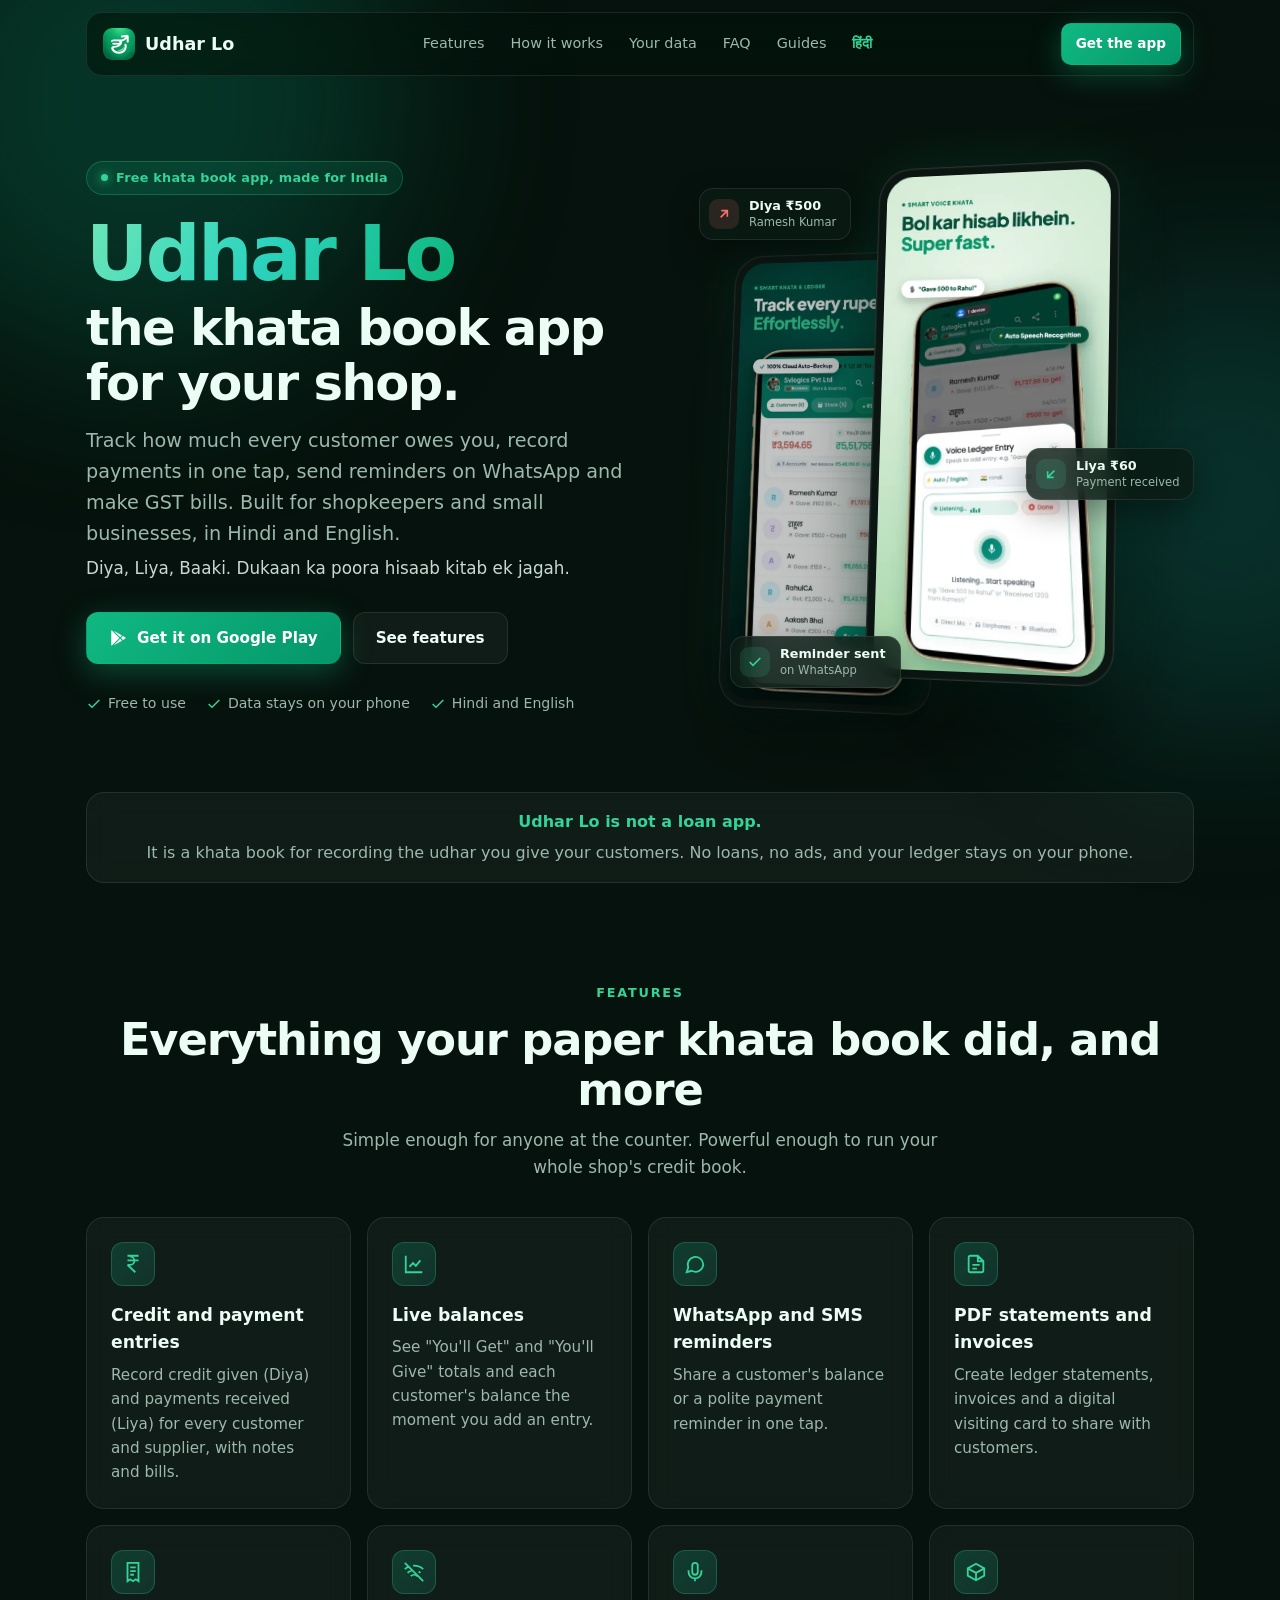
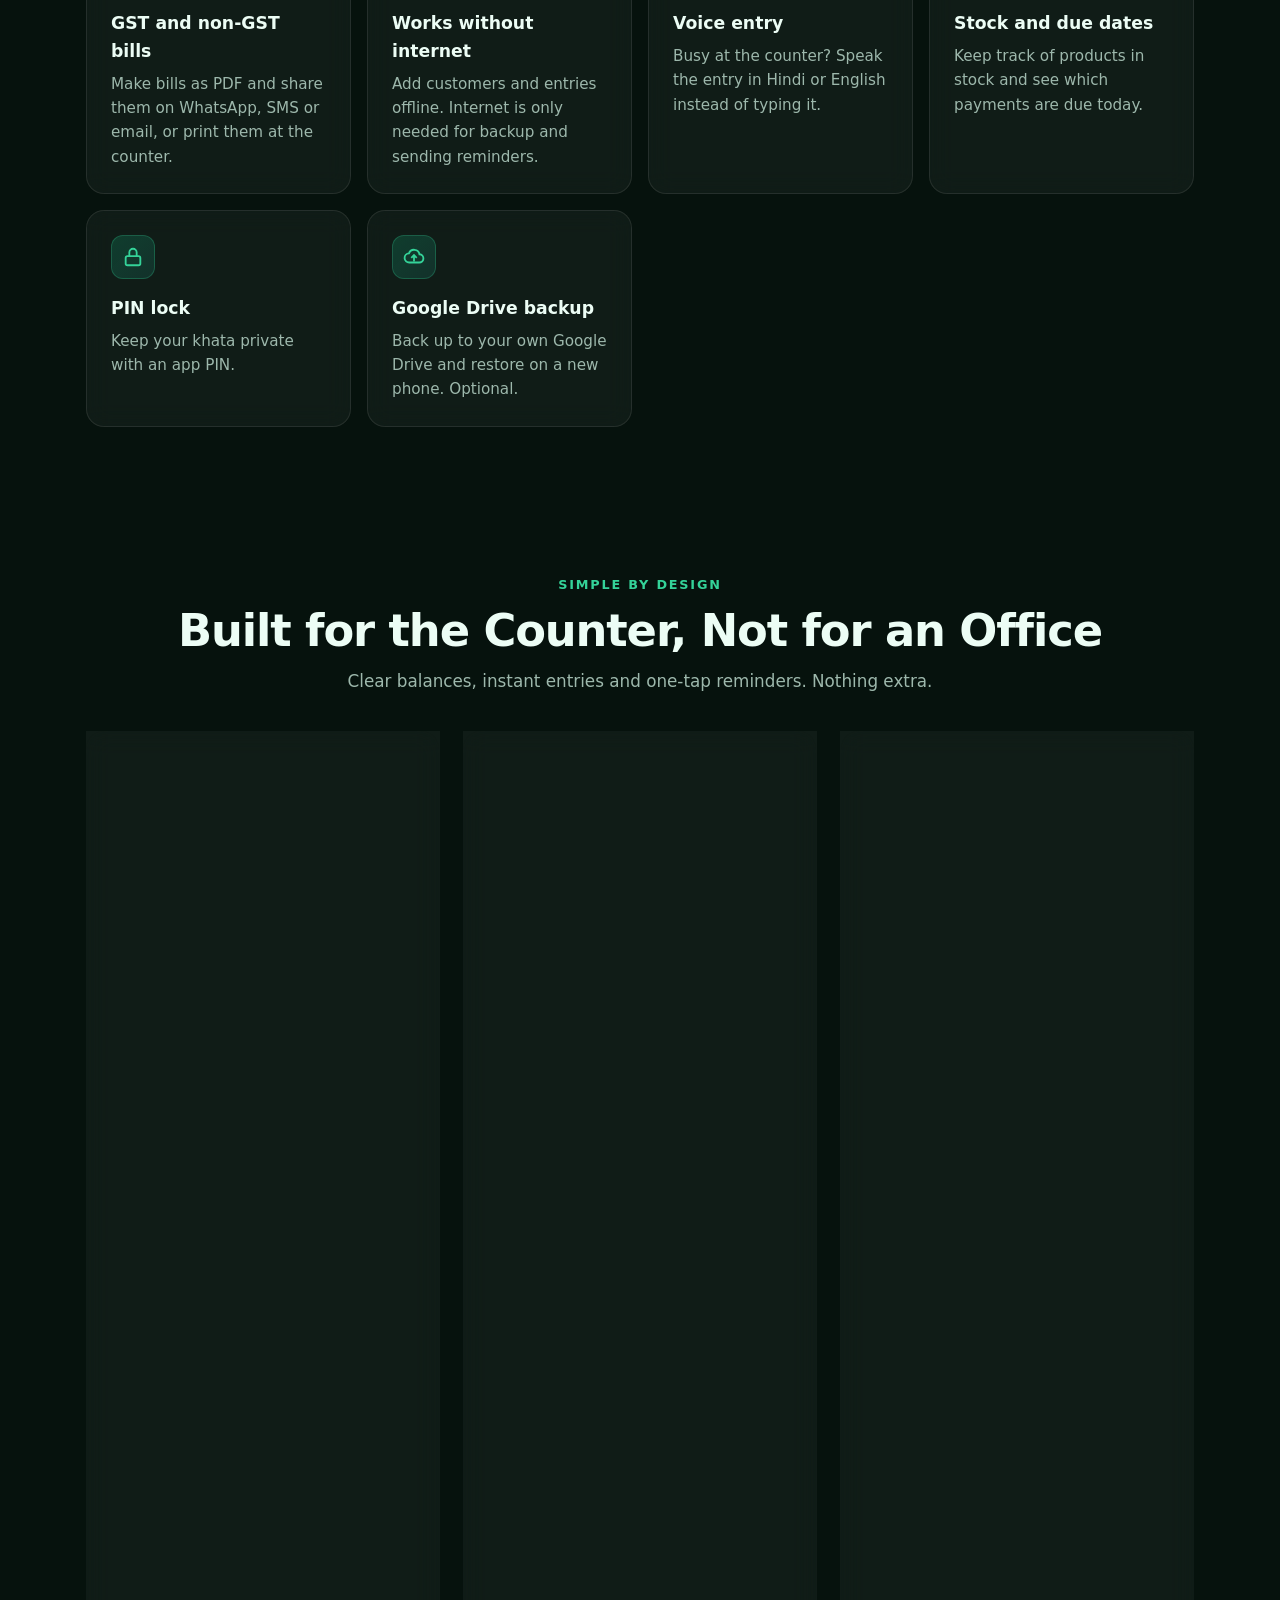
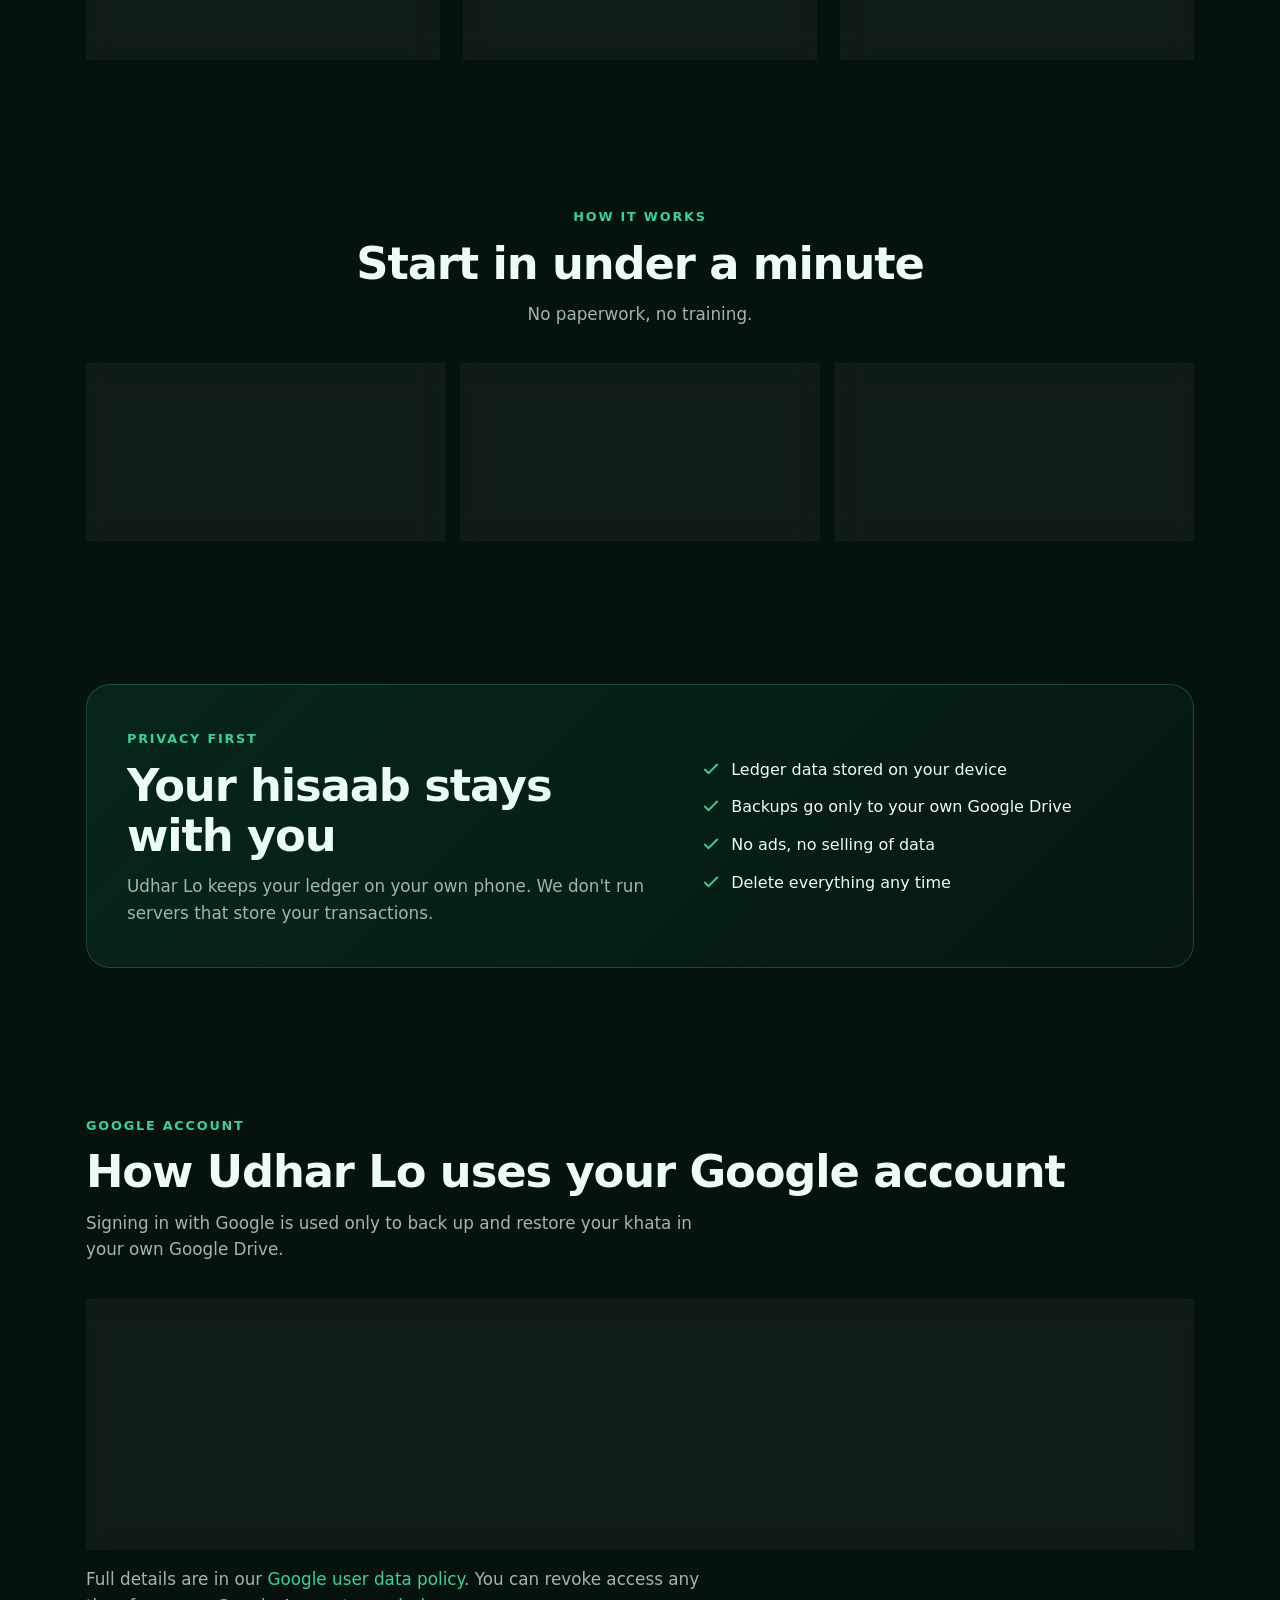
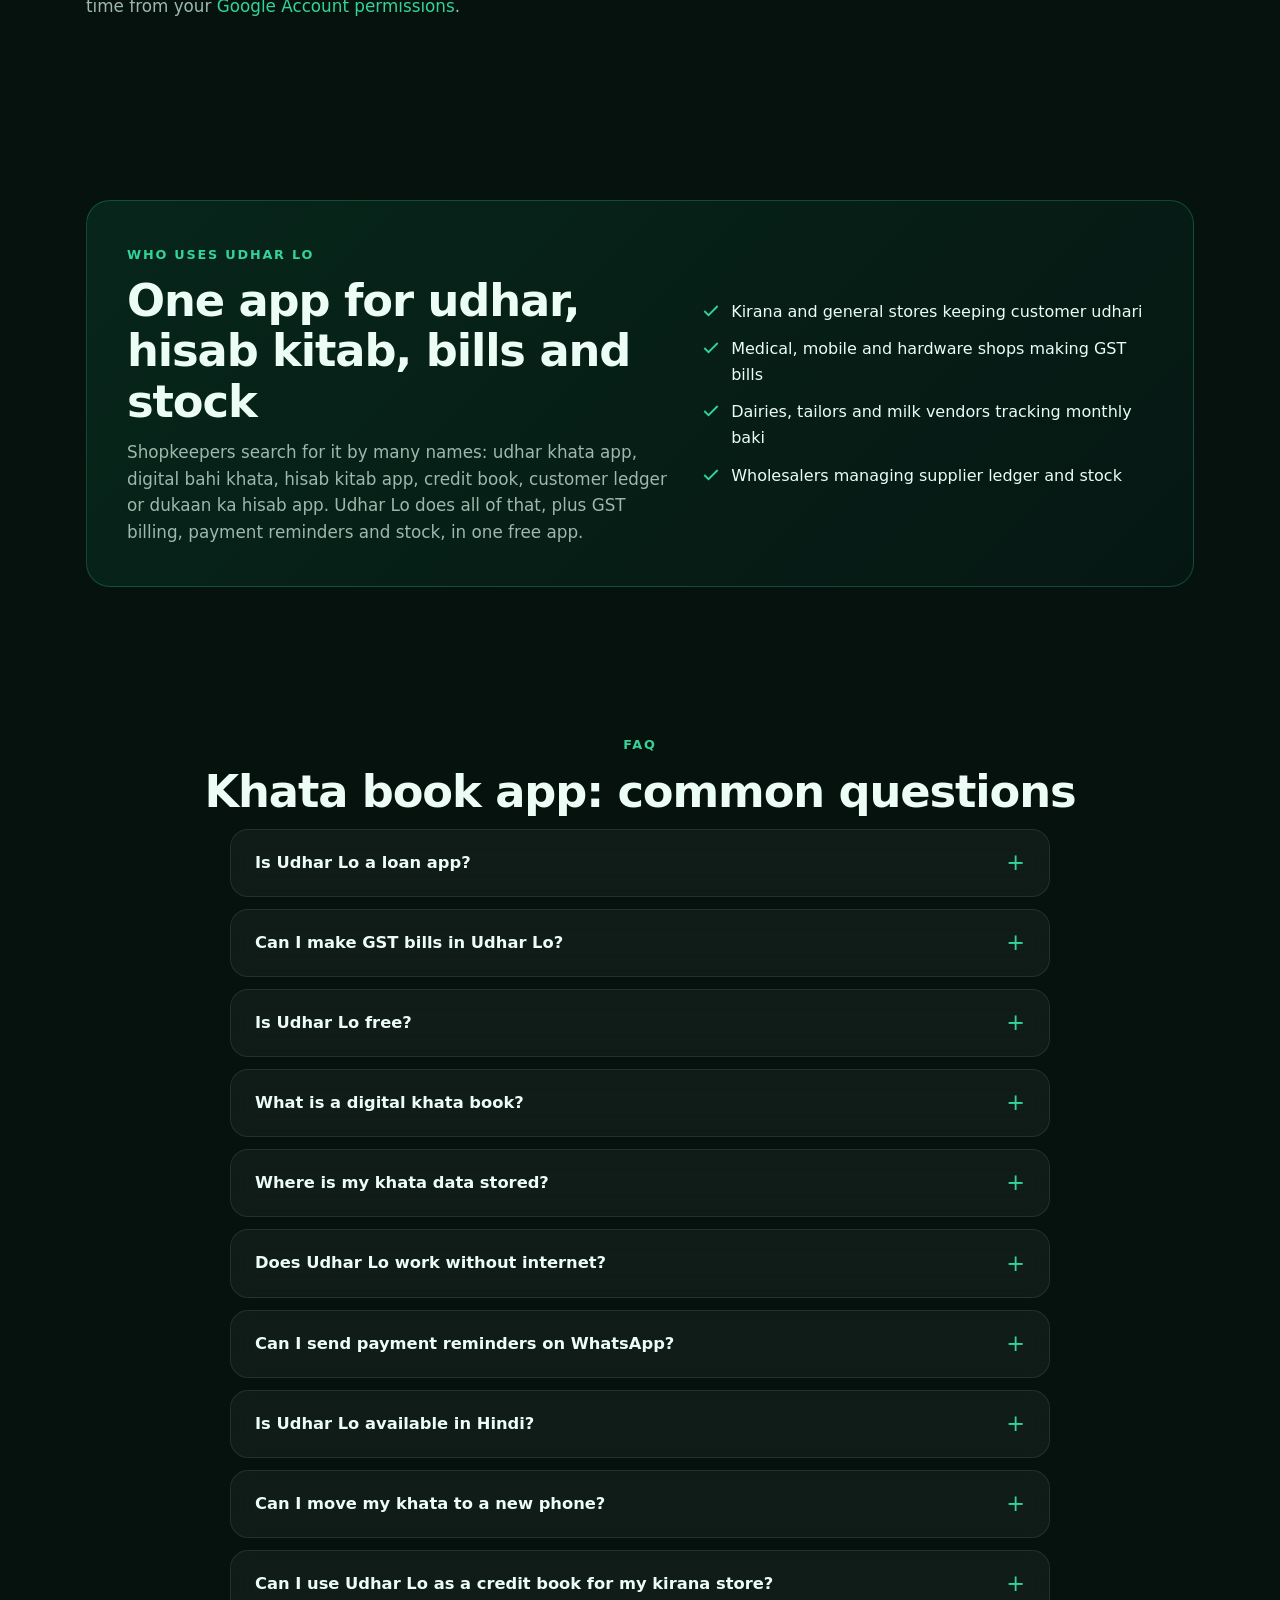
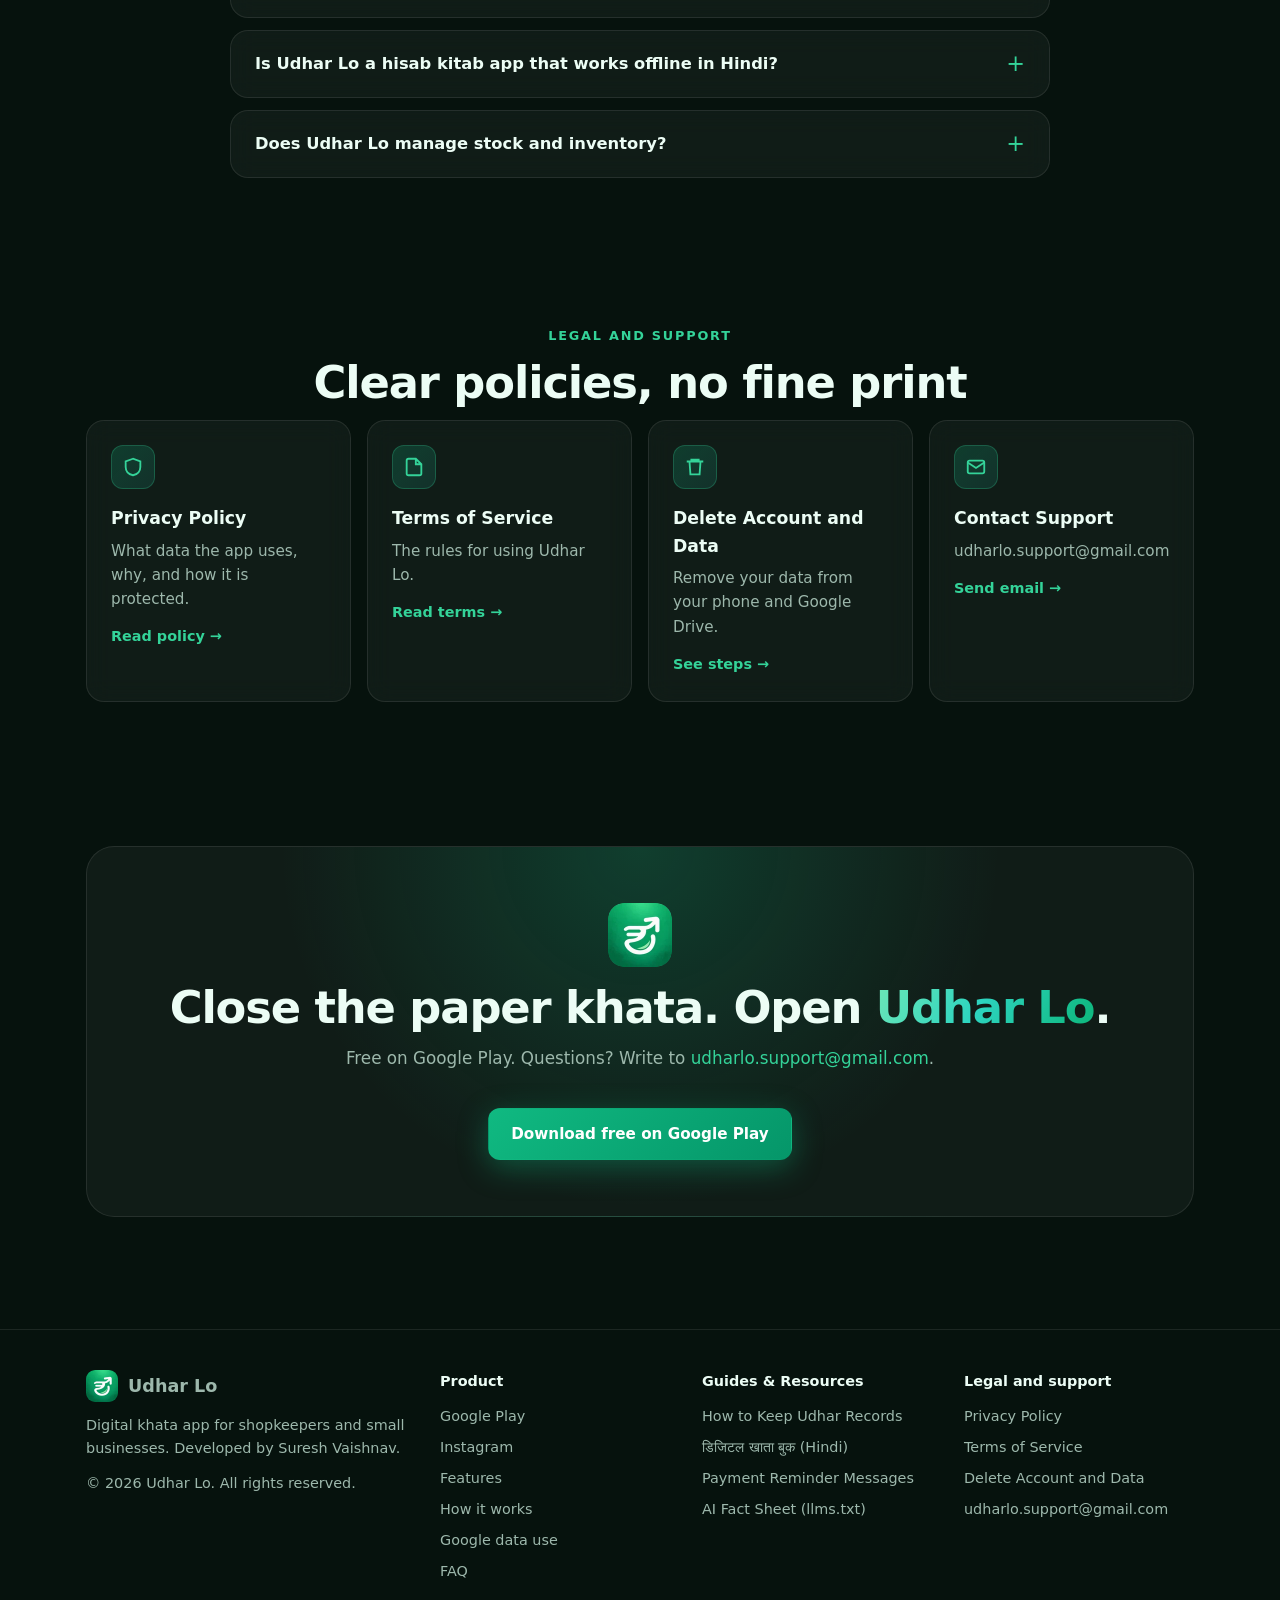
==== commit b170f159: "feat: link Instagram profile in footer Co-Authored-By: Claude Fable 5.1 <noreply@anthropic.com>" ====
--- a/index.html
+++ b/index.html
@@ -816,6 +816,7 @@
         <h3>Product</h3>
         <ul>
           <li><a href="https://play.google.com/store/apps/details?id=co.udharlo">Google Play</a></li>
+          <li><a href="https://www.instagram.com/udharlo.app/" rel="me">Instagram</a></li>
           <li><a href="#features">Features</a></li>
           <li><a href="#how">How it works</a></li>
           <li><a href="#google-data">Google data use</a></li>
